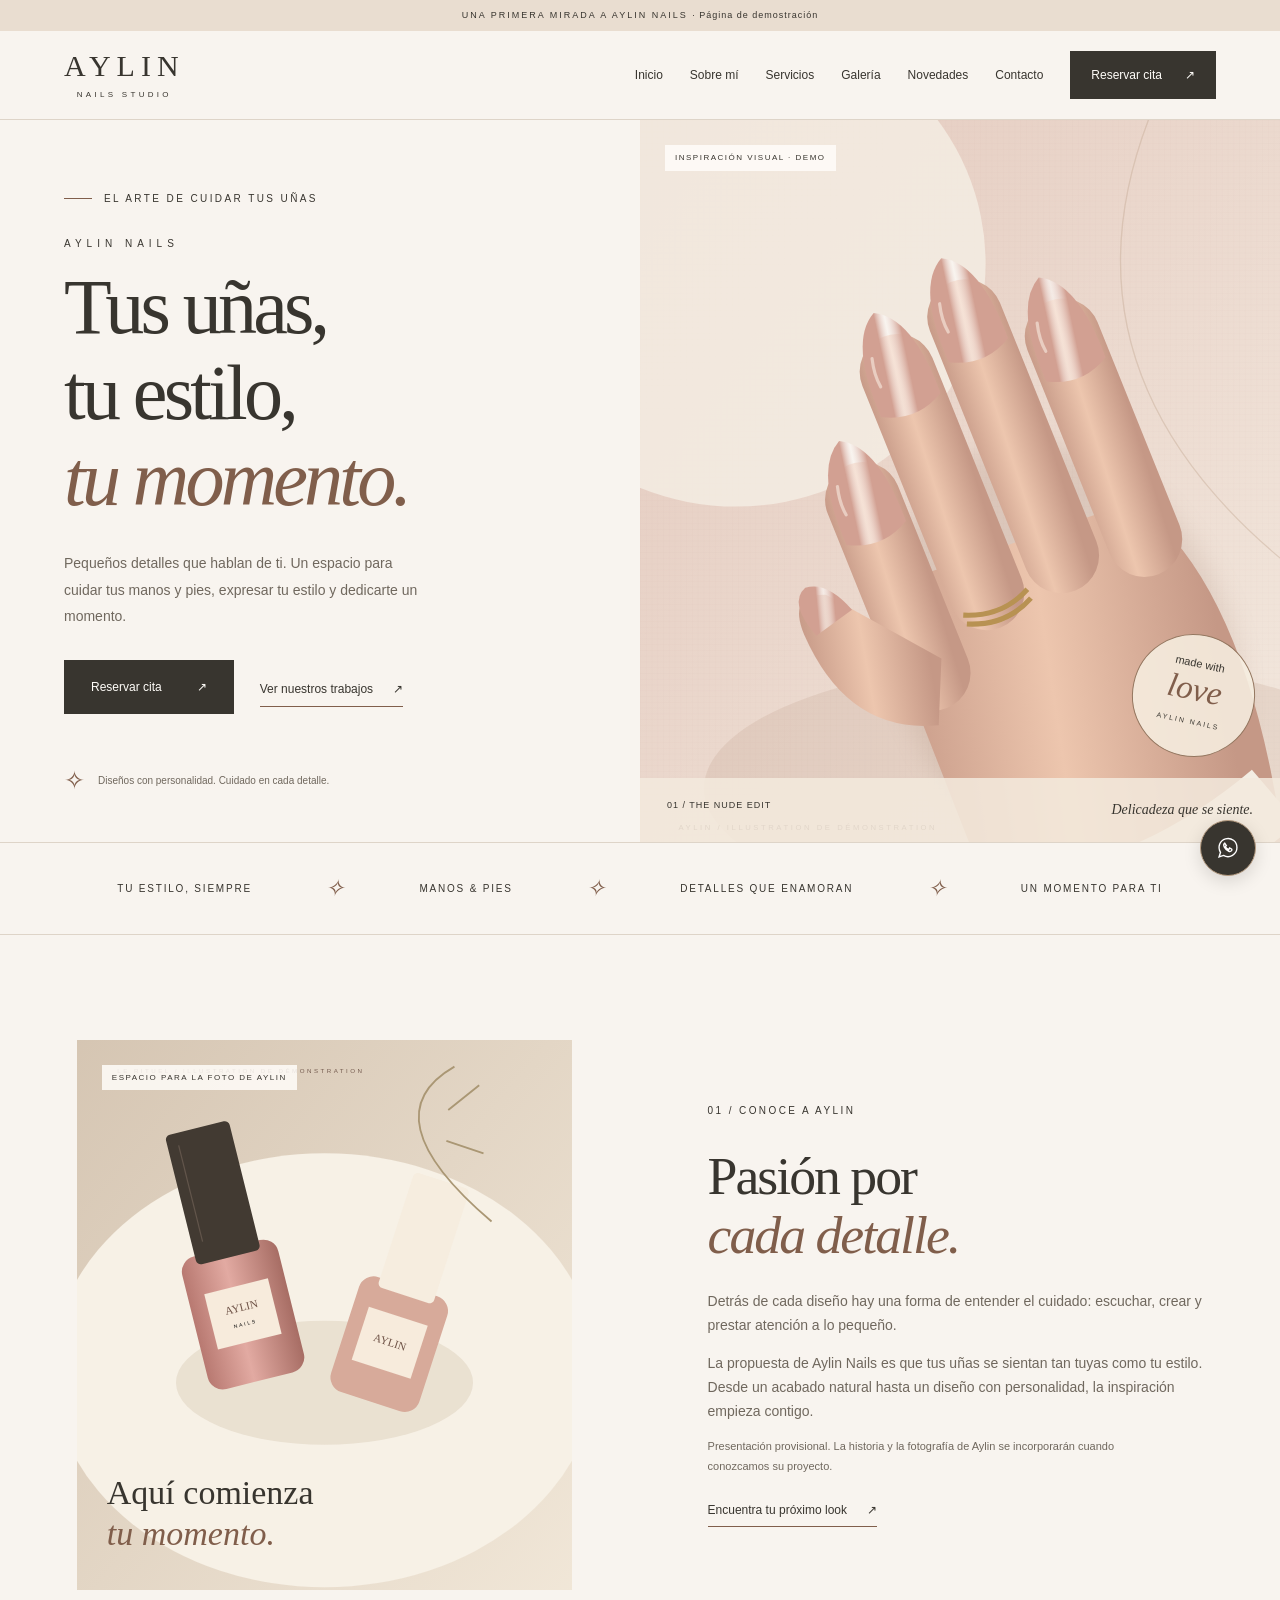
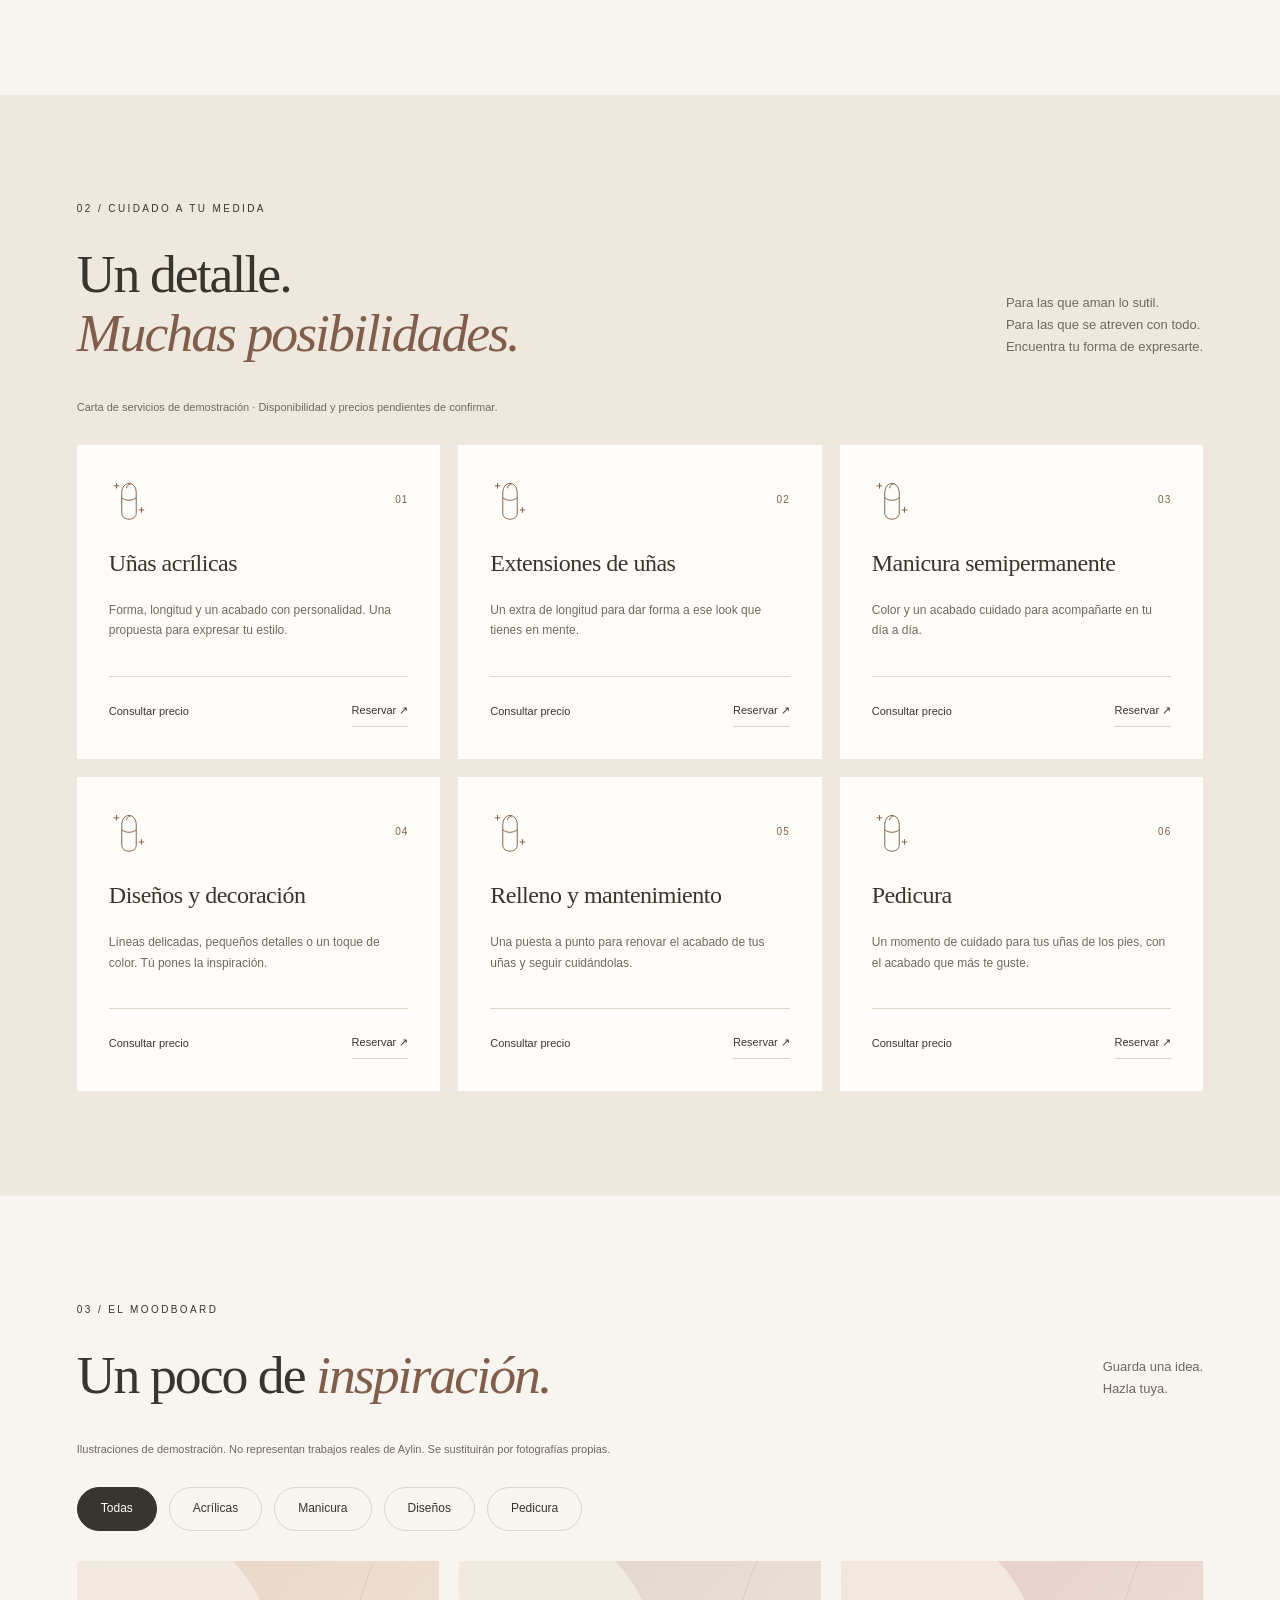
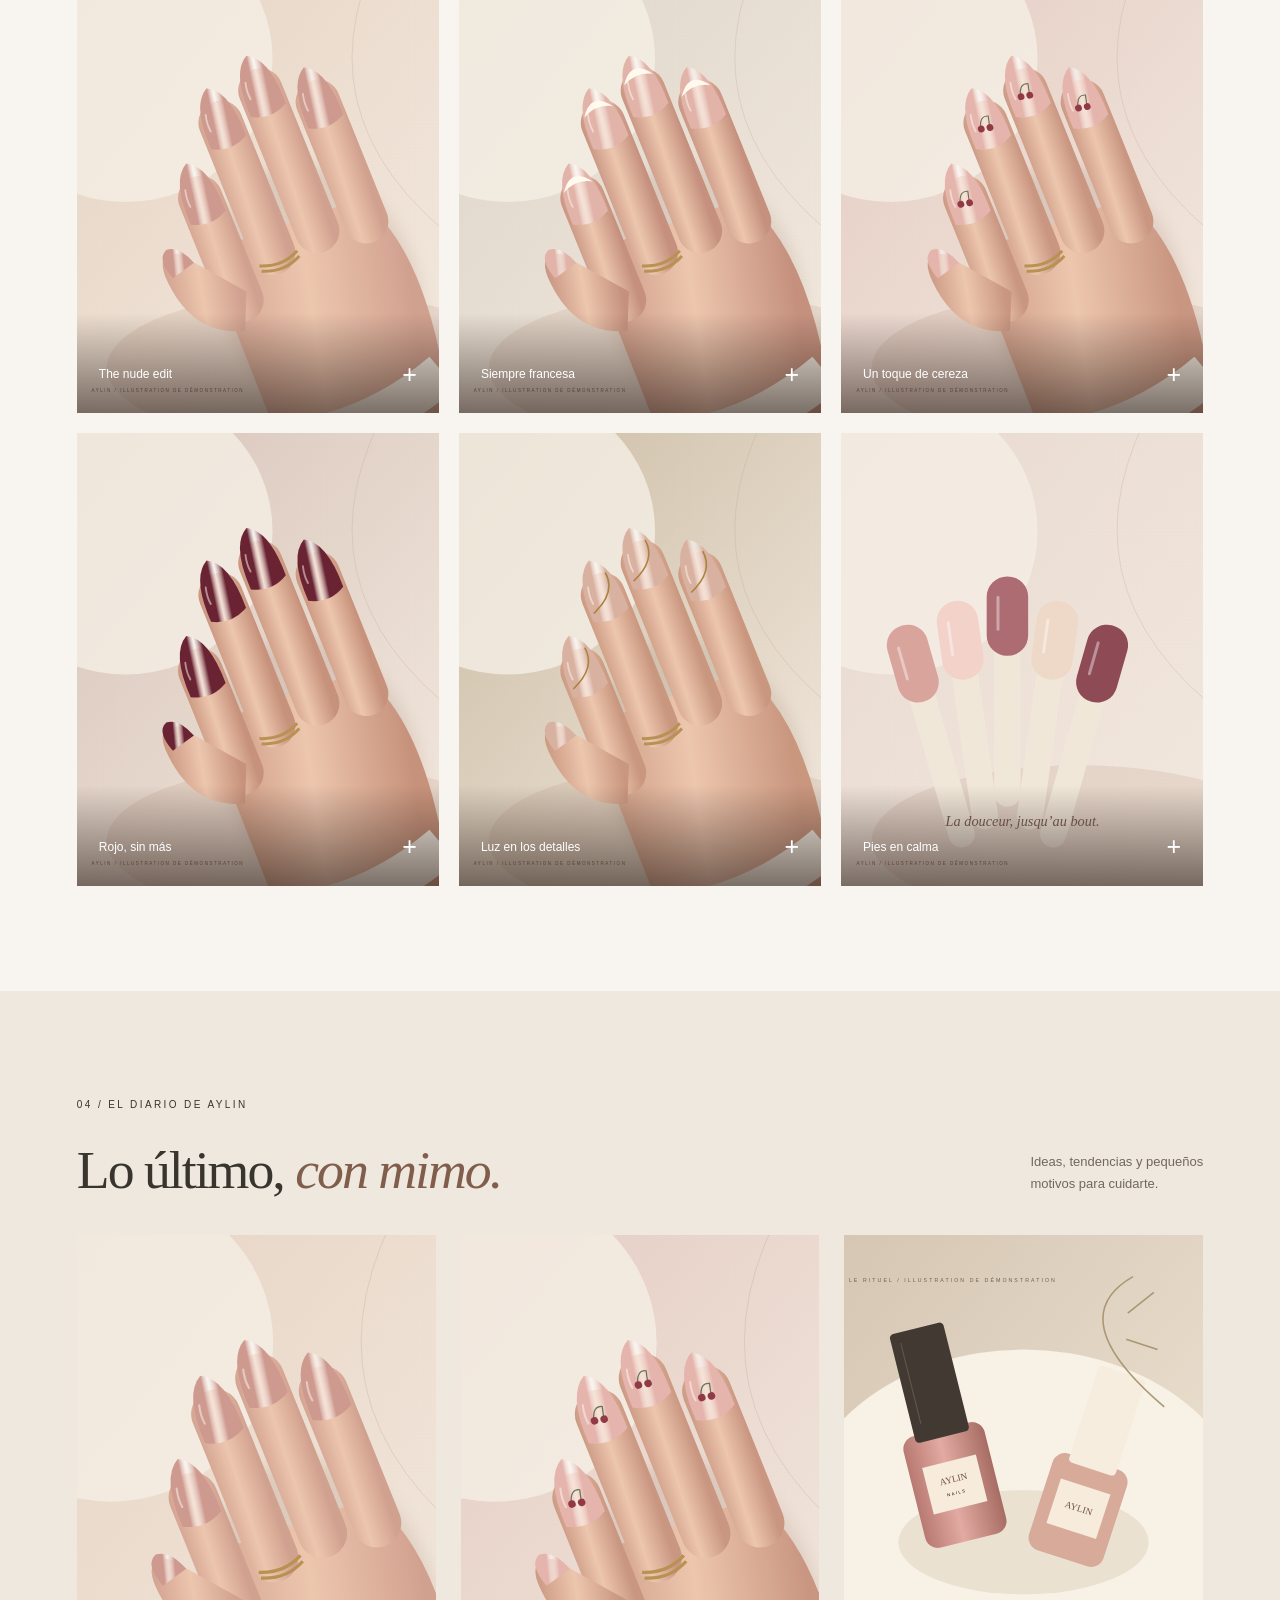
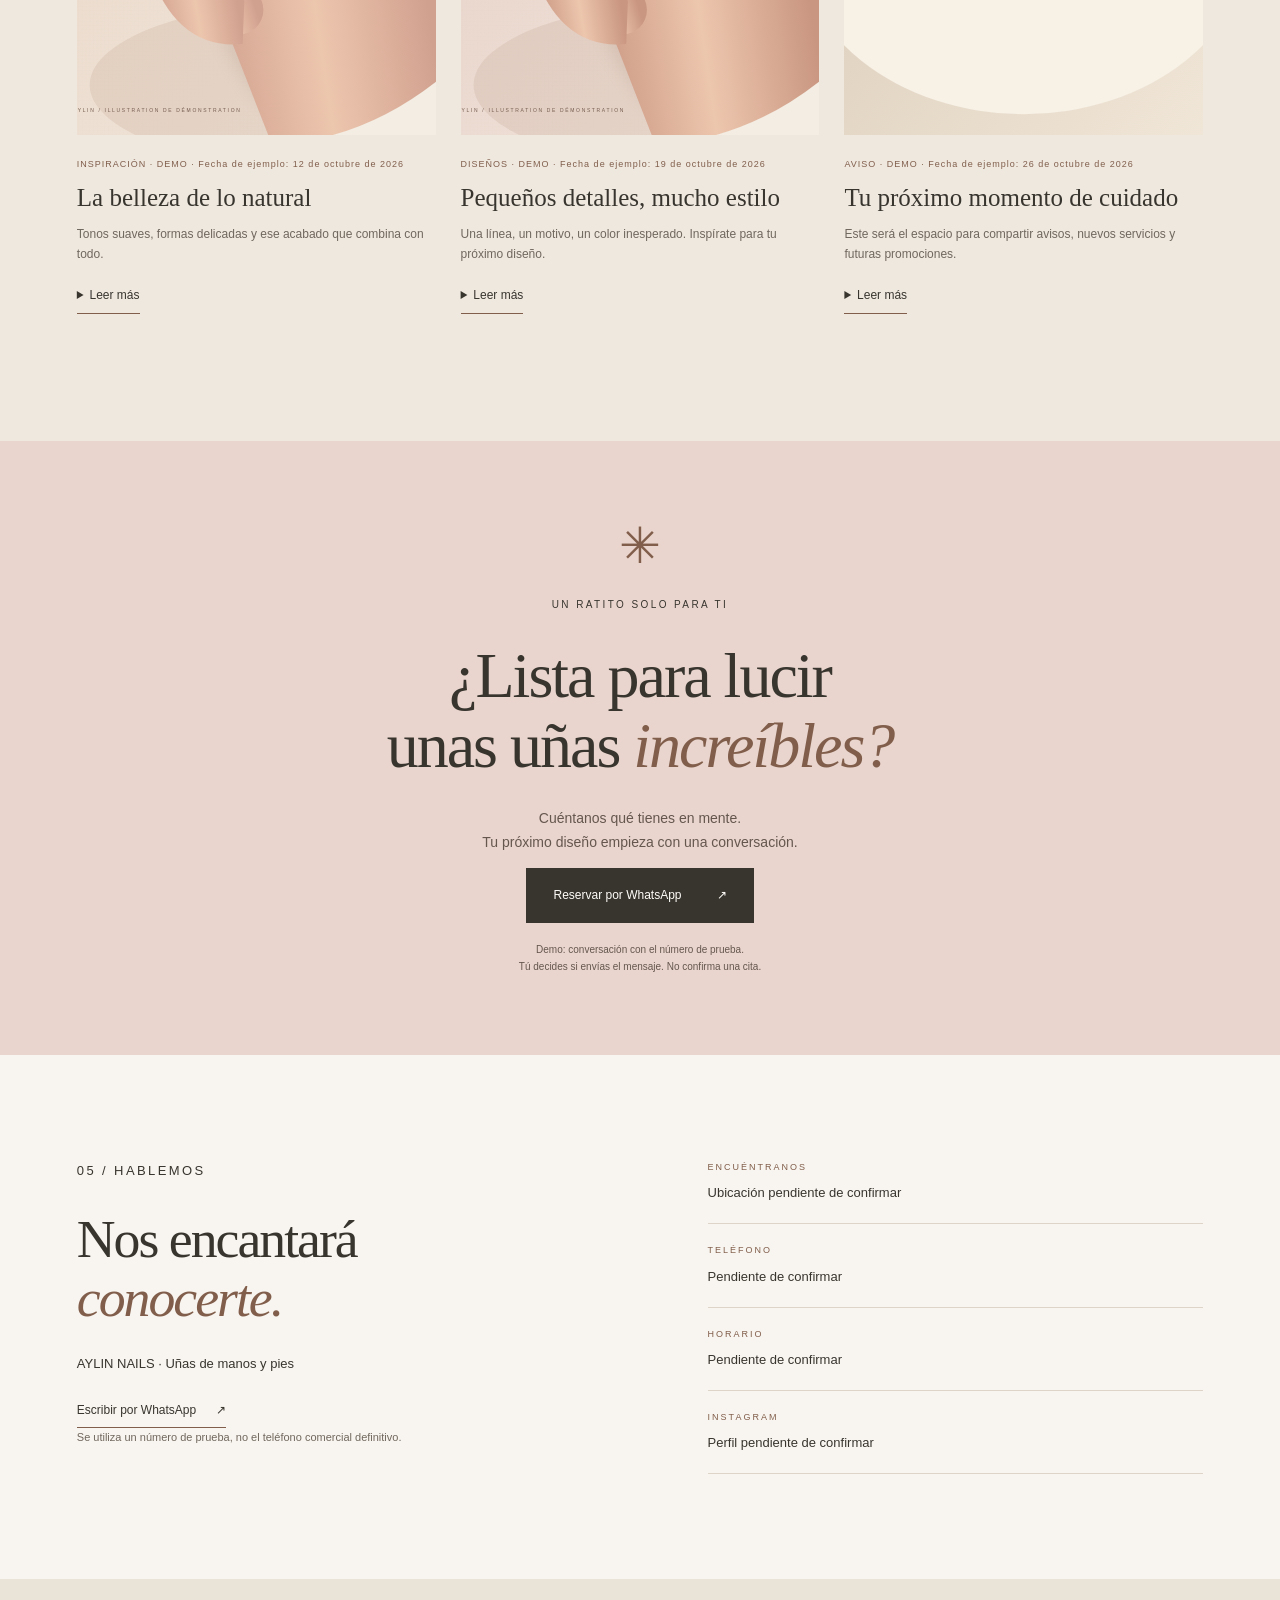
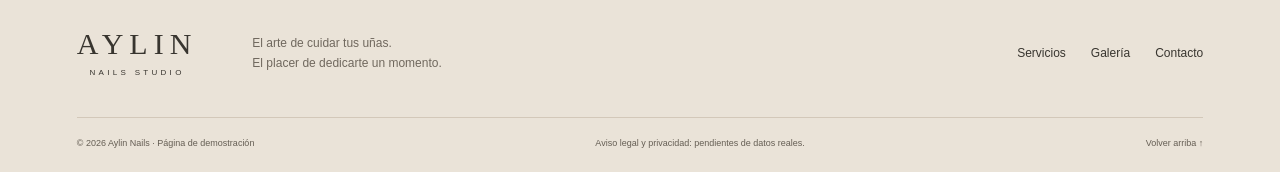
==== index.html @ af868962 "Añadir demo completa de Aylin Nails" ====
<!doctype html>
<html lang="es">
<head>
  <meta charset="UTF-8">
  <meta name="viewport" content="width=device-width, initial-scale=1">
  <meta name="description" content="Demo de Aylin Nails: un espacio dedicado al cuidado y diseño de uñas de manos y pies. Descubre servicios e inspiración para tu próxima manicura.">
  <meta name="robots" content="noindex, nofollow">
  <meta name="theme-color" content="#f8f4ef">
  <title>Aylin Nails · Tu momento empieza aquí</title>
  <link rel="icon" type="image/svg+xml" href="img/favicon.svg">
  <link rel="stylesheet" href="css/estilos.css">
  <script src="js/script.js" defer></script>
</head>
<body>
<a class="skip" href="#contenido">Saltar al contenido</a>
<div class="demo-bar">UNA PRIMERA MIRADA A AYLIN NAILS <span>· Página de demostración</span></div>
<header class="header">
  <a class="brand" href="#inicio" aria-label="Aylin Nails, inicio">AYLIN<span>NAILS STUDIO</span></a>
  <button class="menu-toggle" type="button" aria-expanded="false" aria-controls="navegacion" aria-label="Abrir menú"><span></span><span></span></button>
  <nav id="navegacion" aria-label="Navegación principal">
    <a href="#inicio">Inicio</a><a href="#sobre-mi">Sobre mí</a><a href="#servicios">Servicios</a><a href="#galeria">Galería</a><a href="#novedades">Novedades</a><a href="#contacto">Contacto</a>
    <a class="button button-small" href="#reservas" data-reserva>Reservar cita <span aria-hidden="true">↗</span></a>
  </nav>
</header>
<main id="contenido">
<section class="hero" id="inicio">
  <div class="hero-copy">
    <p class="eyebrow"><span class="line"></span> EL ARTE DE CUIDAR TUS UÑAS</p>
    <p class="hero-name">AYLIN NAILS</p>
    <h1>Tus uñas,<br>tu estilo,<br><em>tu momento.</em></h1>
    <p class="intro">Pequeños detalles que hablan de ti. Un espacio para cuidar tus manos y pies, expresar tu estilo y dedicarte un momento.</p>
    <div class="hero-actions"><a class="button" href="#reservas" data-reserva>Reservar cita <span aria-hidden="true">↗</span></a><a class="text-link" href="#galeria">Ver nuestros trabajos <span aria-hidden="true">↗</span></a></div>
    <div class="hero-note"><span aria-hidden="true">✧</span> Diseños con personalidad. Cuidado en cada detalle.</div>
  </div>
  <div class="hero-visual"><img src="img/portada.svg" width="1000" height="1200" alt="Ilustración de demostración de uñas almendradas en tonos nude y rosa"><span class="image-label">INSPIRACIÓN VISUAL · DEMO</span><div class="hero-stamp">made with<br><em>love</em><span>AYLIN NAILS</span></div><div class="visual-caption"><span>01 / THE NUDE EDIT</span><span>Delicadeza que se siente.</span></div></div>
</section>
<div class="values" aria-label="Nuestra inspiración"><span>Tu estilo, siempre</span><i aria-hidden="true">✧</i><span>Manos & pies</span><i aria-hidden="true">✧</i><span>Detalles que enamoran</span><i aria-hidden="true">✧</i><span>Un momento para ti</span></div>
<section class="section about" id="sobre-mi">
  <div class="about-art reveal"><img src="img/estudio.svg" width="800" height="960" loading="lazy" alt="Composición ilustrada de esmaltes y muestras de uñas, pendiente de sustituir por una fotografía de Aylin"><div class="art-note">Aquí comienza<br><em>tu momento.</em></div><span class="image-label">ESPACIO PARA LA FOTO DE AYLIN</span></div>
  <div class="about-copy reveal"><p class="eyebrow">01 / CONOCE A AYLIN</p><h2>Pasión por<br><em>cada detalle.</em></h2><p>Detrás de cada diseño hay una forma de entender el cuidado: escuchar, crear y prestar atención a lo pequeño.</p><p>La propuesta de Aylin Nails es que tus uñas se sientan tan tuyas como tu estilo. Desde un acabado natural hasta un diseño con personalidad, la inspiración empieza contigo.</p><p class="subtle">Presentación provisional. La historia y la fotografía de Aylin se incorporarán cuando conozcamos su proyecto.</p><a class="text-link" href="#servicios">Encuentra tu próximo look <span aria-hidden="true">↗</span></a></div>
</section>
<section class="services-wrap" id="servicios"><div class="section">
  <div class="section-heading reveal"><div><p class="eyebrow">02 / CUIDADO A TU MEDIDA</p><h2>Un detalle.<br><em>Muchas posibilidades.</em></h2></div><p>Para las que aman lo sutil.<br>Para las que se atreven con todo.<br>Encuentra tu forma de expresarte.</p></div>
  <p class="section-disclaimer">Carta de servicios de demostración · Disponibilidad y precios pendientes de confirmar.</p>
  <div id="servicios-lista" class="service-grid"></div>
</div></section>
<section class="section gallery-section" id="galeria">
  <div class="section-heading reveal"><div><p class="eyebrow">03 / EL MOODBOARD</p><h2>Un poco de <em>inspiración.</em></h2></div><p>Guarda una idea.<br>Hazla tuya.</p></div>
  <p class="section-disclaimer">Ilustraciones de demostración. No representan trabajos reales de Aylin. Se sustituirán por fotografías propias.</p>
  <div class="filters" role="group" aria-label="Filtrar galería"><button class="active" type="button" data-filter="todas" aria-pressed="true">Todas</button><button type="button" data-filter="acrilicas" aria-pressed="false">Acrílicas</button><button type="button" data-filter="manicura" aria-pressed="false">Manicura</button><button type="button" data-filter="disenos" aria-pressed="false">Diseños</button><button type="button" data-filter="pedicura" aria-pressed="false">Pedicura</button></div>
  <div id="galeria-lista" class="gallery-grid"></div><p id="gallery-status" class="sr-only" role="status"></p>
</section>
<section class="news-wrap" id="novedades"><div class="section"><div class="section-heading reveal"><div><p class="eyebrow">04 / EL DIARIO DE AYLIN</p><h2>Lo último, <em>con mimo.</em></h2></div><p>Ideas, tendencias y pequeños<br>motivos para cuidarte.</p></div><div id="novedades-lista" class="news-grid"></div></div></section>
<section class="booking" id="reservas"><span class="booking-flower" aria-hidden="true">✳</span><p class="eyebrow">UN RATITO SOLO PARA TI</p><h2>¿Lista para lucir<br>unas uñas <em>increíbles?</em></h2><p>Cuéntanos qué tienes en mente.<br>Tu próximo diseño empieza con una conversación.</p><a class="button" href="#contacto" data-reserva>Reservar por WhatsApp <span aria-hidden="true">↗</span></a><small>Demo: conversación con el número de prueba.<br>Tú decides si envías el mensaje. No confirma una cita.</small></section>
<section class="section contact" id="contacto"><div><p class="eyebrow">05 / HABLEMOS</p><h2>Nos encantará<br><em>conocerte.</em></h2><p>AYLIN NAILS · Uñas de manos y pies</p><a class="text-link" href="#reservas" data-reserva>Escribir por WhatsApp <span aria-hidden="true">↗</span></a><p class="subtle">Se utiliza un número de prueba, no el teléfono comercial definitivo.</p></div><dl class="contact-details"><div><dt>ENCUÉNTRANOS</dt><dd>Ubicación pendiente de confirmar</dd></div><div><dt>TELÉFONO</dt><dd>Pendiente de confirmar</dd></div><div><dt>HORARIO</dt><dd>Pendiente de confirmar</dd></div><div><dt>INSTAGRAM</dt><dd>Perfil pendiente de confirmar</dd></div></dl></section>
</main>
<footer><div class="footer-main"><a class="brand" href="#inicio">AYLIN<span>NAILS STUDIO</span></a><p>El arte de cuidar tus uñas.<br>El placer de dedicarte un momento.</p><nav aria-label="Navegación del pie"><a href="#servicios">Servicios</a><a href="#galeria">Galería</a><a href="#contacto">Contacto</a></nav></div><div class="footer-bottom"><span>© <span id="year"></span> Aylin Nails · Página de demostración</span><span>Aviso legal y privacidad: pendientes de datos reales.</span><a href="#inicio">Volver arriba ↑</a></div></footer>
<a class="whatsapp-float" href="#reservas" data-reserva aria-label="Reservar por WhatsApp con el número de prueba"><svg viewBox="0 0 32 32" width="26" height="26" fill="none" stroke="currentColor" stroke-width="1.7" aria-hidden="true"><path d="M27 15.5a11 11 0 0 1-16.5 9.6L5 27l1.8-5.7A11 11 0 1 1 27 15.5Z"/><path d="M12 10c-3 2 0 8 5 10 3 1 5-2 3-3l-2-1-1 2c-2-1-4-3-4-4l1-1Z"/></svg></a>
<dialog id="lightbox" aria-labelledby="lightbox-caption"><div class="lightbox-toolbar"><span>AYLIN / INSPIRACIÓN DE DEMOSTRACIÓN</span><button type="button" id="lightbox-close" aria-label="Cerrar imagen">✕</button></div><div class="lightbox-content"><button type="button" id="lightbox-prev" aria-label="Imagen anterior">←</button><img id="lightbox-img" alt=""><button type="button" id="lightbox-next" aria-label="Imagen siguiente">→</button></div><p id="lightbox-caption"></p><p class="lightbox-hint">Desliza o utiliza las flechas para explorar.</p></dialog>
<noscript><p class="noscript">Activa JavaScript para consultar servicios, novedades y galería, y abrir las reservas por WhatsApp.</p></noscript>
</body></html>
---- css/estilos.css ----
:root{--cream:#f8f4ef;--paper:#fffdf9;--ink:#38352f;--muted:#70685e;--rose:#ead9d2;--accent:#805e4b;--line:#ded4c8;--serif:Georgia,'Times New Roman',serif;--sans:Arial,Helvetica,sans-serif}*{box-sizing:border-box}html{scroll-behavior:smooth;scroll-padding-top:110px}body{margin:0;background:var(--cream);color:var(--ink);font-family:var(--sans);font-size:15px;line-height:1.7}body.modal-open{overflow:hidden}img{max-width:100%;display:block}a{color:inherit;text-decoration:none}button{font:inherit;color:inherit;cursor:pointer}button,a{-webkit-tap-highlight-color:transparent}button:focus-visible,a:focus-visible,summary:focus-visible{outline:2px solid var(--accent);outline-offset:5px}h1,h2,h3,p{margin-top:0}h1,h2,h3{font-family:var(--serif);font-weight:400;line-height:1.1}em{font-weight:400;color:var(--accent)}h2{font-size:clamp(38px,4.2vw,60px);letter-spacing:-2px;margin-bottom:25px}.demo-bar{padding:8px 20px;text-align:center;background:#e9ddd0;font-size:9px;letter-spacing:2px}.demo-bar span{letter-spacing:1px}.header{position:sticky;top:0;z-index:20;background:rgba(248,244,239,.97);border-bottom:1px solid var(--line);display:flex;align-items:center;justify-content:space-between;padding:20px 5%}.brand{font-family:var(--serif);font-size:30px;letter-spacing:6px;line-height:1;display:inline-block}.brand span{display:block;font-family:var(--sans);font-size:8px;letter-spacing:3.3px;text-align:center;margin-top:10px}.header nav{display:flex;gap:27px;align-items:center}.header nav>a:not(.button){font-size:12px}.header nav>a:hover,.footer-main a:hover{color:var(--accent)}.button{display:inline-flex;align-items:center;justify-content:center;gap:35px;background:var(--ink);color:#fffdf9;padding:16px 26px;font-size:12px;border:1px solid var(--ink);transition:background .2s,transform .2s;min-height:48px}.button:hover{background:var(--accent);transform:translateY(-2px)}.button-small{padding:12px 20px;gap:23px}.text-link{display:inline-flex;gap:20px;font-size:12px;border-bottom:1px solid var(--accent);padding:12px 0 6px}.hero{display:grid;grid-template-columns:1fr 1fr;max-width:1600px;margin:auto;min-height:720px}.hero-copy{padding:70px 10% 40px}.eyebrow{font-size:10px;letter-spacing:2.4px;font-weight:500;margin-bottom:28px;display:flex;align-items:center;gap:12px}.line{display:inline-block;width:28px;height:1px;background:var(--accent)}.hero-name{font-size:10px;letter-spacing:5px;margin-bottom:12px}h1{font-size:clamp(60px,6.1vw,96px);letter-spacing:-3.8px;margin-bottom:28px}.intro{max-width:370px;color:var(--muted);font-size:14px;line-height:1.9}.hero-actions{display:flex;align-items:center;gap:26px;margin-top:30px}.hero-note{font-size:10px;color:var(--muted);margin-top:45px;display:flex;gap:13px;align-items:center}.hero-note>span{font-size:25px;color:var(--accent)}.hero-visual{position:relative;background:#e4d2c7;overflow:hidden;min-height:600px}.hero-visual>img{width:100%;height:100%;object-fit:cover;position:absolute}.image-label{position:absolute;top:25px;left:25px;font-size:8px;letter-spacing:1.5px;background:rgba(255,253,249,.85);padding:6px 10px}.hero-stamp{position:absolute;right:25px;bottom:85px;border:1px solid #947760;border-radius:50%;height:123px;width:123px;text-align:center;padding:22px 8px;font-size:11px;line-height:1.2;transform:rotate(12deg);background:#f7efe2dd}.hero-stamp em{display:block;font-family:var(--serif);font-size:33px}.hero-stamp span{display:block;font-size:7px;letter-spacing:2px;margin-top:8px}.visual-caption{position:absolute;bottom:0;width:100%;display:flex;justify-content:space-between;padding:20px 27px;font-size:9px;letter-spacing:1px;background:#f4eadedb}.visual-caption span+span{font-family:var(--serif);font-style:italic;font-size:14px;letter-spacing:0}.values{display:flex;justify-content:space-evenly;align-items:center;gap:20px;padding:26px 5%;border-top:1px solid var(--line);border-bottom:1px solid var(--line);font-size:10px;letter-spacing:1.8px;text-transform:uppercase}.values i{font-size:23px;color:var(--accent)}.section{max-width:1320px;margin:auto;padding:105px 6%}.about{display:grid;grid-template-columns:1fr 1fr;gap:12%;align-items:center}.about-art{position:relative;background:#e5dbcc}.about-art img{width:100%;max-height:550px;object-fit:cover}.art-note{position:absolute;bottom:35px;left:30px;font-family:var(--serif);font-size:34px;line-height:1.2}.about-copy p:not(.eyebrow){color:var(--muted);font-size:14px}.subtle{font-size:11px!important;line-height:1.8;color:var(--muted);max-width:410px}.services-wrap{background:#efe8df}.section-heading{display:flex;justify-content:space-between;gap:35px;align-items:flex-end;margin-bottom:35px}.section-heading h2{margin-bottom:0}.section-heading>p{font-size:13px;color:var(--muted);margin:0 0 5px;max-width:300px}.section-disclaimer{font-size:11px;color:var(--muted);margin-bottom:28px}.service-grid{display:grid;grid-template-columns:repeat(3,1fr);gap:18px}.service-card{background:var(--paper);padding:32px;transition:transform .25s,box-shadow .25s}.service-card:hover{transform:translateY(-5px);box-shadow:0 12px 25px #574d3e0c}.service-top{display:flex;justify-content:space-between;align-items:center;margin-bottom:28px;color:var(--accent)}.service-top svg{width:40px;height:45px}.service-top span{font-size:10px;letter-spacing:1px}.service-card h3{font-size:24px;letter-spacing:-.5px}.service-card p{font-size:12px;min-height:64px;color:var(--muted)}.service-bottom{border-top:1px solid var(--line);padding-top:18px;display:flex;justify-content:space-between;align-items:center;gap:10px}.price{font-size:11px}.service-bottom a{font-size:11px;border-bottom:1px solid var(--line);padding:6px 0}.filters{display:flex;gap:12px;flex-wrap:wrap;margin-bottom:30px}.filters button{border:1px solid var(--line);background:transparent;border-radius:30px;padding:10px 23px;font-size:12px;min-height:44px}.filters button.active,.filters button:hover{background:var(--ink);color:var(--paper);border-color:var(--ink)}.gallery-grid{display:grid;grid-template-columns:repeat(3,1fr);gap:20px}.gallery-item{position:relative;padding:0;border:0;background:#e1d3c7;overflow:hidden;text-align:left;aspect-ratio:4/5}.gallery-item img{width:100%;height:100%;object-fit:cover;transition:transform .5s}.gallery-item:hover img{transform:scale(1.045)}.gallery-caption{position:absolute;bottom:0;left:0;right:0;padding:40px 22px 18px;background:linear-gradient(transparent,#2f211b9c);color:white;display:flex;justify-content:space-between;align-items:center;font-size:12px}.gallery-caption>span:last-child{font-size:25px;font-weight:300}.gallery-item[hidden]{display:none}.news-wrap{background:#efe8df}.news-grid{display:grid;grid-template-columns:repeat(3,1fr);gap:25px}.news-card img{width:100%;aspect-ratio:1.6;object-fit:cover}.news-copy{padding:22px 0}.news-meta{font-size:9px;color:var(--accent);letter-spacing:1px}.news-card h3{font-size:25px;margin:12px 0}.news-card p{font-size:12px;color:var(--muted)}.news-card details{font-size:12px;color:var(--muted)}.news-card summary{width:fit-content;cursor:pointer;border-bottom:1px solid var(--accent);padding:8px 0;color:var(--ink)}.news-card details p{margin-top:15px}.booking{text-align:center;background:#e9d5cd;padding:80px 20px;position:relative;overflow:hidden}.booking .eyebrow{justify-content:center}.booking h2{font-size:clamp(40px,5vw,68px)}.booking>p:not(.eyebrow){font-size:14px;color:#65574e}.booking small{display:block;font-size:10px;margin-top:18px;color:#65574e}.booking-flower{display:block;font-size:50px;color:var(--accent);line-height:1;margin-bottom:25px}.contact{display:grid;grid-template-columns:1fr 1fr;gap:12%}.contact p{font-size:13px}.contact-details{margin:0}.contact-details>div{padding:19px 0;border-bottom:1px solid var(--line)}.contact-details>div:first-child{padding-top:0}.contact-details dt{font-size:9px;letter-spacing:2px;margin-bottom:7px;color:var(--accent)}.contact-details dd{margin:0;font-size:13px}footer{padding:50px 6% 20px;background:#eae3d8}.footer-main{display:flex;gap:55px;align-items:center;padding-bottom:40px}.footer-main p{font-size:12px;color:var(--muted);margin:0}.footer-main nav{display:flex;margin-left:auto;gap:25px;font-size:12px}.footer-bottom{display:flex;justify-content:space-between;gap:18px;border-top:1px solid #d3c8b9;padding-top:18px;font-size:9px;color:#655e54}.whatsapp-float{position:fixed;bottom:24px;right:24px;z-index:25;display:grid;place-items:center;background:var(--ink);color:white;width:56px;height:56px;border:1px solid #b59b80;border-radius:50%;box-shadow:0 5px 18px #0002;transition:transform .2s}.whatsapp-float:hover{transform:translateY(-4px)}dialog{border:0;background:var(--paper);color:var(--ink);width:min(940px,95vw);padding:20px;max-height:95dvh}dialog::backdrop{background:#211d18d9}.lightbox-toolbar{display:flex;justify-content:space-between;align-items:center;font-size:9px;letter-spacing:1px;gap:10px}.lightbox-toolbar button,.lightbox-content button{border:0;background:transparent;min-width:44px;min-height:44px;font-size:22px}.lightbox-content{display:grid;grid-template-columns:44px 1fr 44px;align-items:center;gap:10px}.lightbox-content img{max-height:65dvh;width:100%;object-fit:contain}#lightbox-caption{text-align:center;margin:14px 0 0;font-family:var(--serif);font-size:22px}.lightbox-hint{text-align:center;font-size:10px;color:var(--muted);margin:8px 0}.menu-toggle{display:none}.reveal{transition:opacity .6s,transform .6s}.reveal.pending{opacity:0;transform:translateY(20px)}.sr-only,.skip:not(:focus){position:absolute;width:1px;height:1px;padding:0;overflow:hidden;clip-path:inset(50%);white-space:nowrap}.skip:focus{position:fixed;top:10px;left:10px;z-index:60;background:white;padding:10px}.noscript{padding:30px;background:white}
@media(min-width:1500px){.hero-copy{padding-top:100px}.hero{min-height:820px}}
@media(max-width:1050px){.header nav{gap:16px}.header{padding-inline:4%}.hero-copy{padding:50px 8% 30px}.hero-actions{gap:18px;flex-wrap:wrap}.hero{min-height:650px}.service-card{padding:24px}.section{padding:80px 5%}.about{gap:7%}.footer-main{gap:30px}}
@media(max-width:800px){html{scroll-padding-top:90px}.header{padding:17px 6%}.brand{font-size:26px}.menu-toggle{display:flex;flex-direction:column;gap:7px;justify-content:center;align-items:center;width:44px;height:44px;border:1px solid var(--line);background:transparent}.menu-toggle span{width:19px;height:1px;background:var(--ink);transition:transform .2s}.menu-toggle[aria-expanded=true] span:first-child{transform:translateY(4px) rotate(45deg)}.menu-toggle[aria-expanded=true] span:last-child{transform:translateY(-4px) rotate(-45deg)}.header nav{display:none;position:absolute;top:100%;left:0;right:0;background:var(--cream);border-bottom:1px solid var(--line);padding:25px 6%;max-height:calc(100dvh - 90px);overflow:auto}.header nav.open{display:flex;flex-direction:column;align-items:stretch;gap:0}.header nav>a:not(.button){padding:12px 0;font-size:14px}.header nav .button{margin-top:12px}.hero-copy{padding:45px 8%}.hero{min-height:0}.hero-visual{min-height:580px}.hero h1{font-size:65px}.eyebrow{font-size:9px;letter-spacing:1.5px}.hero-note{margin-top:25px}.hero-stamp{height:100px;width:100px;padding:16px 5px;right:15px}.hero-stamp em{font-size:27px}.visual-caption{padding:15px}.visual-caption span+span{display:none}.service-grid{grid-template-columns:repeat(2,1fr)}.gallery-grid{gap:12px}.values{font-size:8px;letter-spacing:1px;gap:12px}.news-grid{gap:17px}.footer-main{flex-wrap:wrap}.footer-main nav{margin-left:0}.footer-bottom{flex-wrap:wrap;padding-right:50px}}
@media(max-width:600px){.demo-bar{font-size:8px;letter-spacing:1px}.demo-bar span{display:block;font-size:8px;letter-spacing:1px}.hero{grid-template-columns:1fr}.hero-copy{padding:40px 7% 35px}.hero h1{font-size:clamp(59px,15vw,80px);letter-spacing:-2px}.intro{font-size:13px;max-width:360px}.hero-actions{gap:20px;flex-wrap:wrap;margin-top:24px}.hero-actions .button{padding:14px 22px}.hero-visual{min-height:0;aspect-ratio:1.12}.hero-visual>img{object-position:center 52%}.hero-note{font-size:9px}.hero-stamp{bottom:60px;right:20px}.image-label{top:16px;left:16px;font-size:7px}.values{display:grid;grid-template-columns:1fr auto 1fr;padding:20px 6%;text-align:center;gap:12px}.values i:nth-of-type(2){display:none}.values i{font-size:18px}.section{padding:65px 7%}.about{grid-template-columns:1fr;gap:35px}.about-art{max-width:420px;width:100%;margin:auto}.about-art img{aspect-ratio:1.1;object-fit:cover}.art-note{font-size:30px;bottom:25px}h2{letter-spacing:-1.5px;font-size:42px}.section-heading{display:block;margin-bottom:22px}.section-heading>p{margin-top:22px;font-size:12px}.service-grid{grid-template-columns:1fr;gap:14px}.service-card{padding:26px}.service-card p{min-height:0}.service-top{margin-bottom:15px}.service-card h3{font-size:25px;margin-bottom:14px}.service-bottom{margin-top:22px}.service-bottom a{padding:10px}.gallery-grid{grid-template-columns:repeat(2,1fr);gap:12px}.gallery-caption{padding:30px 12px 12px;font-size:10px}.gallery-caption>span:last-child{font-size:20px}.filters{gap:8px}.filters button{font-size:11px;padding:9px 17px}.news-grid{grid-template-columns:1fr;gap:26px}.news-card img{aspect-ratio:1.7}.news-copy{padding:16px 0 0}.booking{padding:60px 7%}.booking h2{font-size:42px}.contact{grid-template-columns:1fr;gap:35px}.footer-main{display:grid;gap:25px;justify-items:start}.footer-main nav{gap:25px}.footer-bottom{flex-direction:column;gap:8px}.whatsapp-float{width:50px;height:50px;right:16px;bottom:16px}.lightbox-content{grid-template-columns:36px 1fr 36px;gap:0}.lightbox-content button{min-width:36px}dialog{padding:12px}.lightbox-toolbar{font-size:7px}}
@media(prefers-reduced-motion:reduce){html{scroll-behavior:auto}*,*::before,*::after{transition:none!important;animation:none!important}.reveal.pending{opacity:1;transform:none}}
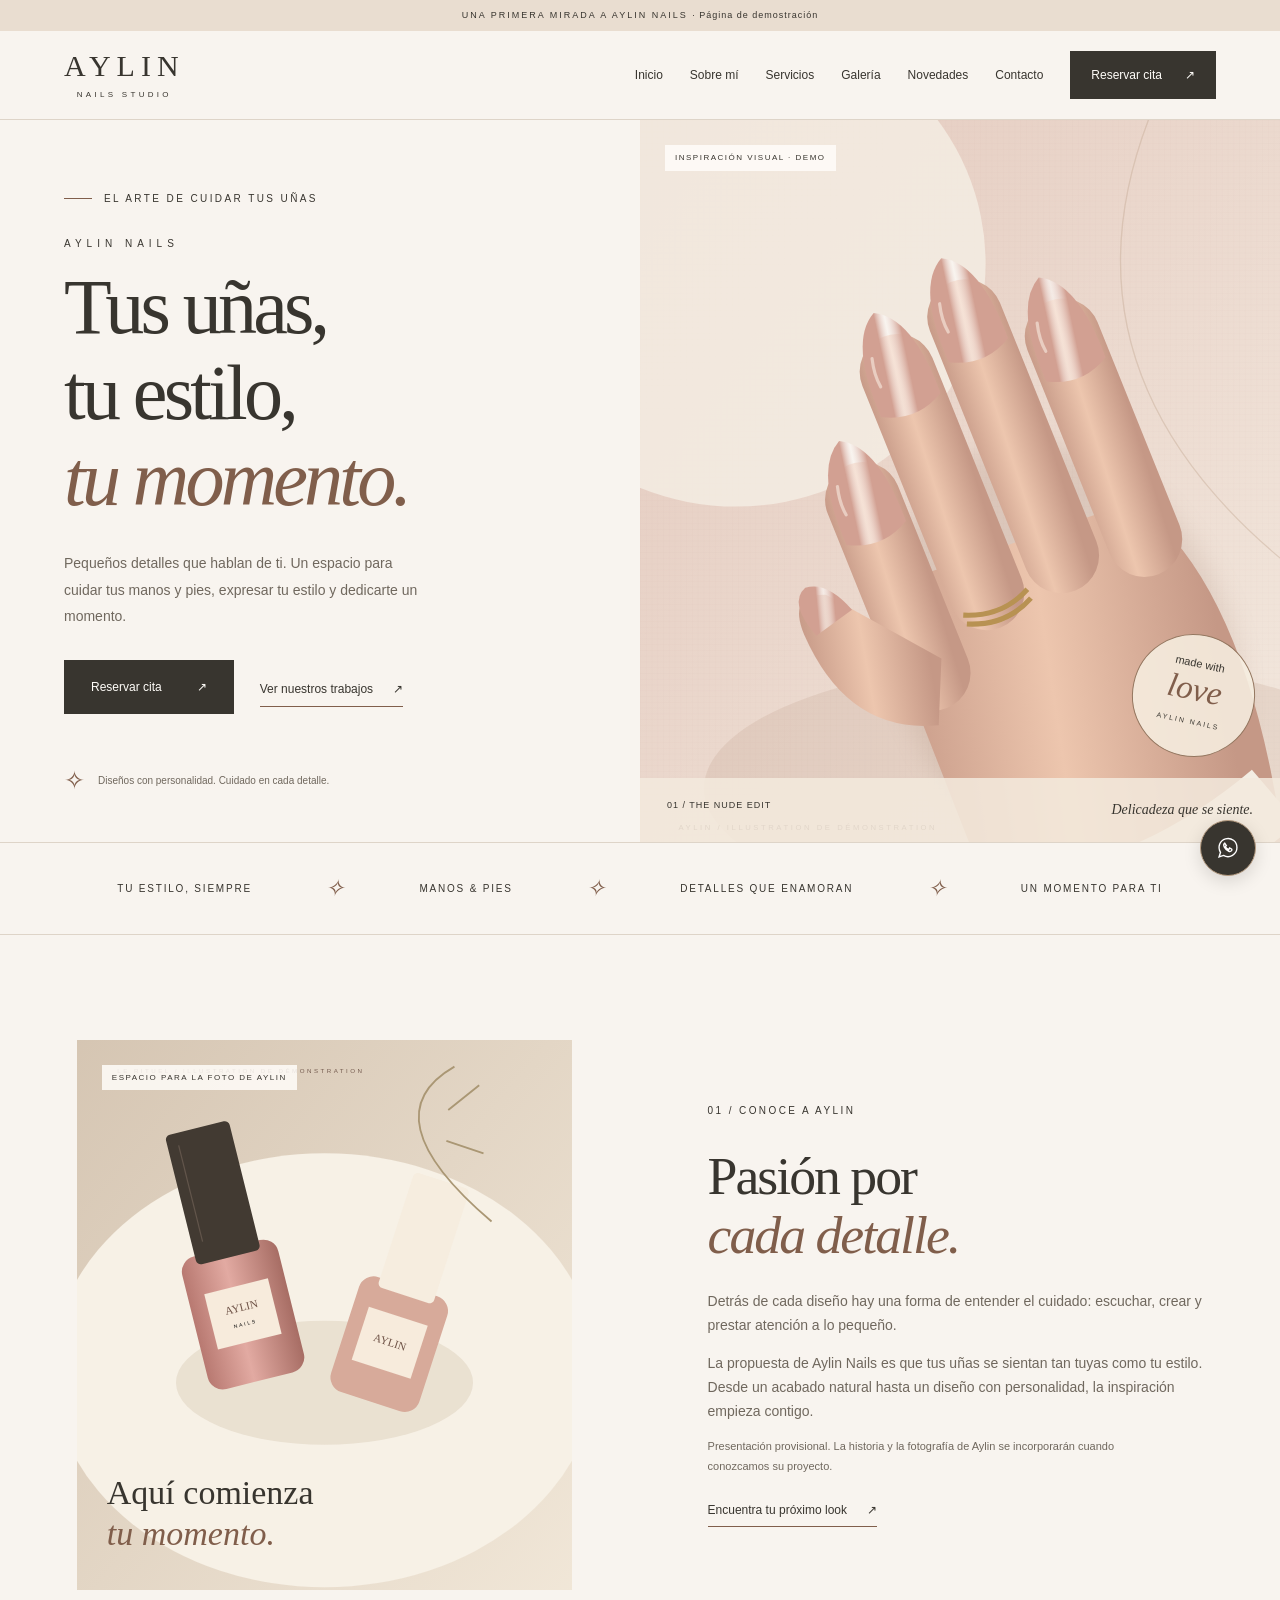
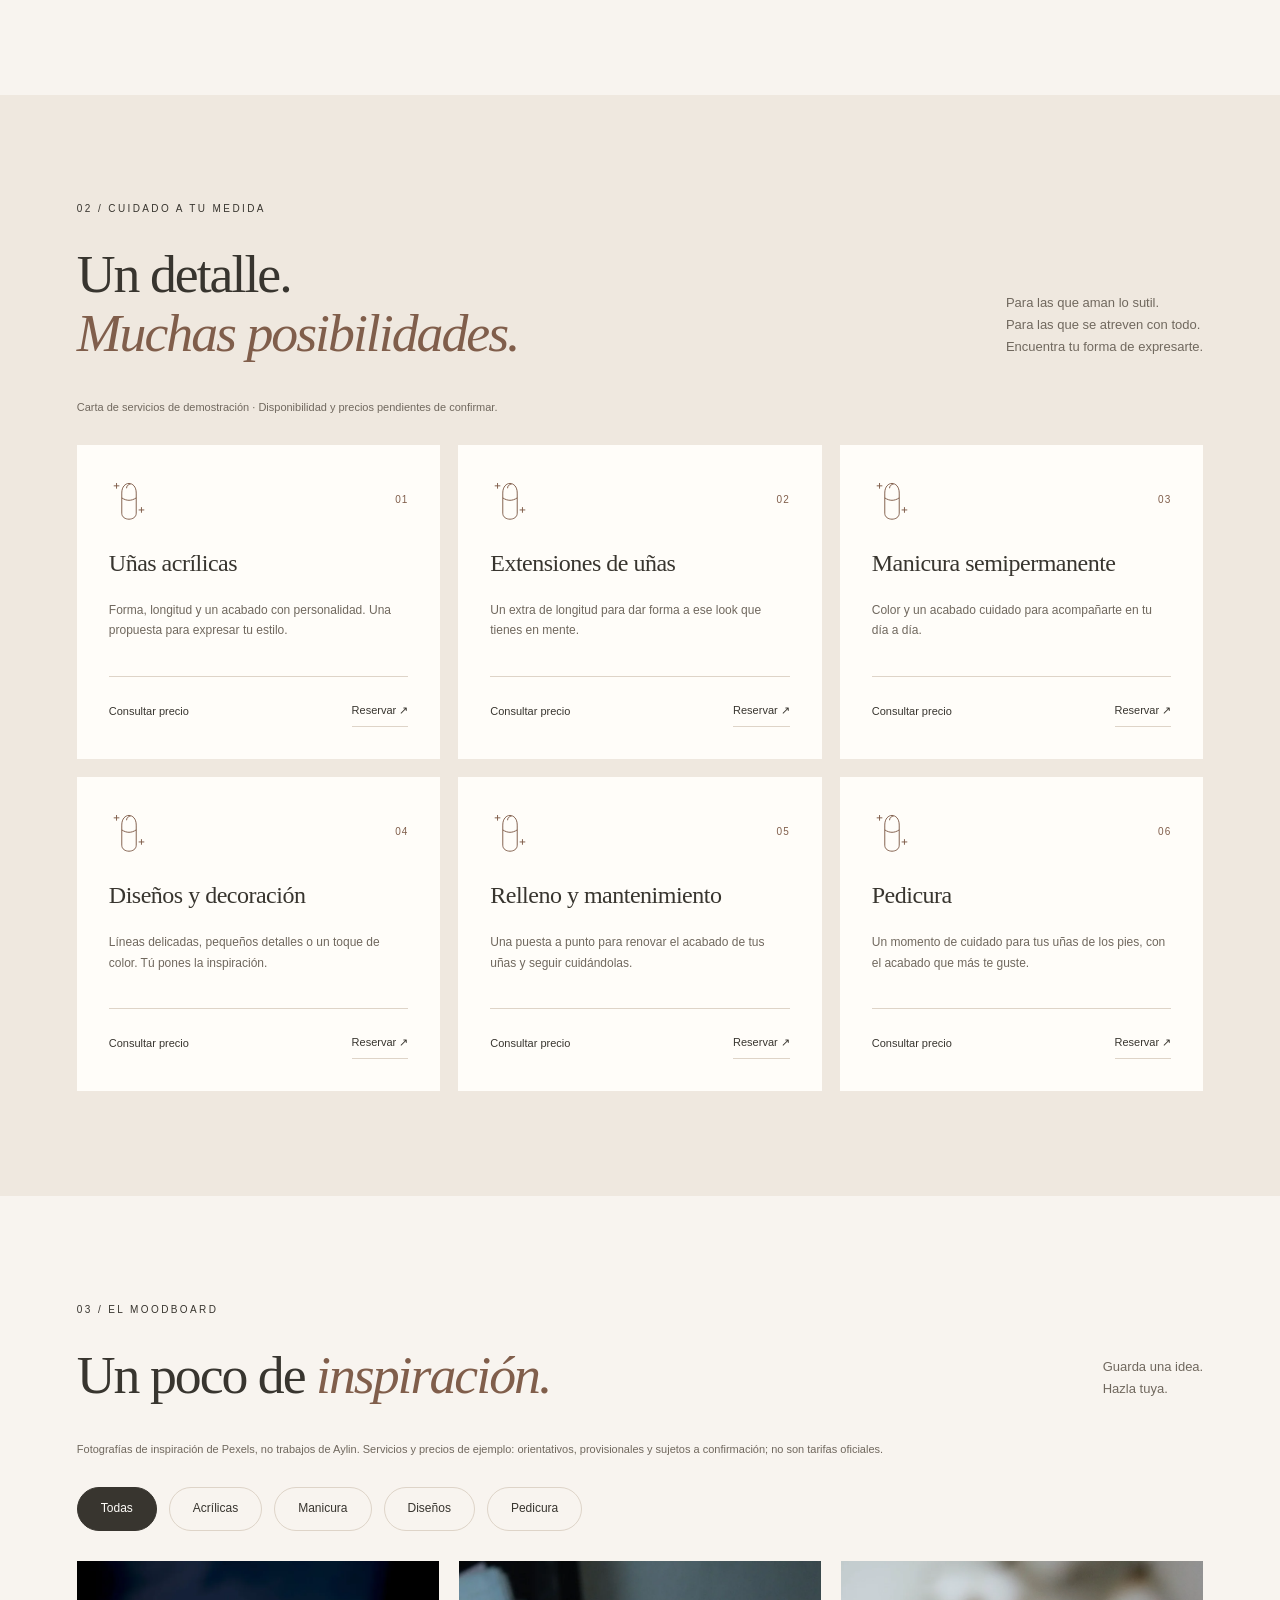
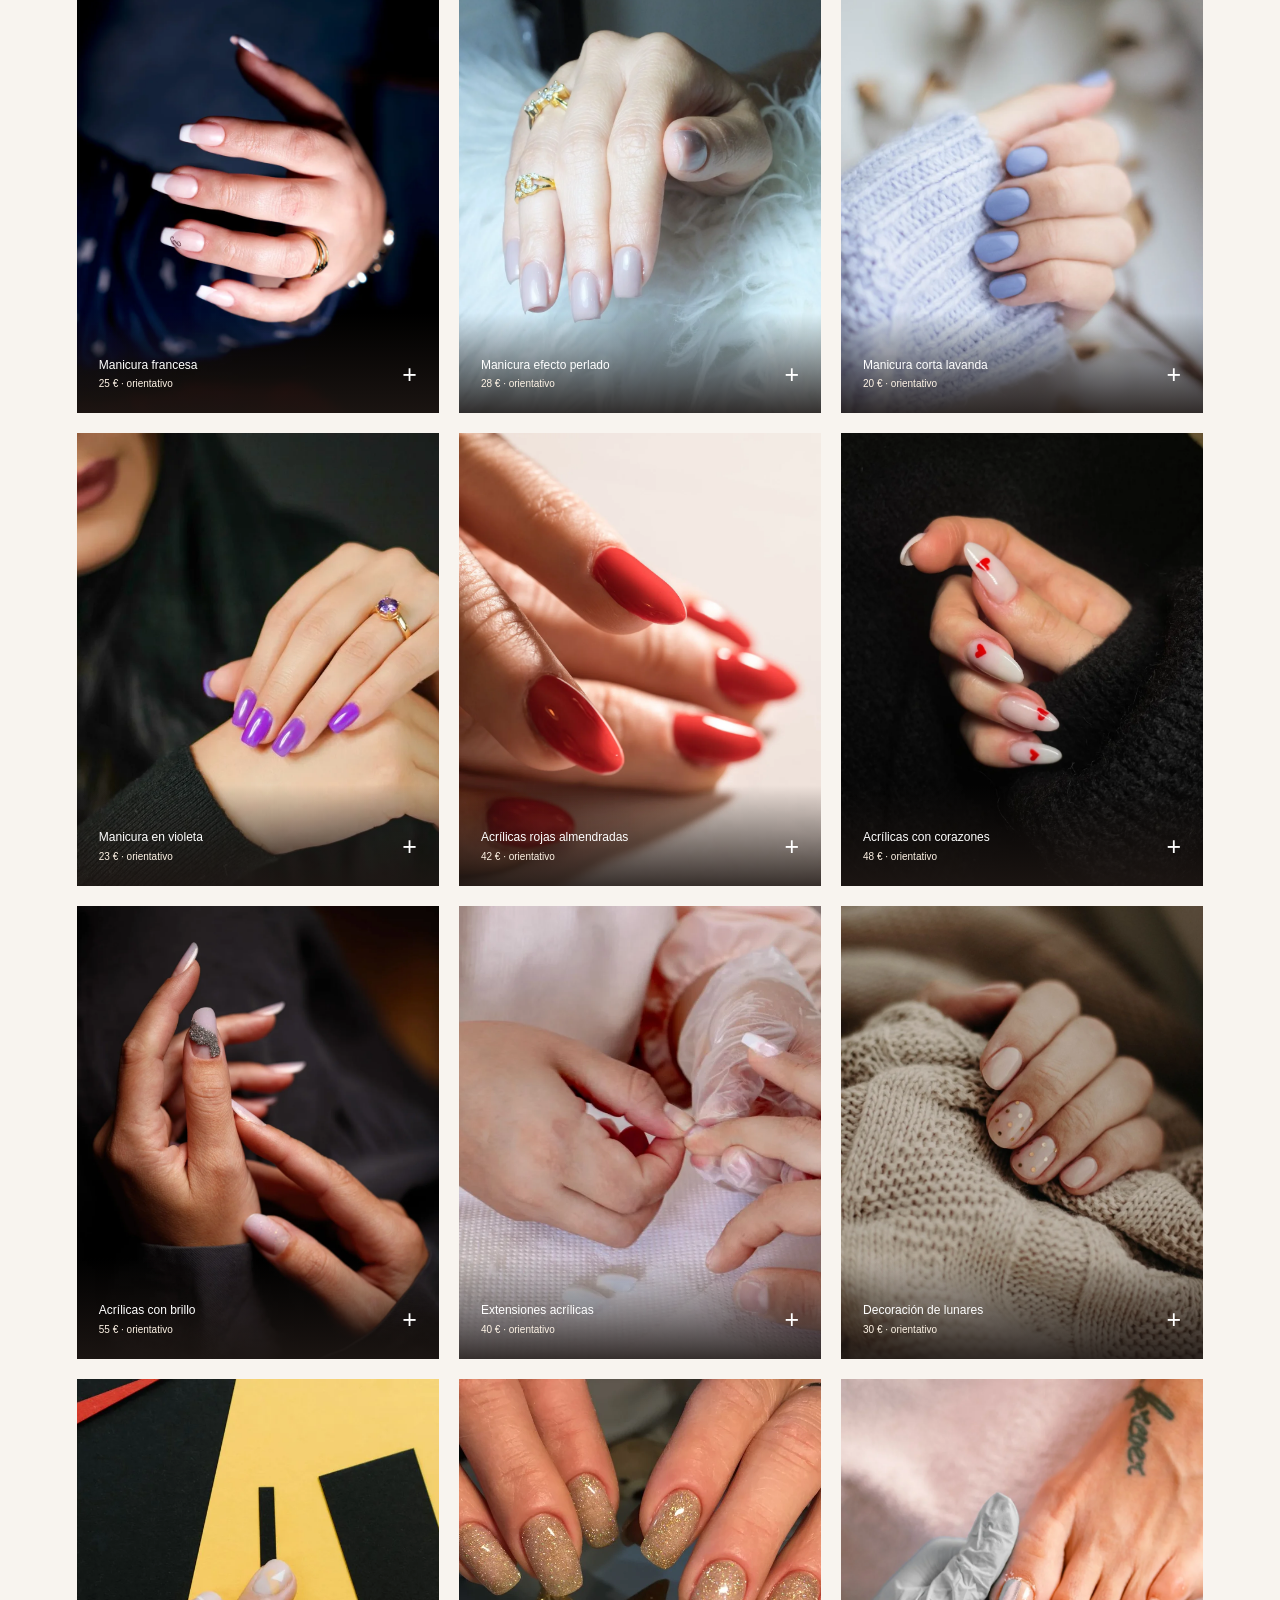
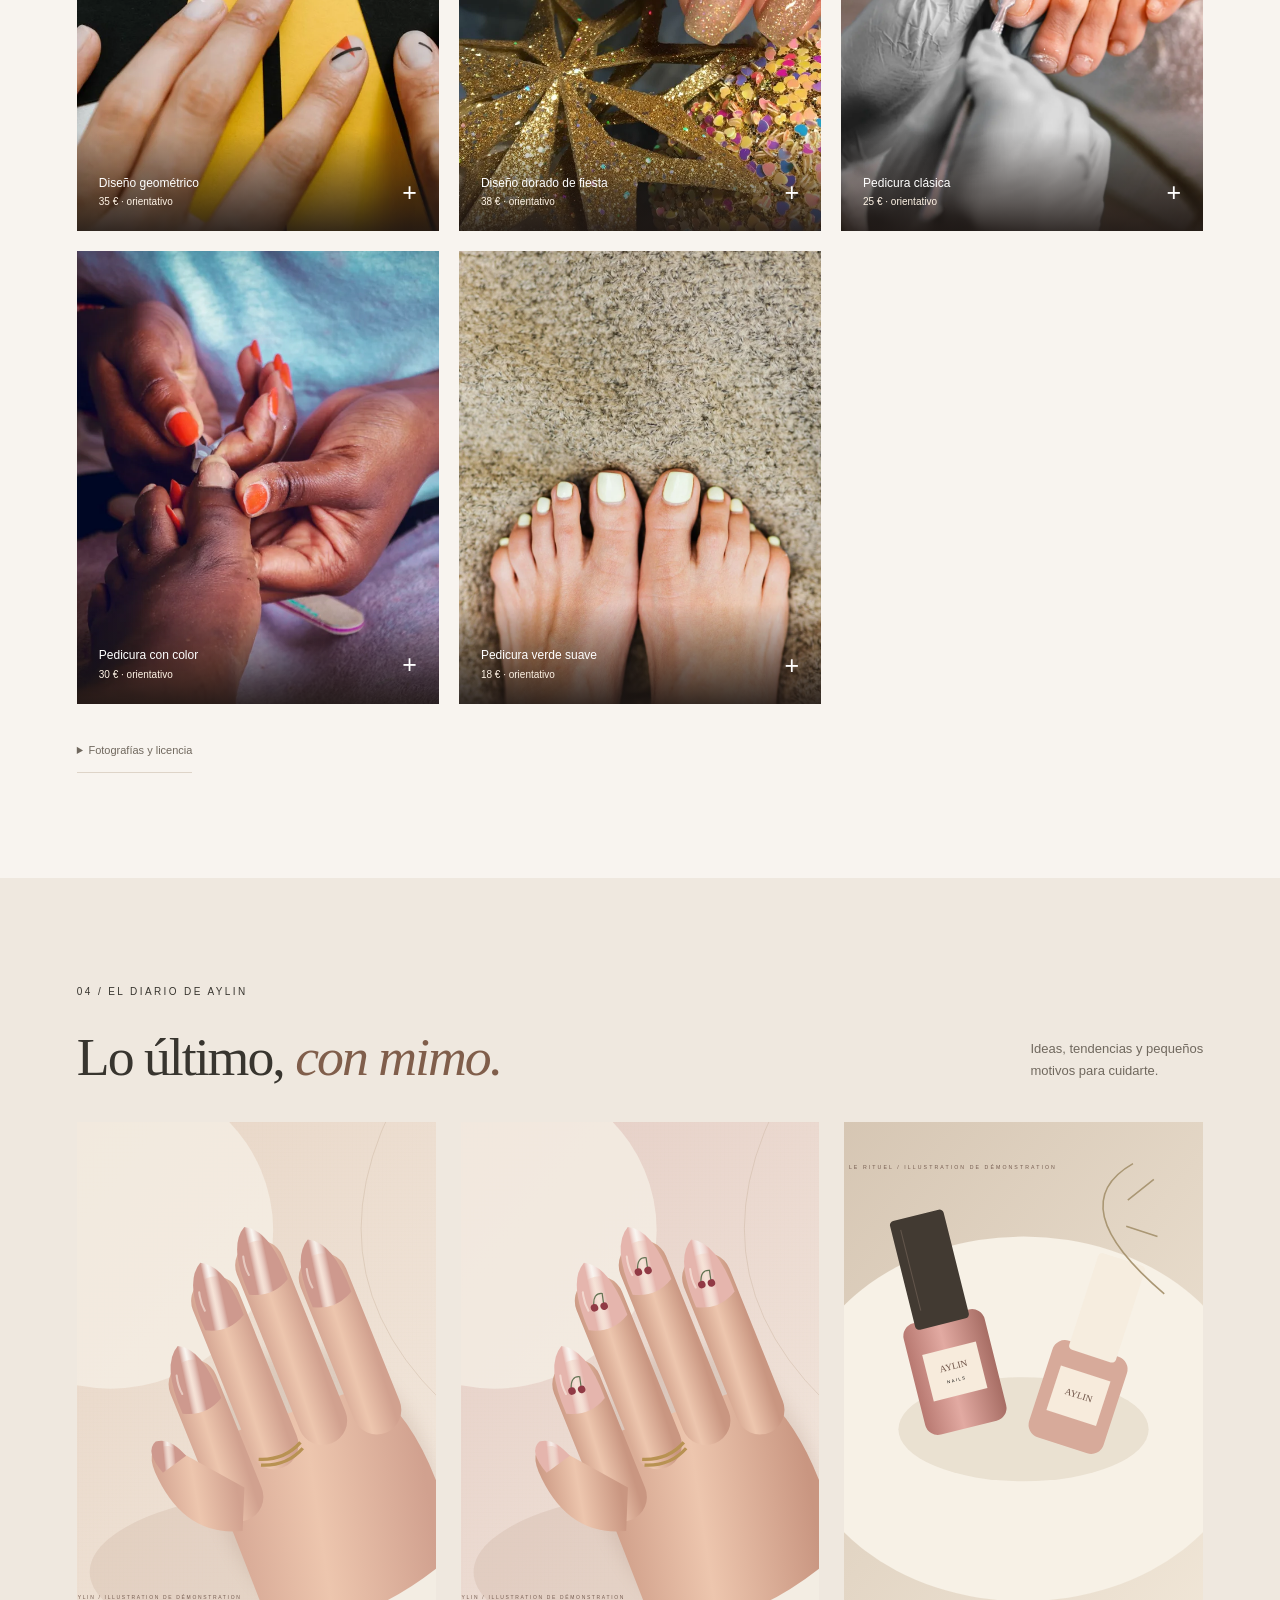
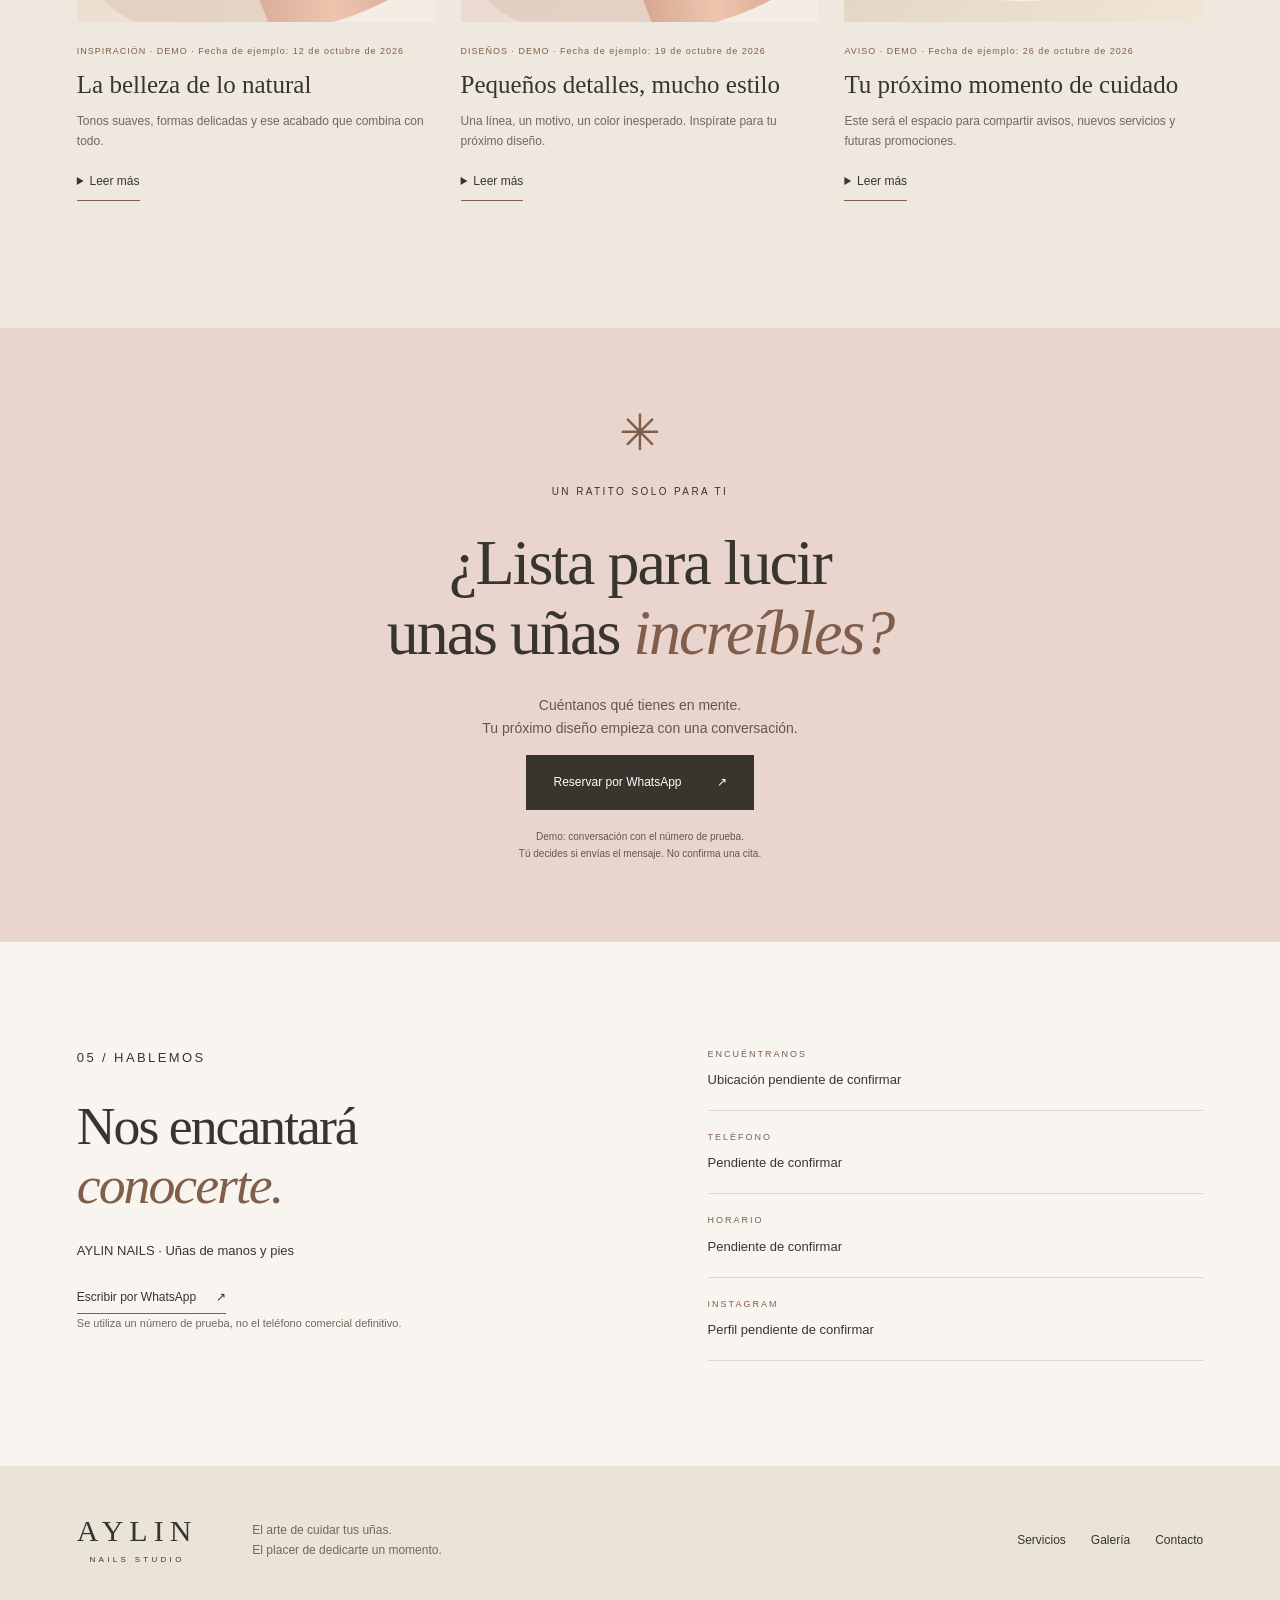
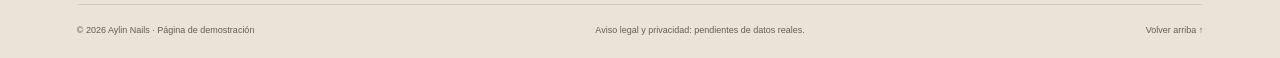
==== commit 25cae1ed: "Mejorar galería con 14 fotos de Pexels y precios orientativos" ====
--- a/index.html
+++ b/index.html
@@ -46,9 +46,9 @@
 </div></section>
 <section class="section gallery-section" id="galeria">
   <div class="section-heading reveal"><div><p class="eyebrow">03 / EL MOODBOARD</p><h2>Un poco de <em>inspiración.</em></h2></div><p>Guarda una idea.<br>Hazla tuya.</p></div>
-  <p class="section-disclaimer">Ilustraciones de demostración. No representan trabajos reales de Aylin. Se sustituirán por fotografías propias.</p>
+  <p class="section-disclaimer">Fotografías de inspiración de Pexels, no trabajos de Aylin. Servicios y precios de ejemplo: orientativos, provisionales y sujetos a confirmación; no son tarifas oficiales.</p>
   <div class="filters" role="group" aria-label="Filtrar galería"><button class="active" type="button" data-filter="todas" aria-pressed="true">Todas</button><button type="button" data-filter="acrilicas" aria-pressed="false">Acrílicas</button><button type="button" data-filter="manicura" aria-pressed="false">Manicura</button><button type="button" data-filter="disenos" aria-pressed="false">Diseños</button><button type="button" data-filter="pedicura" aria-pressed="false">Pedicura</button></div>
-  <div id="galeria-lista" class="gallery-grid"></div><p id="gallery-status" class="sr-only" role="status"></p>
+  <div id="galeria-lista" class="gallery-grid"></div><details class="photo-credits"><summary>Fotografías y licencia</summary><p>Selección de fotografías de Pexels, utilizadas bajo su <a href="https://www.pexels.com/license/" target="_blank" rel="noopener noreferrer">licencia gratuita</a>. No implican colaboración con sus autores. Los servicios son propuestas de demostración; no certifican la técnica utilizada en cada fotografía. Precios de ejemplo por servicio completo, con decoración cuando se indica.</p><ul id="photo-credit-list"></ul></details><p id="gallery-status" class="sr-only" role="status"></p>
 </section>
 <section class="news-wrap" id="novedades"><div class="section"><div class="section-heading reveal"><div><p class="eyebrow">04 / EL DIARIO DE AYLIN</p><h2>Lo último, <em>con mimo.</em></h2></div><p>Ideas, tendencias y pequeños<br>motivos para cuidarte.</p></div><div id="novedades-lista" class="news-grid"></div></div></section>
 <section class="booking" id="reservas"><span class="booking-flower" aria-hidden="true">✳</span><p class="eyebrow">UN RATITO SOLO PARA TI</p><h2>¿Lista para lucir<br>unas uñas <em>increíbles?</em></h2><p>Cuéntanos qué tienes en mente.<br>Tu próximo diseño empieza con una conversación.</p><a class="button" href="#contacto" data-reserva>Reservar por WhatsApp <span aria-hidden="true">↗</span></a><small>Demo: conversación con el número de prueba.<br>Tú decides si envías el mensaje. No confirma una cita.</small></section>
@@ -56,6 +56,6 @@
 </main>
 <footer><div class="footer-main"><a class="brand" href="#inicio">AYLIN<span>NAILS STUDIO</span></a><p>El arte de cuidar tus uñas.<br>El placer de dedicarte un momento.</p><nav aria-label="Navegación del pie"><a href="#servicios">Servicios</a><a href="#galeria">Galería</a><a href="#contacto">Contacto</a></nav></div><div class="footer-bottom"><span>© <span id="year"></span> Aylin Nails · Página de demostración</span><span>Aviso legal y privacidad: pendientes de datos reales.</span><a href="#inicio">Volver arriba ↑</a></div></footer>
 <a class="whatsapp-float" href="#reservas" data-reserva aria-label="Reservar por WhatsApp con el número de prueba"><svg viewBox="0 0 32 32" width="26" height="26" fill="none" stroke="currentColor" stroke-width="1.7" aria-hidden="true"><path d="M27 15.5a11 11 0 0 1-16.5 9.6L5 27l1.8-5.7A11 11 0 1 1 27 15.5Z"/><path d="M12 10c-3 2 0 8 5 10 3 1 5-2 3-3l-2-1-1 2c-2-1-4-3-4-4l1-1Z"/></svg></a>
-<dialog id="lightbox" aria-labelledby="lightbox-caption"><div class="lightbox-toolbar"><span>AYLIN / INSPIRACIÓN DE DEMOSTRACIÓN</span><button type="button" id="lightbox-close" aria-label="Cerrar imagen">✕</button></div><div class="lightbox-content"><button type="button" id="lightbox-prev" aria-label="Imagen anterior">←</button><img id="lightbox-img" alt=""><button type="button" id="lightbox-next" aria-label="Imagen siguiente">→</button></div><p id="lightbox-caption"></p><p class="lightbox-hint">Desliza o utiliza las flechas para explorar.</p></dialog>
+<dialog id="lightbox" aria-labelledby="lightbox-caption" aria-describedby="lightbox-price"><div class="lightbox-toolbar"><span>AYLIN / INSPIRACIÓN · DEMO</span><button type="button" id="lightbox-close" aria-label="Cerrar imagen">✕</button></div><div class="lightbox-content"><button type="button" id="lightbox-prev" aria-label="Imagen anterior">←</button><img id="lightbox-img" alt=""><button type="button" id="lightbox-next" aria-label="Imagen siguiente">→</button></div><div class="lightbox-info"><h2 id="lightbox-caption"></h2><p id="lightbox-price"></p><p class="lightbox-disclaimer">Fotografía de banco de imágenes, no un trabajo de Aylin. Precio de ejemplo, no tarifa oficial. Disponibilidad pendiente de confirmar.</p><a id="lightbox-booking" class="button" href="#reservas">Consultar o reservar por WhatsApp →</a><p><a id="lightbox-credit" target="_blank" rel="noopener noreferrer"></a></p></div><p class="lightbox-hint"><span id="lightbox-position"></span> · Desliza o utiliza las flechas para explorar.</p></dialog>
 <noscript><p class="noscript">Activa JavaScript para consultar servicios, novedades y galería, y abrir las reservas por WhatsApp.</p></noscript>
 </body></html>
--- a/css/estilos.css
+++ b/css/estilos.css
@@ -4,3 +4,21 @@
 @media(max-width:800px){html{scroll-padding-top:90px}.header{padding:17px 6%}.brand{font-size:26px}.menu-toggle{display:flex;flex-direction:column;gap:7px;justify-content:center;align-items:center;width:44px;height:44px;border:1px solid var(--line);background:transparent}.menu-toggle span{width:19px;height:1px;background:var(--ink);transition:transform .2s}.menu-toggle[aria-expanded=true] span:first-child{transform:translateY(4px) rotate(45deg)}.menu-toggle[aria-expanded=true] span:last-child{transform:translateY(-4px) rotate(-45deg)}.header nav{display:none;position:absolute;top:100%;left:0;right:0;background:var(--cream);border-bottom:1px solid var(--line);padding:25px 6%;max-height:calc(100dvh - 90px);overflow:auto}.header nav.open{display:flex;flex-direction:column;align-items:stretch;gap:0}.header nav>a:not(.button){padding:12px 0;font-size:14px}.header nav .button{margin-top:12px}.hero-copy{padding:45px 8%}.hero{min-height:0}.hero-visual{min-height:580px}.hero h1{font-size:65px}.eyebrow{font-size:9px;letter-spacing:1.5px}.hero-note{margin-top:25px}.hero-stamp{height:100px;width:100px;padding:16px 5px;right:15px}.hero-stamp em{font-size:27px}.visual-caption{padding:15px}.visual-caption span+span{display:none}.service-grid{grid-template-columns:repeat(2,1fr)}.gallery-grid{gap:12px}.values{font-size:8px;letter-spacing:1px;gap:12px}.news-grid{gap:17px}.footer-main{flex-wrap:wrap}.footer-main nav{margin-left:0}.footer-bottom{flex-wrap:wrap;padding-right:50px}}
 @media(max-width:600px){.demo-bar{font-size:8px;letter-spacing:1px}.demo-bar span{display:block;font-size:8px;letter-spacing:1px}.hero{grid-template-columns:1fr}.hero-copy{padding:40px 7% 35px}.hero h1{font-size:clamp(59px,15vw,80px);letter-spacing:-2px}.intro{font-size:13px;max-width:360px}.hero-actions{gap:20px;flex-wrap:wrap;margin-top:24px}.hero-actions .button{padding:14px 22px}.hero-visual{min-height:0;aspect-ratio:1.12}.hero-visual>img{object-position:center 52%}.hero-note{font-size:9px}.hero-stamp{bottom:60px;right:20px}.image-label{top:16px;left:16px;font-size:7px}.values{display:grid;grid-template-columns:1fr auto 1fr;padding:20px 6%;text-align:center;gap:12px}.values i:nth-of-type(2){display:none}.values i{font-size:18px}.section{padding:65px 7%}.about{grid-template-columns:1fr;gap:35px}.about-art{max-width:420px;width:100%;margin:auto}.about-art img{aspect-ratio:1.1;object-fit:cover}.art-note{font-size:30px;bottom:25px}h2{letter-spacing:-1.5px;font-size:42px}.section-heading{display:block;margin-bottom:22px}.section-heading>p{margin-top:22px;font-size:12px}.service-grid{grid-template-columns:1fr;gap:14px}.service-card{padding:26px}.service-card p{min-height:0}.service-top{margin-bottom:15px}.service-card h3{font-size:25px;margin-bottom:14px}.service-bottom{margin-top:22px}.service-bottom a{padding:10px}.gallery-grid{grid-template-columns:repeat(2,1fr);gap:12px}.gallery-caption{padding:30px 12px 12px;font-size:10px}.gallery-caption>span:last-child{font-size:20px}.filters{gap:8px}.filters button{font-size:11px;padding:9px 17px}.news-grid{grid-template-columns:1fr;gap:26px}.news-card img{aspect-ratio:1.7}.news-copy{padding:16px 0 0}.booking{padding:60px 7%}.booking h2{font-size:42px}.contact{grid-template-columns:1fr;gap:35px}.footer-main{display:grid;gap:25px;justify-items:start}.footer-main nav{gap:25px}.footer-bottom{flex-direction:column;gap:8px}.whatsapp-float{width:50px;height:50px;right:16px;bottom:16px}.lightbox-content{grid-template-columns:36px 1fr 36px;gap:0}.lightbox-content button{min-width:36px}dialog{padding:12px}.lightbox-toolbar{font-size:7px}}
 @media(prefers-reduced-motion:reduce){html{scroll-behavior:auto}*,*::before,*::after{transition:none!important;animation:none!important}.reveal.pending{opacity:1;transform:none}}
+
+/* Galería fotográfica: conserva la cuadrícula y la paleta originales. */
+.gallery-caption>span:first-child{display:flex;flex-direction:column;gap:4px;line-height:1.4}
+.gallery-caption small{font-size:10px;color:#fff4e6}
+.gallery-caption{background:linear-gradient(transparent,rgba(30,23,20,.88))}
+.photo-credits{margin-top:25px;font-size:11px;color:var(--muted)}
+.photo-credits summary{cursor:pointer;padding:12px 0;width:fit-content;border-bottom:1px solid var(--line)}
+.photo-credits a{text-decoration:underline;text-underline-offset:3px}
+.photo-credits ul{columns:2;padding-left:18px}.photo-credits li{break-inside:avoid;margin:6px 0}
+.lightbox-content img{max-height:49dvh}
+.lightbox-info{text-align:center;padding:0 20px}
+#lightbox-caption{font-size:26px;letter-spacing:-.5px;line-height:1.2}
+#lightbox-price{font-size:13px;color:var(--accent);margin:8px 0}
+.lightbox-disclaimer{font-size:10px;color:var(--muted);max-width:560px;margin:8px auto 14px}
+.lightbox-info .button{gap:10px;padding:12px 20px}
+.lightbox-info>p:last-child{font-size:10px;margin:12px 0 0}
+#lightbox-credit{text-decoration:underline;text-underline-offset:3px}
+@media(max-width:600px){.photo-credits ul{columns:1}.gallery-caption small{font-size:9px}.lightbox-info{padding:0 6px}#lightbox-caption{font-size:22px}.lightbox-content img{max-height:40dvh}.lightbox-info .button{font-size:11px;white-space:normal}}
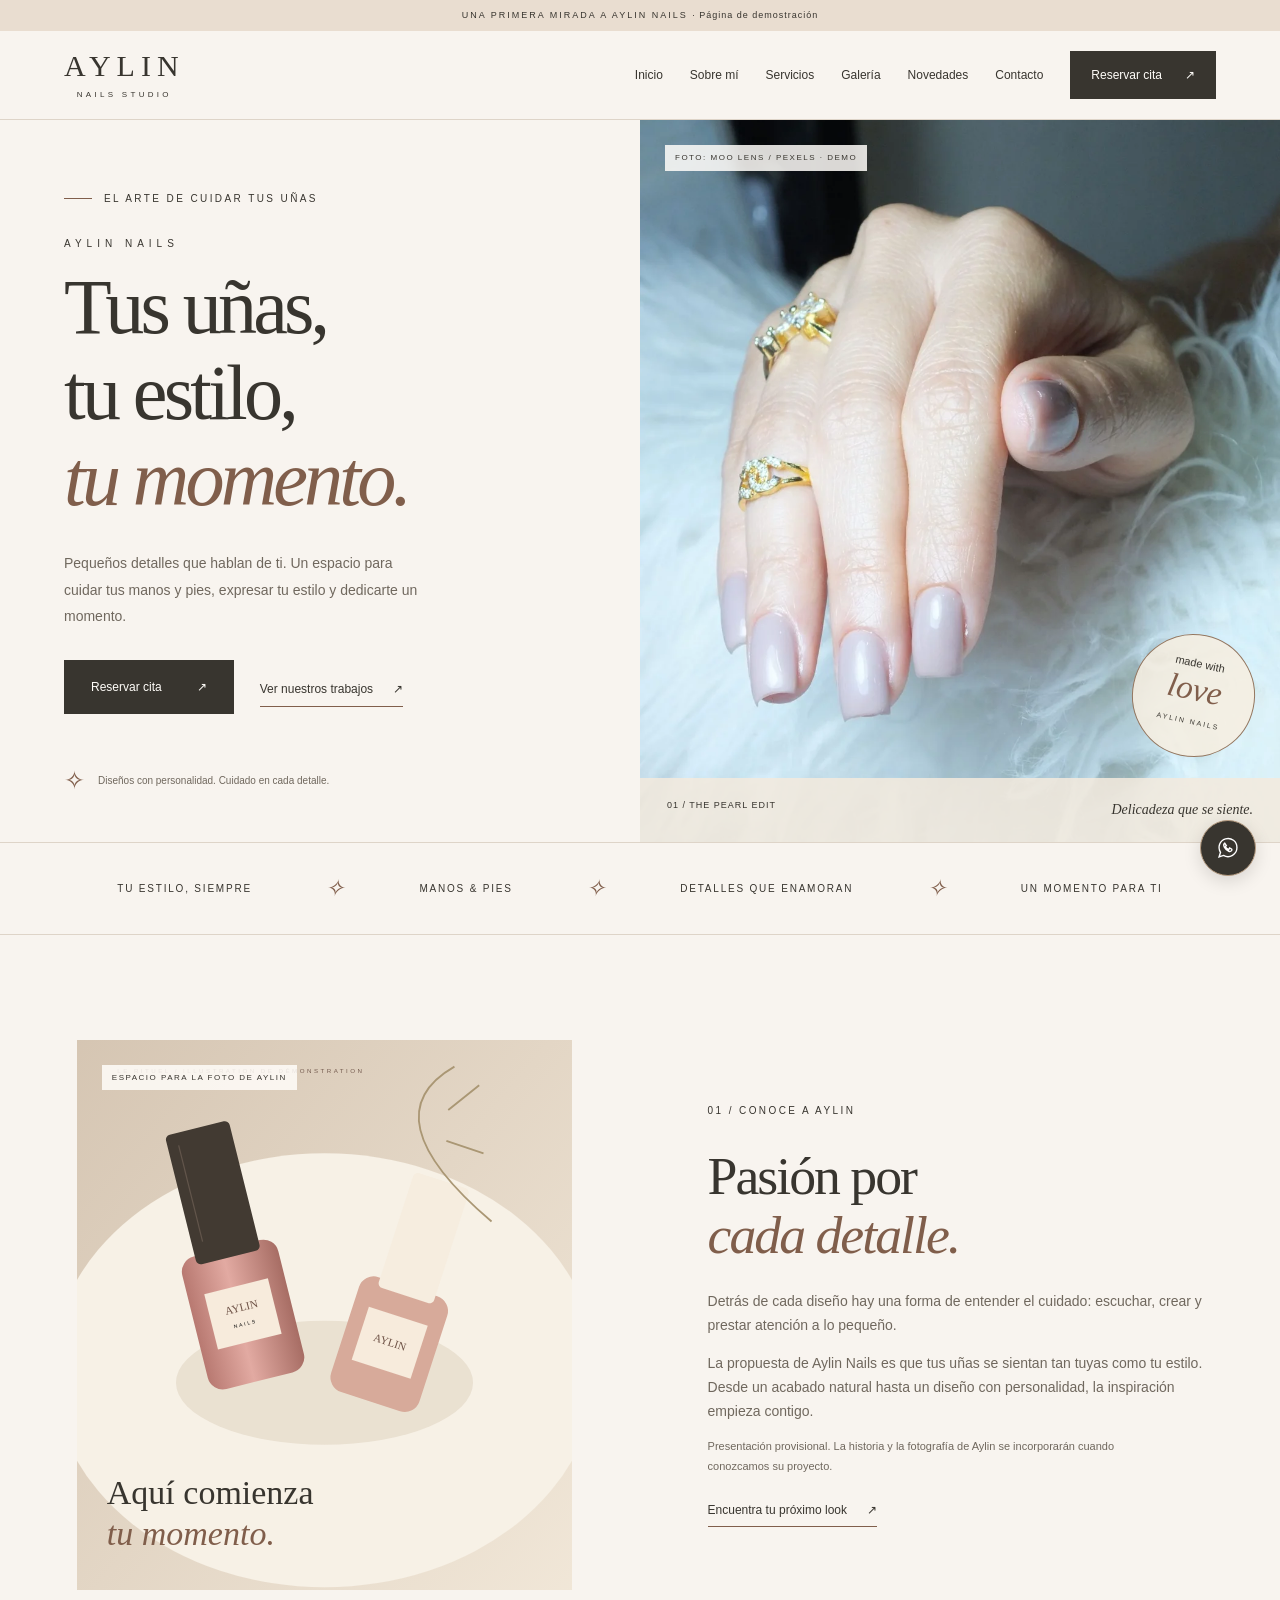
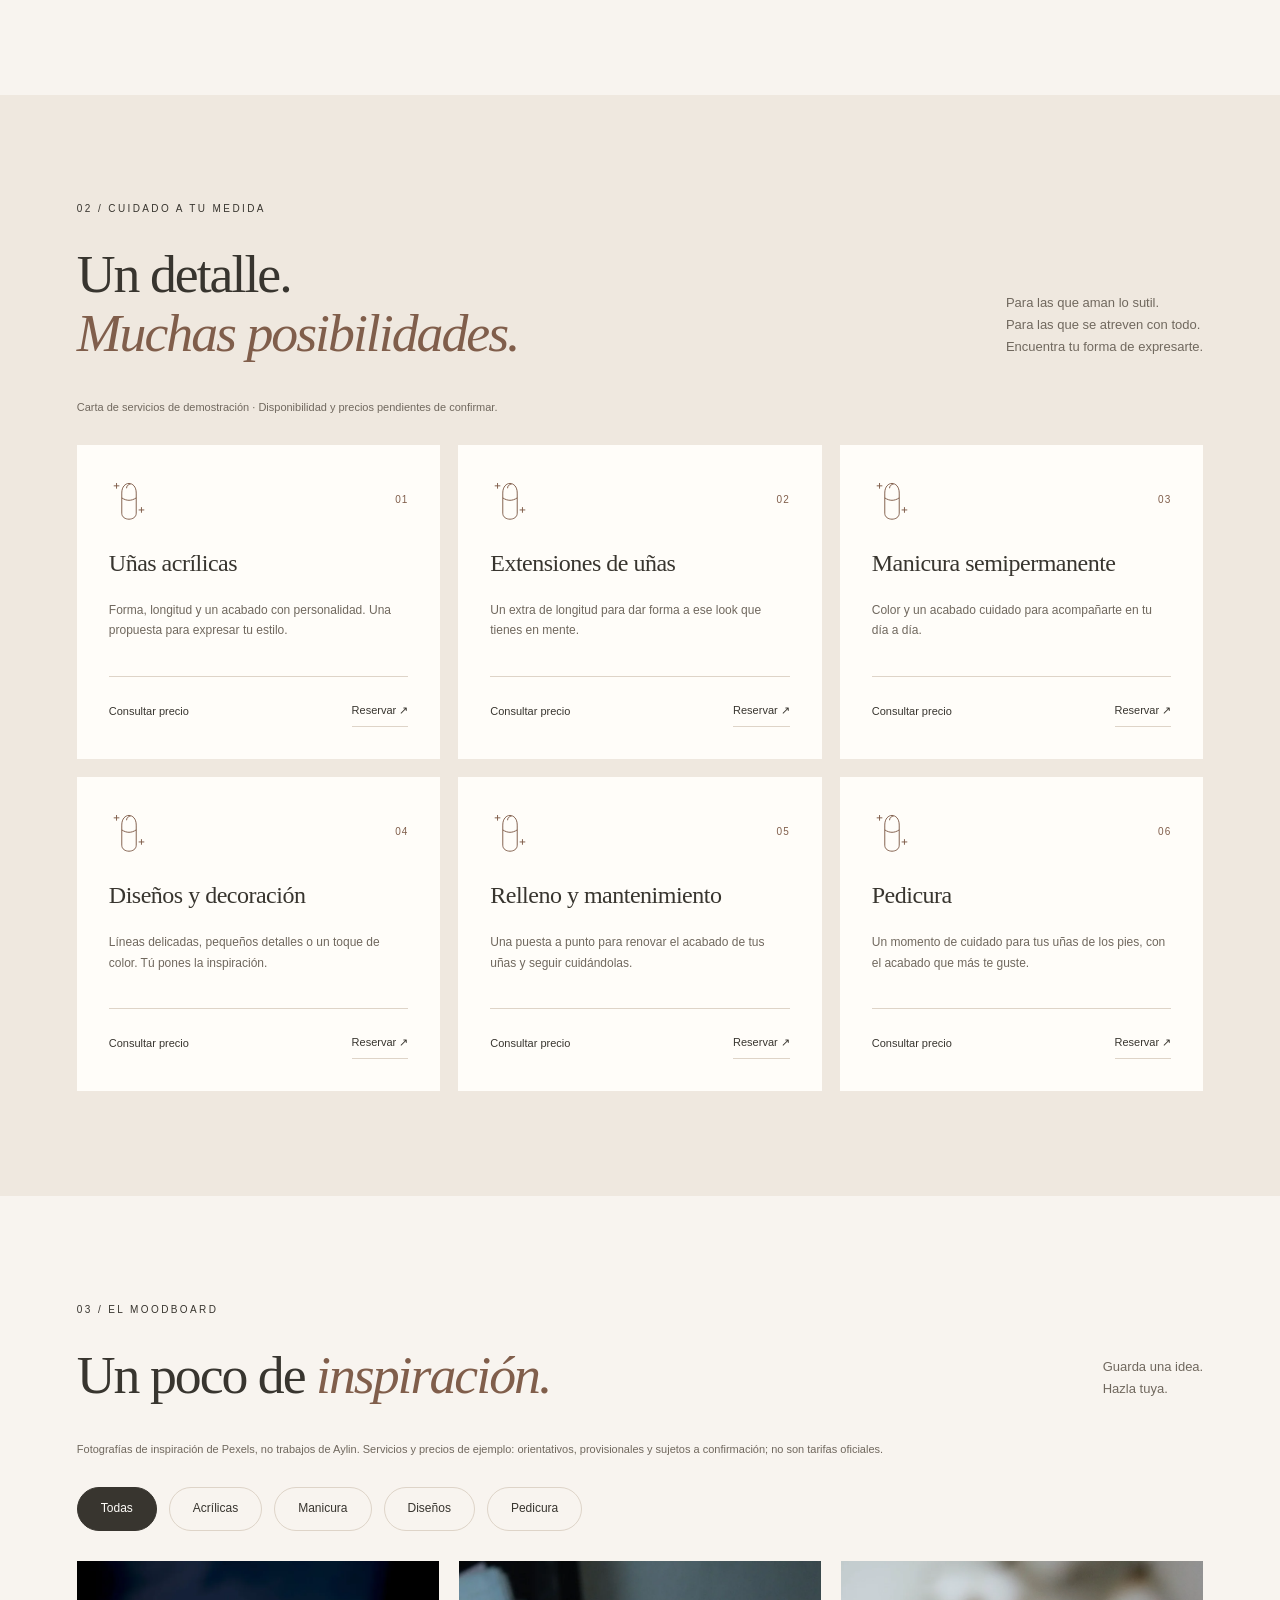
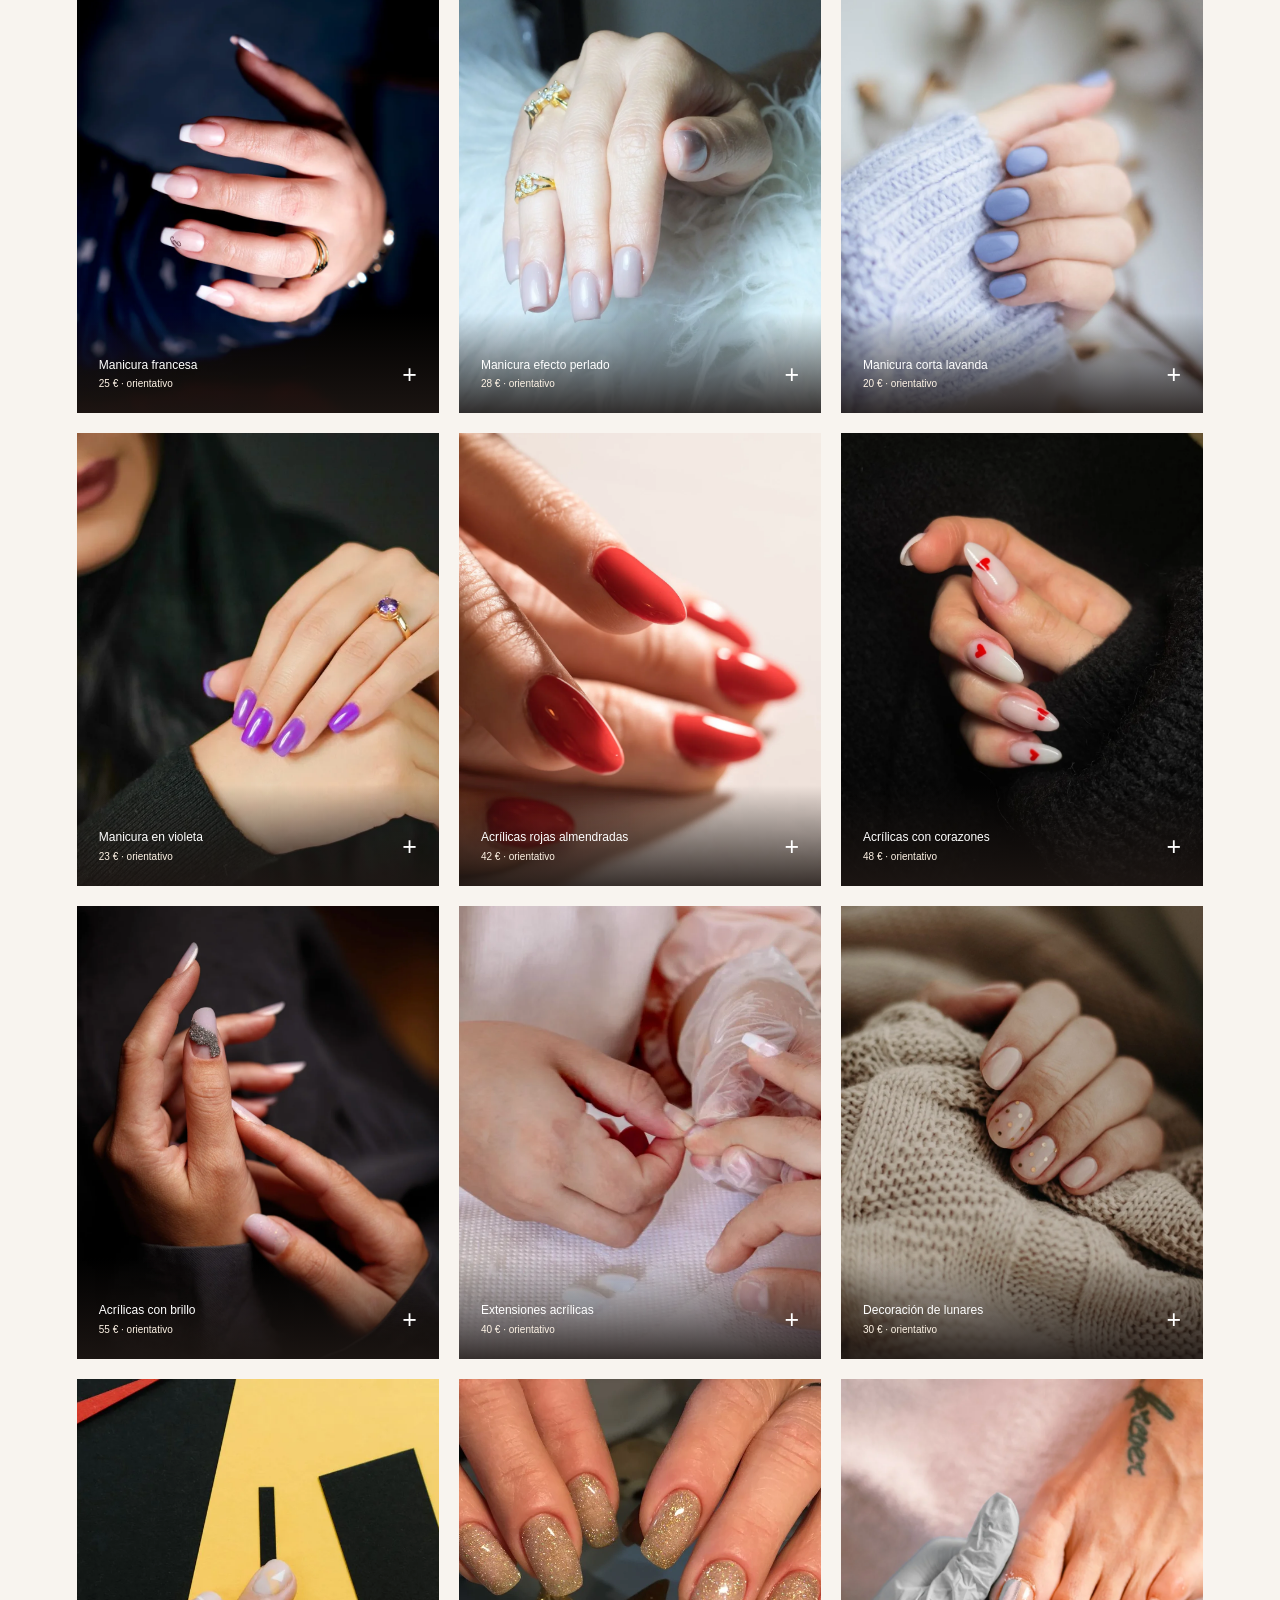
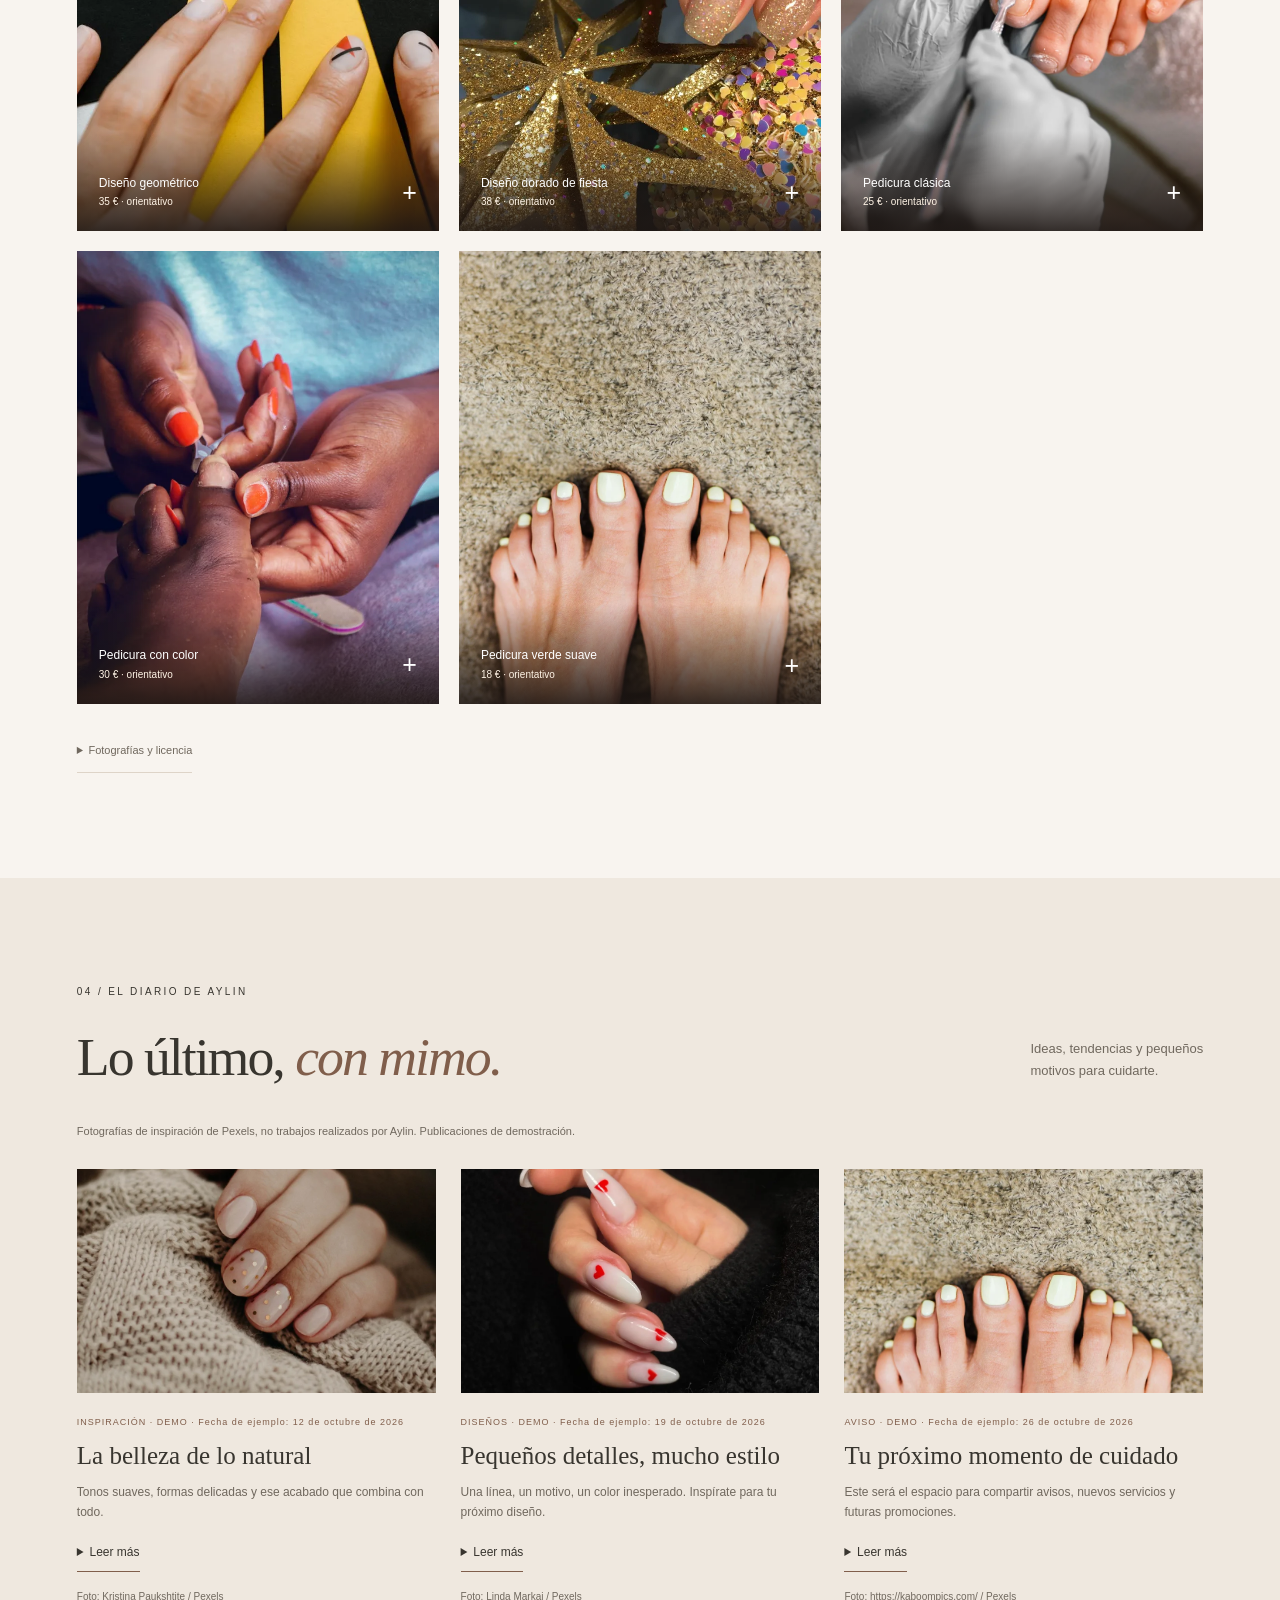
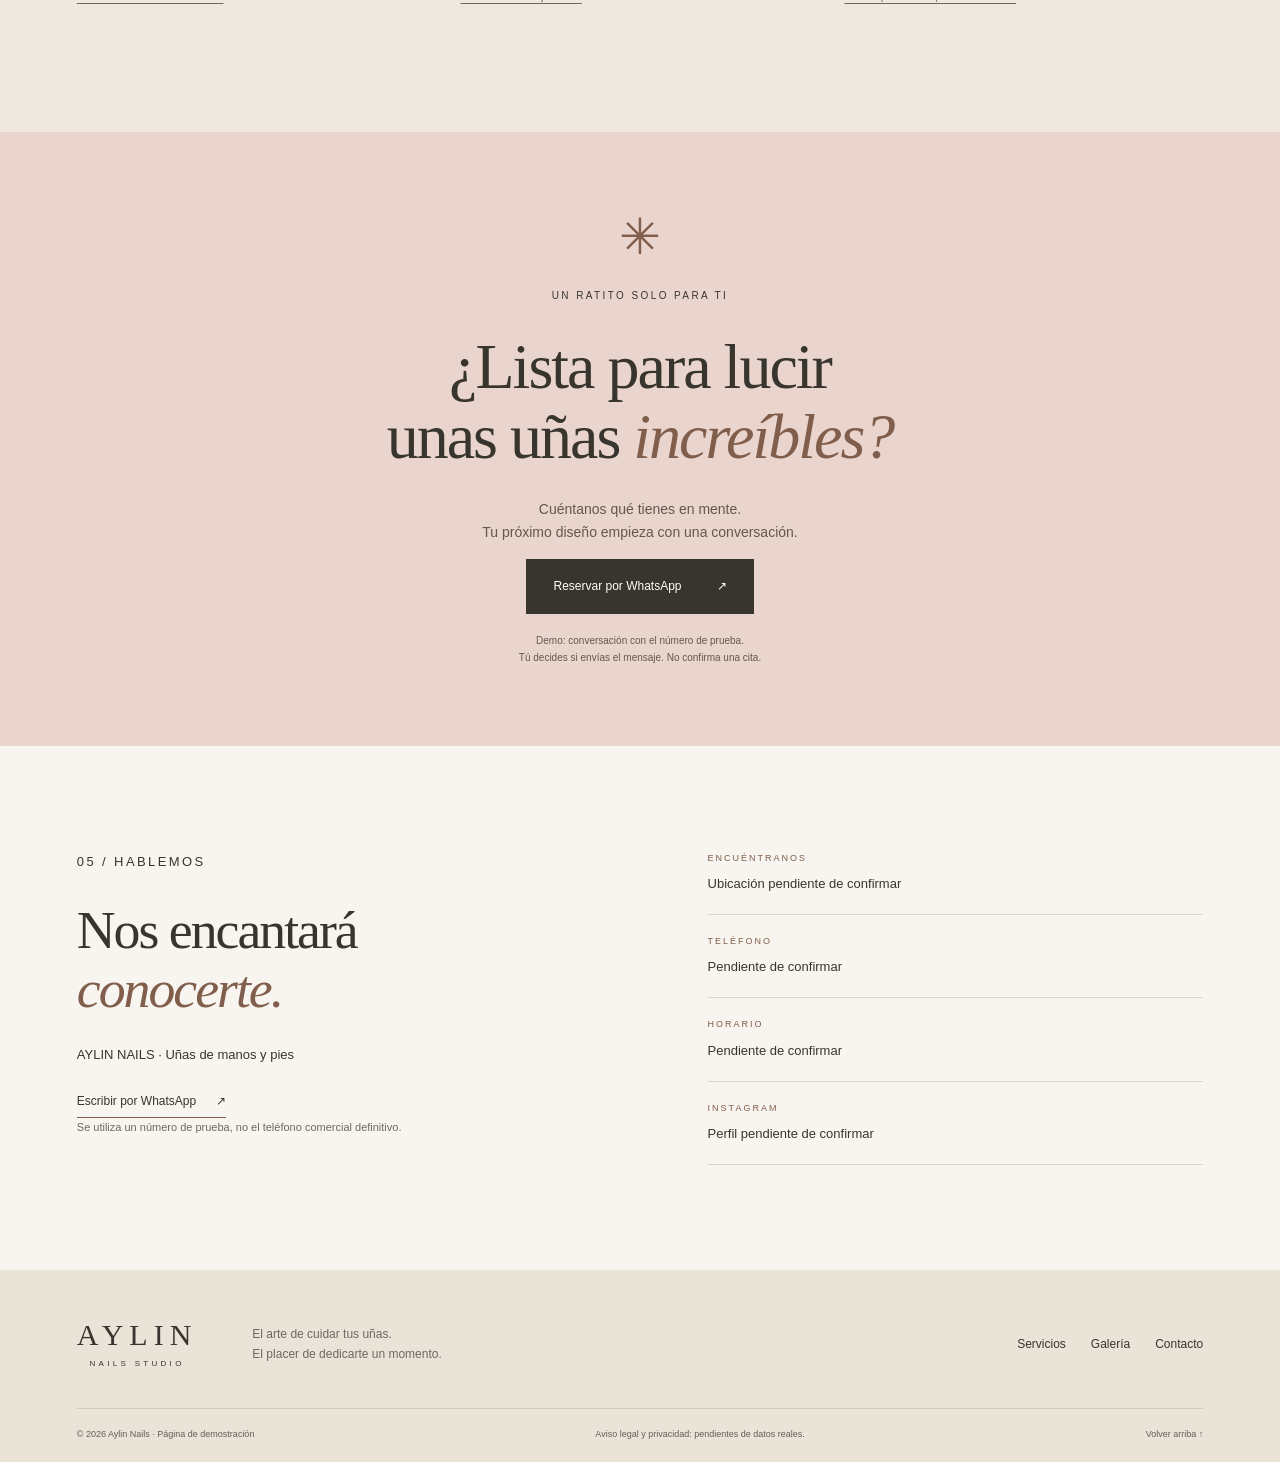
==== commit 3aa046c1: "Sustituir imágenes de Inicio y Novedades por fotografías reales" ====
--- a/index.html
+++ b/index.html
@@ -32,7 +32,7 @@
     <div class="hero-actions"><a class="button" href="#reservas" data-reserva>Reservar cita <span aria-hidden="true">↗</span></a><a class="text-link" href="#galeria">Ver nuestros trabajos <span aria-hidden="true">↗</span></a></div>
     <div class="hero-note"><span aria-hidden="true">✧</span> Diseños con personalidad. Cuidado en cada detalle.</div>
   </div>
-  <div class="hero-visual"><img src="img/portada.svg" width="1000" height="1200" alt="Ilustración de demostración de uñas almendradas en tonos nude y rosa"><span class="image-label">INSPIRACIÓN VISUAL · DEMO</span><div class="hero-stamp">made with<br><em>love</em><span>AYLIN NAILS</span></div><div class="visual-caption"><span>01 / THE NUDE EDIT</span><span>Delicadeza que se siente.</span></div></div>
+  <div class="hero-visual"><img src="img/pexels-34373400.webp" width="1050" height="1400" fetchpriority="high" alt="Fotografía de inspiración de una mano con manicura perlada y anillos dorados"><a class="image-label" href="https://www.pexels.com/photo/elegant-manicured-hand-with-gold-rings-34373400/" target="_blank" rel="noopener noreferrer">FOTO: MOO LENS / PEXELS · DEMO</a><div class="hero-stamp">made with<br><em>love</em><span>AYLIN NAILS</span></div><div class="visual-caption"><span>01 / THE PEARL EDIT</span><span>Delicadeza que se siente.</span></div></div>
 </section>
 <div class="values" aria-label="Nuestra inspiración"><span>Tu estilo, siempre</span><i aria-hidden="true">✧</i><span>Manos & pies</span><i aria-hidden="true">✧</i><span>Detalles que enamoran</span><i aria-hidden="true">✧</i><span>Un momento para ti</span></div>
 <section class="section about" id="sobre-mi">
@@ -50,7 +50,7 @@
   <div class="filters" role="group" aria-label="Filtrar galería"><button class="active" type="button" data-filter="todas" aria-pressed="true">Todas</button><button type="button" data-filter="acrilicas" aria-pressed="false">Acrílicas</button><button type="button" data-filter="manicura" aria-pressed="false">Manicura</button><button type="button" data-filter="disenos" aria-pressed="false">Diseños</button><button type="button" data-filter="pedicura" aria-pressed="false">Pedicura</button></div>
   <div id="galeria-lista" class="gallery-grid"></div><details class="photo-credits"><summary>Fotografías y licencia</summary><p>Selección de fotografías de Pexels, utilizadas bajo su <a href="https://www.pexels.com/license/" target="_blank" rel="noopener noreferrer">licencia gratuita</a>. No implican colaboración con sus autores. Los servicios son propuestas de demostración; no certifican la técnica utilizada en cada fotografía. Precios de ejemplo por servicio completo, con decoración cuando se indica.</p><ul id="photo-credit-list"></ul></details><p id="gallery-status" class="sr-only" role="status"></p>
 </section>
-<section class="news-wrap" id="novedades"><div class="section"><div class="section-heading reveal"><div><p class="eyebrow">04 / EL DIARIO DE AYLIN</p><h2>Lo último, <em>con mimo.</em></h2></div><p>Ideas, tendencias y pequeños<br>motivos para cuidarte.</p></div><div id="novedades-lista" class="news-grid"></div></div></section>
+<section class="news-wrap" id="novedades"><div class="section"><div class="section-heading reveal"><div><p class="eyebrow">04 / EL DIARIO DE AYLIN</p><h2>Lo último, <em>con mimo.</em></h2></div><p>Ideas, tendencias y pequeños<br>motivos para cuidarte.</p></div><p class="section-disclaimer">Fotografías de inspiración de Pexels, no trabajos realizados por Aylin. Publicaciones de demostración.</p><div id="novedades-lista" class="news-grid"></div></div></section>
 <section class="booking" id="reservas"><span class="booking-flower" aria-hidden="true">✳</span><p class="eyebrow">UN RATITO SOLO PARA TI</p><h2>¿Lista para lucir<br>unas uñas <em>increíbles?</em></h2><p>Cuéntanos qué tienes en mente.<br>Tu próximo diseño empieza con una conversación.</p><a class="button" href="#contacto" data-reserva>Reservar por WhatsApp <span aria-hidden="true">↗</span></a><small>Demo: conversación con el número de prueba.<br>Tú decides si envías el mensaje. No confirma una cita.</small></section>
 <section class="section contact" id="contacto"><div><p class="eyebrow">05 / HABLEMOS</p><h2>Nos encantará<br><em>conocerte.</em></h2><p>AYLIN NAILS · Uñas de manos y pies</p><a class="text-link" href="#reservas" data-reserva>Escribir por WhatsApp <span aria-hidden="true">↗</span></a><p class="subtle">Se utiliza un número de prueba, no el teléfono comercial definitivo.</p></div><dl class="contact-details"><div><dt>ENCUÉNTRANOS</dt><dd>Ubicación pendiente de confirmar</dd></div><div><dt>TELÉFONO</dt><dd>Pendiente de confirmar</dd></div><div><dt>HORARIO</dt><dd>Pendiente de confirmar</dd></div><div><dt>INSTAGRAM</dt><dd>Perfil pendiente de confirmar</dd></div></dl></section>
 </main>
--- a/css/estilos.css
+++ b/css/estilos.css
@@ -22,3 +22,5 @@
 .lightbox-info>p:last-child{font-size:10px;margin:12px 0 0}
 #lightbox-credit{text-decoration:underline;text-underline-offset:3px}
 @media(max-width:600px){.photo-credits ul{columns:1}.gallery-caption small{font-size:9px}.lightbox-info{padding:0 6px}#lightbox-caption{font-size:22px}.lightbox-content img{max-height:40dvh}.lightbox-info .button{font-size:11px;white-space:normal}}
+
+.news-card img{height:auto}.news-card .news-photo-credit{font-size:10px;margin:16px 0 0}.news-photo-credit a{text-decoration:underline;text-underline-offset:3px}
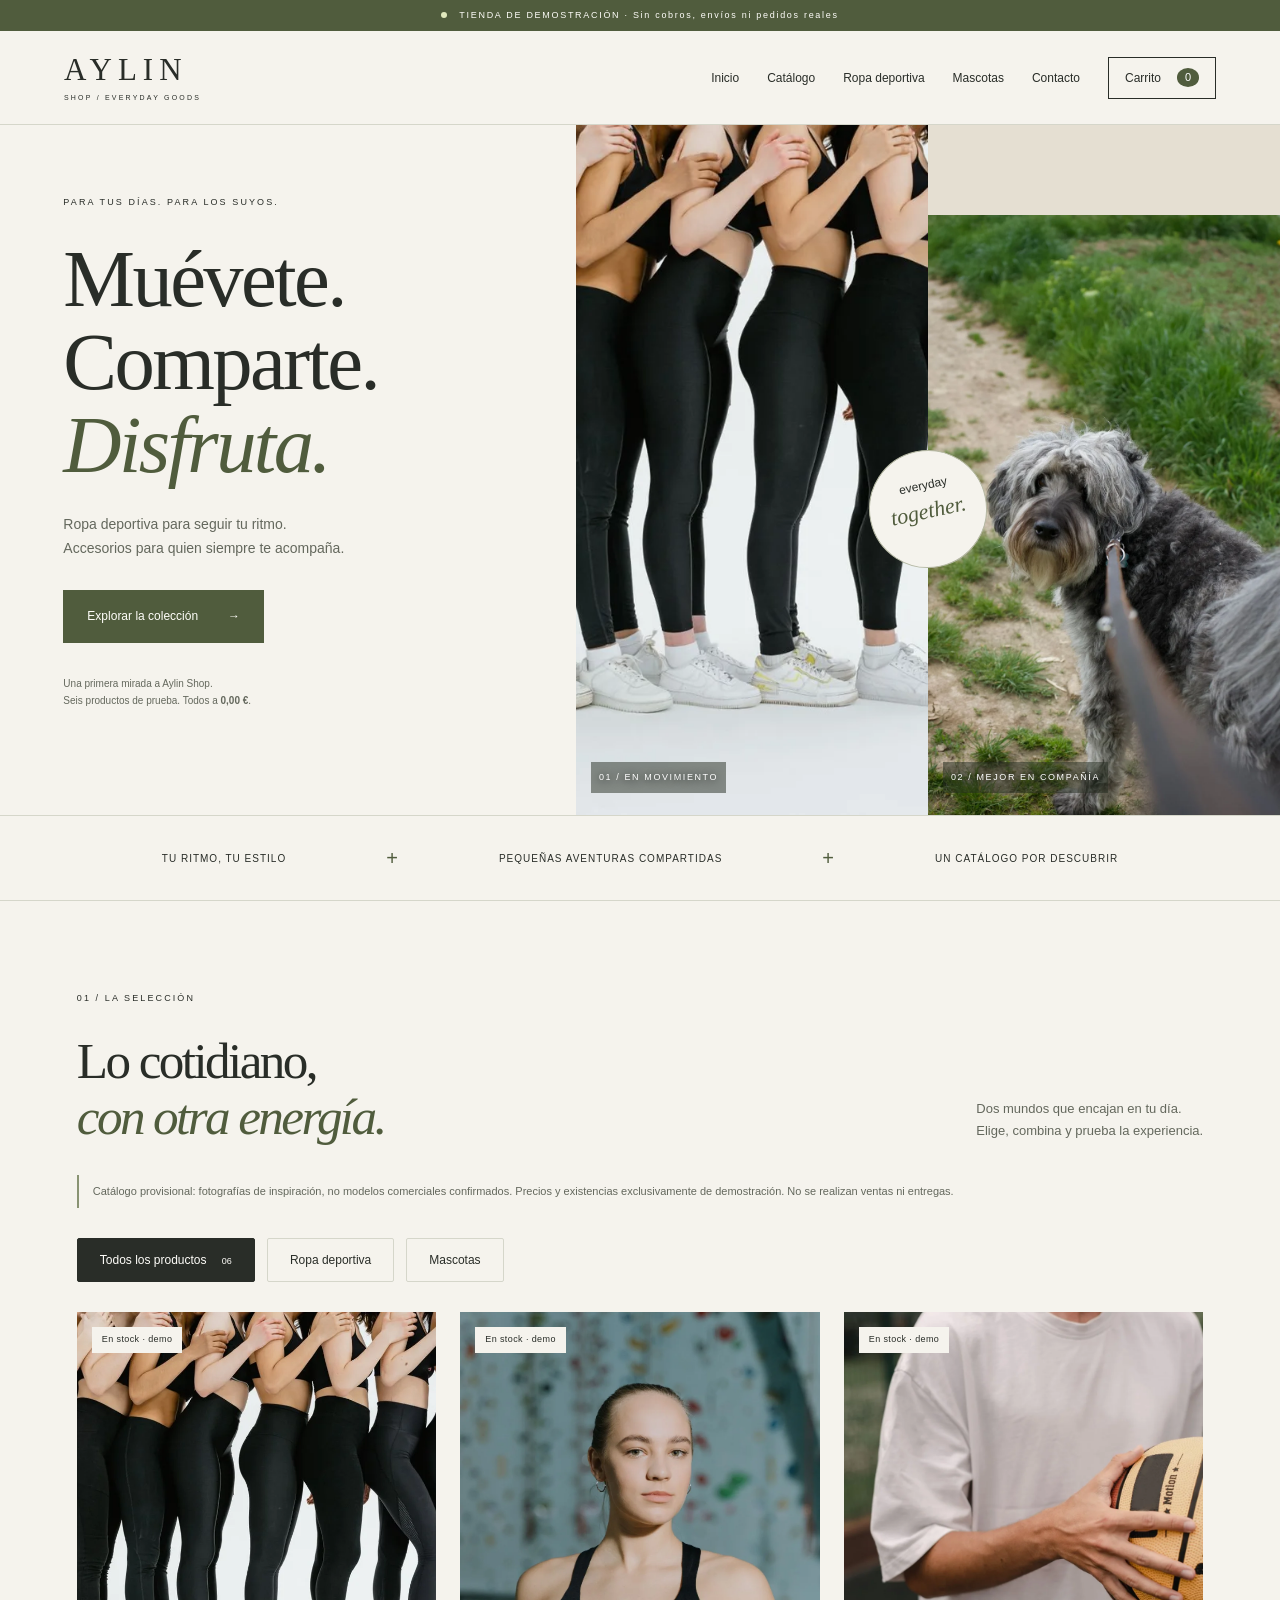
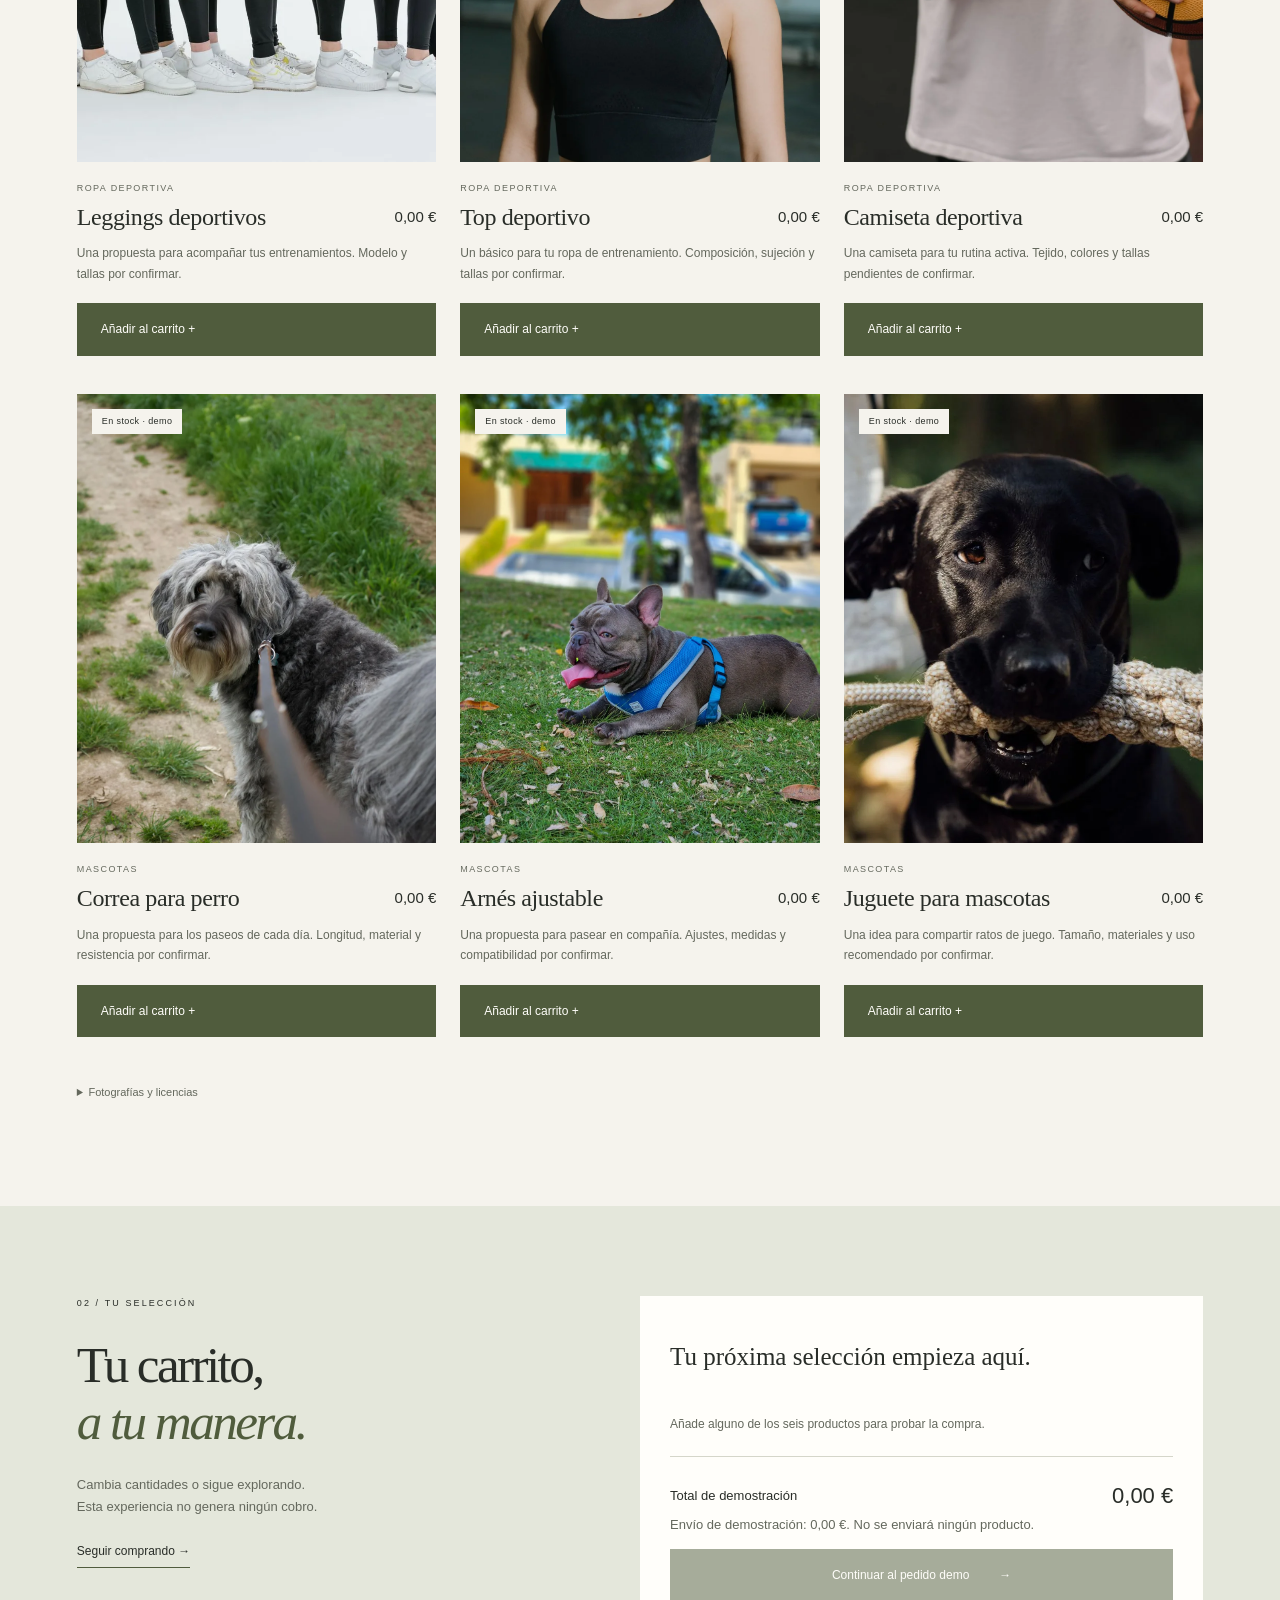
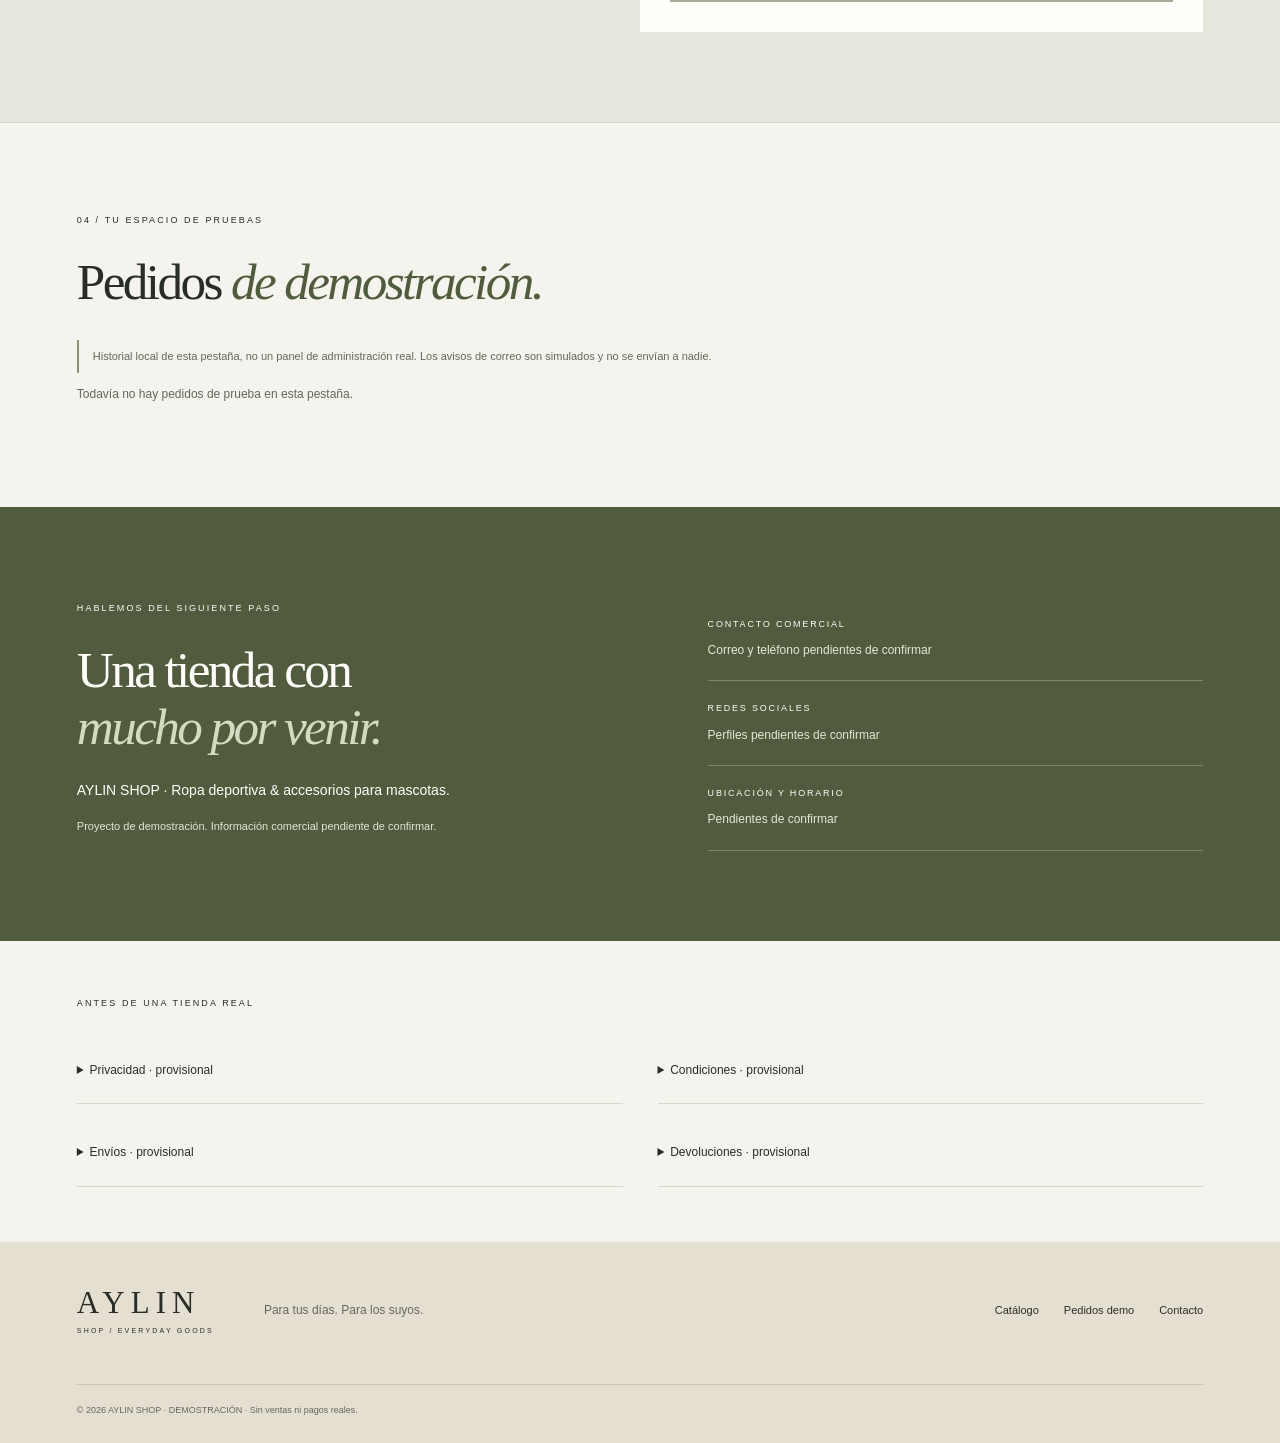
==== commit 400d6b1e: "Transformar el proyecto en Aylin Shop con compra gratuita de demostración" ====
--- a/index.html
+++ b/index.html
@@ -1,61 +1,29 @@
 <!doctype html>
 <html lang="es">
 <head>
-  <meta charset="UTF-8">
-  <meta name="viewport" content="width=device-width, initial-scale=1">
-  <meta name="description" content="Demo de Aylin Nails: un espacio dedicado al cuidado y diseño de uñas de manos y pies. Descubre servicios e inspiración para tu próxima manicura.">
-  <meta name="robots" content="noindex, nofollow">
-  <meta name="theme-color" content="#f8f4ef">
-  <title>Aylin Nails · Tu momento empieza aquí</title>
-  <link rel="icon" type="image/svg+xml" href="img/favicon.svg">
-  <link rel="stylesheet" href="css/estilos.css">
-  <script src="js/script.js" defer></script>
+<meta charset="UTF-8"><meta name="viewport" content="width=device-width, initial-scale=1">
+<meta name="robots" content="noindex, nofollow"><meta name="theme-color" content="#f5f3ed">
+<meta name="description" content="Aylin Shop: demostración de tienda de ropa deportiva y accesorios para mascotas. Seis productos de prueba, sin ventas ni pagos reales.">
+<title>AYLIN SHOP · Muévete. Comparte. Disfruta.</title>
+<link rel="icon" href="img/shop-icon.svg" type="image/svg+xml"><link rel="stylesheet" href="css/estilos.css">
+<script src="js/catalogo.js" defer></script><script src="js/integraciones.js" defer></script><script src="js/script.js" defer></script>
 </head>
 <body>
 <a class="skip" href="#contenido">Saltar al contenido</a>
-<div class="demo-bar">UNA PRIMERA MIRADA A AYLIN NAILS <span>· Página de demostración</span></div>
-<header class="header">
-  <a class="brand" href="#inicio" aria-label="Aylin Nails, inicio">AYLIN<span>NAILS STUDIO</span></a>
-  <button class="menu-toggle" type="button" aria-expanded="false" aria-controls="navegacion" aria-label="Abrir menú"><span></span><span></span></button>
-  <nav id="navegacion" aria-label="Navegación principal">
-    <a href="#inicio">Inicio</a><a href="#sobre-mi">Sobre mí</a><a href="#servicios">Servicios</a><a href="#galeria">Galería</a><a href="#novedades">Novedades</a><a href="#contacto">Contacto</a>
-    <a class="button button-small" href="#reservas" data-reserva>Reservar cita <span aria-hidden="true">↗</span></a>
-  </nav>
-</header>
+<div class="demo-banner"><span class="status-dot" aria-hidden="true"></span> TIENDA DE DEMOSTRACIÓN <span>· Sin cobros, envíos ni pedidos reales</span></div>
+<header class="header"><a href="#inicio" class="brand" aria-label="Aylin Shop, inicio">AYLIN<span>SHOP / EVERYDAY GOODS</span></a><button id="menu-toggle" class="menu-toggle" type="button" aria-controls="navigation" aria-expanded="false" aria-label="Abrir menú">☰</button><nav id="navigation" aria-label="Navegación principal"><a href="#inicio">Inicio</a><a href="#catalogo" data-category="todos">Catálogo</a><a href="#catalogo" data-category="deporte">Ropa deportiva</a><a href="#catalogo" data-category="mascotas">Mascotas</a><a href="#contacto">Contacto</a><a href="#carrito" class="cart-link">Carrito <span id="cart-count" aria-label="Unidades en el carrito">0</span></a></nav></header>
 <main id="contenido">
-<section class="hero" id="inicio">
-  <div class="hero-copy">
-    <p class="eyebrow"><span class="line"></span> EL ARTE DE CUIDAR TUS UÑAS</p>
-    <p class="hero-name">AYLIN NAILS</p>
-    <h1>Tus uñas,<br>tu estilo,<br><em>tu momento.</em></h1>
-    <p class="intro">Pequeños detalles que hablan de ti. Un espacio para cuidar tus manos y pies, expresar tu estilo y dedicarte un momento.</p>
-    <div class="hero-actions"><a class="button" href="#reservas" data-reserva>Reservar cita <span aria-hidden="true">↗</span></a><a class="text-link" href="#galeria">Ver nuestros trabajos <span aria-hidden="true">↗</span></a></div>
-    <div class="hero-note"><span aria-hidden="true">✧</span> Diseños con personalidad. Cuidado en cada detalle.</div>
-  </div>
-  <div class="hero-visual"><img src="img/pexels-34373400.webp" width="1050" height="1400" fetchpriority="high" alt="Fotografía de inspiración de una mano con manicura perlada y anillos dorados"><a class="image-label" href="https://www.pexels.com/photo/elegant-manicured-hand-with-gold-rings-34373400/" target="_blank" rel="noopener noreferrer">FOTO: MOO LENS / PEXELS · DEMO</a><div class="hero-stamp">made with<br><em>love</em><span>AYLIN NAILS</span></div><div class="visual-caption"><span>01 / THE PEARL EDIT</span><span>Delicadeza que se siente.</span></div></div>
-</section>
-<div class="values" aria-label="Nuestra inspiración"><span>Tu estilo, siempre</span><i aria-hidden="true">✧</i><span>Manos & pies</span><i aria-hidden="true">✧</i><span>Detalles que enamoran</span><i aria-hidden="true">✧</i><span>Un momento para ti</span></div>
-<section class="section about" id="sobre-mi">
-  <div class="about-art reveal"><img src="img/estudio.svg" width="800" height="960" loading="lazy" alt="Composición ilustrada de esmaltes y muestras de uñas, pendiente de sustituir por una fotografía de Aylin"><div class="art-note">Aquí comienza<br><em>tu momento.</em></div><span class="image-label">ESPACIO PARA LA FOTO DE AYLIN</span></div>
-  <div class="about-copy reveal"><p class="eyebrow">01 / CONOCE A AYLIN</p><h2>Pasión por<br><em>cada detalle.</em></h2><p>Detrás de cada diseño hay una forma de entender el cuidado: escuchar, crear y prestar atención a lo pequeño.</p><p>La propuesta de Aylin Nails es que tus uñas se sientan tan tuyas como tu estilo. Desde un acabado natural hasta un diseño con personalidad, la inspiración empieza contigo.</p><p class="subtle">Presentación provisional. La historia y la fotografía de Aylin se incorporarán cuando conozcamos su proyecto.</p><a class="text-link" href="#servicios">Encuentra tu próximo look <span aria-hidden="true">↗</span></a></div>
-</section>
-<section class="services-wrap" id="servicios"><div class="section">
-  <div class="section-heading reveal"><div><p class="eyebrow">02 / CUIDADO A TU MEDIDA</p><h2>Un detalle.<br><em>Muchas posibilidades.</em></h2></div><p>Para las que aman lo sutil.<br>Para las que se atreven con todo.<br>Encuentra tu forma de expresarte.</p></div>
-  <p class="section-disclaimer">Carta de servicios de demostración · Disponibilidad y precios pendientes de confirmar.</p>
-  <div id="servicios-lista" class="service-grid"></div>
-</div></section>
-<section class="section gallery-section" id="galeria">
-  <div class="section-heading reveal"><div><p class="eyebrow">03 / EL MOODBOARD</p><h2>Un poco de <em>inspiración.</em></h2></div><p>Guarda una idea.<br>Hazla tuya.</p></div>
-  <p class="section-disclaimer">Fotografías de inspiración de Pexels, no trabajos de Aylin. Servicios y precios de ejemplo: orientativos, provisionales y sujetos a confirmación; no son tarifas oficiales.</p>
-  <div class="filters" role="group" aria-label="Filtrar galería"><button class="active" type="button" data-filter="todas" aria-pressed="true">Todas</button><button type="button" data-filter="acrilicas" aria-pressed="false">Acrílicas</button><button type="button" data-filter="manicura" aria-pressed="false">Manicura</button><button type="button" data-filter="disenos" aria-pressed="false">Diseños</button><button type="button" data-filter="pedicura" aria-pressed="false">Pedicura</button></div>
-  <div id="galeria-lista" class="gallery-grid"></div><details class="photo-credits"><summary>Fotografías y licencia</summary><p>Selección de fotografías de Pexels, utilizadas bajo su <a href="https://www.pexels.com/license/" target="_blank" rel="noopener noreferrer">licencia gratuita</a>. No implican colaboración con sus autores. Los servicios son propuestas de demostración; no certifican la técnica utilizada en cada fotografía. Precios de ejemplo por servicio completo, con decoración cuando se indica.</p><ul id="photo-credit-list"></ul></details><p id="gallery-status" class="sr-only" role="status"></p>
-</section>
-<section class="news-wrap" id="novedades"><div class="section"><div class="section-heading reveal"><div><p class="eyebrow">04 / EL DIARIO DE AYLIN</p><h2>Lo último, <em>con mimo.</em></h2></div><p>Ideas, tendencias y pequeños<br>motivos para cuidarte.</p></div><p class="section-disclaimer">Fotografías de inspiración de Pexels, no trabajos realizados por Aylin. Publicaciones de demostración.</p><div id="novedades-lista" class="news-grid"></div></div></section>
-<section class="booking" id="reservas"><span class="booking-flower" aria-hidden="true">✳</span><p class="eyebrow">UN RATITO SOLO PARA TI</p><h2>¿Lista para lucir<br>unas uñas <em>increíbles?</em></h2><p>Cuéntanos qué tienes en mente.<br>Tu próximo diseño empieza con una conversación.</p><a class="button" href="#contacto" data-reserva>Reservar por WhatsApp <span aria-hidden="true">↗</span></a><small>Demo: conversación con el número de prueba.<br>Tú decides si envías el mensaje. No confirma una cita.</small></section>
-<section class="section contact" id="contacto"><div><p class="eyebrow">05 / HABLEMOS</p><h2>Nos encantará<br><em>conocerte.</em></h2><p>AYLIN NAILS · Uñas de manos y pies</p><a class="text-link" href="#reservas" data-reserva>Escribir por WhatsApp <span aria-hidden="true">↗</span></a><p class="subtle">Se utiliza un número de prueba, no el teléfono comercial definitivo.</p></div><dl class="contact-details"><div><dt>ENCUÉNTRANOS</dt><dd>Ubicación pendiente de confirmar</dd></div><div><dt>TELÉFONO</dt><dd>Pendiente de confirmar</dd></div><div><dt>HORARIO</dt><dd>Pendiente de confirmar</dd></div><div><dt>INSTAGRAM</dt><dd>Perfil pendiente de confirmar</dd></div></dl></section>
+<section class="hero" id="inicio"><div class="hero-copy"><p class="eyebrow">PARA TUS DÍAS. PARA LOS SUYOS.</p><h1>Muévete.<br>Comparte.<br><em>Disfruta.</em></h1><p class="hero-intro">Ropa deportiva para seguir tu ritmo.<br>Accesorios para quien siempre te acompaña.</p><a class="button" href="#catalogo" data-category="todos">Explorar la colección <span aria-hidden="true">→</span></a><p class="hero-footnote">Una primera mirada a Aylin Shop.<br>Seis productos de prueba. Todos a <strong>0,00 €</strong>.</p></div><div class="hero-photos"><figure class="hero-sport"><img src="img/shop-leggings.webp" width="1100" height="1400" alt="Fotografía de inspiración de conjuntos deportivos negros con leggings" fetchpriority="high"><figcaption>01 / EN MOVIMIENTO</figcaption></figure><figure class="hero-pet"><img src="img/shop-correa.webp" width="1100" height="1400" alt="Perro con correa durante un paseo al aire libre"><figcaption>02 / MEJOR EN COMPAÑÍA</figcaption></figure><span class="hero-seal" aria-hidden="true">everyday<br><em>together.</em></span></div></section>
+<div class="manifesto"><span>Tu ritmo, tu estilo</span><span aria-hidden="true">+</span><span>Pequeñas aventuras compartidas</span><span aria-hidden="true">+</span><span>Un catálogo por descubrir</span></div>
+<section id="catalogo" class="section"><div class="section-heading"><div><p class="eyebrow">01 / LA SELECCIÓN</p><h2>Lo cotidiano,<br><em>con otra energía.</em></h2></div><p>Dos mundos que encajan en tu día.<br>Elige, combina y prueba la experiencia.</p></div><p class="notice">Catálogo provisional: fotografías de inspiración, no modelos comerciales confirmados. Precios y existencias exclusivamente de demostración. No se realizan ventas ni entregas.</p><div class="filters" role="group" aria-label="Filtrar productos"><button type="button" data-filter="todos" aria-pressed="true" class="active">Todos los productos <span>06</span></button><button type="button" data-filter="deporte" aria-pressed="false">Ropa deportiva</button><button type="button" data-filter="mascotas" aria-pressed="false">Mascotas</button></div><div id="products" class="product-grid"></div><p id="filter-status" class="sr-only" role="status"></p><details class="credits"><summary>Fotografías y licencias</summary><p>Imágenes de Pexels bajo su <a href="https://www.pexels.com/license/" target="_blank" rel="noopener noreferrer">licencia gratuita</a>. No implican colaboración ni recomendación de sus autores o de las marcas fotografiadas.</p><ul id="photo-credits"></ul></details></section>
+<section class="cart-section" id="carrito"><div class="section cart-layout"><div><p class="eyebrow">02 / TU SELECCIÓN</p><h2>Tu carrito,<br><em>a tu manera.</em></h2><p>Cambia cantidades o sigue explorando.<br>Esta experiencia no genera ningún cobro.</p><a href="#catalogo" class="text-link">Seguir comprando →</a></div><div class="cart-panel"><div id="cart-items"></div><div class="cart-total"><span>Total de demostración</span><strong id="cart-total">0,00 €</strong></div><p class="fine-print">Envío de demostración: 0,00 €. No se enviará ningún producto.</p><button id="checkout-start" class="button full" type="button" disabled>Continuar al pedido demo <span aria-hidden="true">→</span></button><button id="cart-clear" class="text-button" type="button" hidden>Vaciar carrito</button></div></div></section>
+<section id="checkout" class="section checkout-section" hidden aria-labelledby="checkout-title"><p class="eyebrow">03 / ÚLTIMO PASO</p><h2 id="checkout-title" tabindex="-1">Probamos la compra.<br><em>Sin pagar nada.</em></h2><div class="checkout-layout"><form id="checkout-form"><p class="notice">Utiliza solo datos ficticios. Los datos no se envían a ningún servidor; el historial se conserva en esta pestaña hasta que la cierres o lo borres.</p><button class="text-link sample-button" type="button" id="fill-demo">Rellenar con datos ficticios de ejemplo</button><fieldset><legend>Datos para el pedido de prueba</legend><div class="form-grid"><label class="wide">Nombre y apellidos<input name="name" autocomplete="off" required minlength="3" maxlength="100" placeholder="Alex Demo"></label><label>Correo electrónico<input name="email" type="email" autocomplete="off" required maxlength="150" placeholder="ejemplo@example.com"></label><label>Teléfono<input name="phone" type="tel" autocomplete="off" required pattern="\+?[0-9]{7,15}" maxlength="25" placeholder="600000000"></label><label class="wide">Dirección de envío ficticia<input name="address" autocomplete="off" required minlength="5" maxlength="180" placeholder="Calle de Ejemplo, 1"></label><label>Código postal (España)<input name="postal" inputmode="numeric" autocomplete="off" required pattern="[0-9]{5}" maxlength="5" placeholder="28001"></label><label>Ciudad<input name="city" autocomplete="off" required minlength="2" maxlength="80" placeholder="Ciudad de ejemplo"></label><label class="wide">Provincia<input name="province" autocomplete="off" required minlength="2" maxlength="80" placeholder="Provincia de ejemplo"></label></div></fieldset><fieldset class="payment-options"><legend>Método de compra</legend><label class="demo-method"><input type="radio" name="payment" value="demo" checked> Pedido gratuito de demostración · 0,00 €</label><div class="future-payments"><span>PayPal <small>No activado</small></span><span>Apple Pay <small>No activado</small></span><span>Transferencia <small>No activada</small></span></div><p class="fine-print">Opciones previstas para una futura tienda. No hay transacciones ni se solicitan datos bancarios.</p></fieldset><label class="checkbox"><input type="checkbox" name="demoConsent" required> Confirmo que uso datos ficticios y entiendo que no es una compra real.</label><p id="checkout-error" class="error" role="alert"></p><button id="submit-order" class="button full" type="submit">Confirmar pedido demo · 0,00 € <span aria-hidden="true">→</span></button></form><aside class="order-summary" aria-labelledby="summary-title"><p class="eyebrow">TU PEDIDO</p><h3 id="summary-title">Todo listo para probar.</h3><div id="checkout-summary"></div><div class="cart-total"><span>Total</span><strong>0,00 €</strong></div><p class="fine-print">Sin pagos, sin cargos y sin envíos reales.</p><a href="#carrito" class="text-link">Volver al carrito</a></aside></div></section>
+<section class="section confirmation" id="confirmation" hidden aria-labelledby="confirmation-title"><p class="eyebrow">EXPERIENCIA COMPLETADA</p><h2 id="confirmation-title" tabindex="-1">Todo listo.<br><em>Era solo una prueba.</em></h2><p id="confirmation-message"></p><p>No se ha cobrado nada, enviado ningún correo ni preparado ningún envío.</p><a href="#pedidos" class="button">Ver pedido y avisos simulados →</a><a href="#catalogo" class="text-link">Seguir explorando</a></section>
+<section class="section history-section" id="pedidos"><div class="section-heading"><div><p class="eyebrow">04 / TU ESPACIO DE PRUEBAS</p><h2>Pedidos <em>de demostración.</em></h2></div><button class="text-button" id="clear-history" type="button" hidden>Borrar historial de esta pestaña</button></div><p class="notice">Historial local de esta pestaña, no un panel de administración real. Los avisos de correo son simulados y no se envían a nadie.</p><div id="orders"></div></section>
+<section class="contact-section" id="contacto"><div class="section contact-layout"><div><p class="eyebrow">HABLEMOS DEL SIGUIENTE PASO</p><h2>Una tienda con<br><em>mucho por venir.</em></h2><p>AYLIN SHOP · Ropa deportiva & accesorios para mascotas.</p><p class="fine-print">Proyecto de demostración. Información comercial pendiente de confirmar.</p></div><dl><div><dt>CONTACTO COMERCIAL</dt><dd>Correo y teléfono pendientes de confirmar</dd></div><div><dt>REDES SOCIALES</dt><dd>Perfiles pendientes de confirmar</dd></div><div><dt>UBICACIÓN Y HORARIO</dt><dd>Pendientes de confirmar</dd></div></dl></div></section>
+<section class="section legal-section" aria-label="Información provisional"><p class="eyebrow">ANTES DE UNA TIENDA REAL</p><div class="legal-grid"><details><summary>Privacidad · provisional</summary><p>Esta demo no transmite los datos del formulario. Usa datos ficticios. El carrito puede guardarse en este navegador; los pedidos solo en la sesión de esta pestaña. Puedes borrar ambos con sus botones. Faltan el titular, finalidades, base jurídica, plazos, proveedores y derechos para redactar la política definitiva.</p></details><details><summary>Condiciones · provisional</summary><p>No existe contratación ni venta real. Los seis productos son propuestas y todos los precios son de demostración. Faltan la identidad comercial, especificaciones, disponibilidad real, impuestos y condiciones definitivas.</p></details><details><summary>Envíos · provisional</summary><p>No se realizan envíos. Se deben confirmar países, transportistas, plazos, costes y procedimiento de seguimiento antes de abrir la tienda.</p></details><details><summary>Devoluciones · provisional</summary><p>No hay compras reales que devolver. Deben definirse las condiciones de desistimiento, devoluciones, incidencias y reembolsos conforme a la normativa aplicable.</p></details></div></section>
 </main>
-<footer><div class="footer-main"><a class="brand" href="#inicio">AYLIN<span>NAILS STUDIO</span></a><p>El arte de cuidar tus uñas.<br>El placer de dedicarte un momento.</p><nav aria-label="Navegación del pie"><a href="#servicios">Servicios</a><a href="#galeria">Galería</a><a href="#contacto">Contacto</a></nav></div><div class="footer-bottom"><span>© <span id="year"></span> Aylin Nails · Página de demostración</span><span>Aviso legal y privacidad: pendientes de datos reales.</span><a href="#inicio">Volver arriba ↑</a></div></footer>
-<a class="whatsapp-float" href="#reservas" data-reserva aria-label="Reservar por WhatsApp con el número de prueba"><svg viewBox="0 0 32 32" width="26" height="26" fill="none" stroke="currentColor" stroke-width="1.7" aria-hidden="true"><path d="M27 15.5a11 11 0 0 1-16.5 9.6L5 27l1.8-5.7A11 11 0 1 1 27 15.5Z"/><path d="M12 10c-3 2 0 8 5 10 3 1 5-2 3-3l-2-1-1 2c-2-1-4-3-4-4l1-1Z"/></svg></a>
-<dialog id="lightbox" aria-labelledby="lightbox-caption" aria-describedby="lightbox-price"><div class="lightbox-toolbar"><span>AYLIN / INSPIRACIÓN · DEMO</span><button type="button" id="lightbox-close" aria-label="Cerrar imagen">✕</button></div><div class="lightbox-content"><button type="button" id="lightbox-prev" aria-label="Imagen anterior">←</button><img id="lightbox-img" alt=""><button type="button" id="lightbox-next" aria-label="Imagen siguiente">→</button></div><div class="lightbox-info"><h2 id="lightbox-caption"></h2><p id="lightbox-price"></p><p class="lightbox-disclaimer">Fotografía de banco de imágenes, no un trabajo de Aylin. Precio de ejemplo, no tarifa oficial. Disponibilidad pendiente de confirmar.</p><a id="lightbox-booking" class="button" href="#reservas">Consultar o reservar por WhatsApp →</a><p><a id="lightbox-credit" target="_blank" rel="noopener noreferrer"></a></p></div><p class="lightbox-hint"><span id="lightbox-position"></span> · Desliza o utiliza las flechas para explorar.</p></dialog>
-<noscript><p class="noscript">Activa JavaScript para consultar servicios, novedades y galería, y abrir las reservas por WhatsApp.</p></noscript>
+<footer><a class="brand" href="#inicio">AYLIN<span>SHOP / EVERYDAY GOODS</span></a><p>Para tus días. Para los suyos.</p><nav aria-label="Enlaces del pie"><a href="#catalogo">Catálogo</a><a href="#pedidos">Pedidos demo</a><a href="#contacto">Contacto</a></nav><div class="footer-bottom">© <span id="year"></span> AYLIN SHOP · DEMOSTRACIÓN · Sin ventas ni pagos reales.</div></footer>
+<div id="toast" class="toast" role="status" aria-live="polite"></div><p id="storage-warning" class="storage-warning" role="status" hidden></p>
+<noscript><p class="notice">Activa JavaScript para usar el catálogo, carrito y pedido de demostración.</p></noscript>
 </body></html>
--- a/css/estilos.css
+++ b/css/estilos.css
@@ -1,26 +1,5 @@
-:root{--cream:#f8f4ef;--paper:#fffdf9;--ink:#38352f;--muted:#70685e;--rose:#ead9d2;--accent:#805e4b;--line:#ded4c8;--serif:Georgia,'Times New Roman',serif;--sans:Arial,Helvetica,sans-serif}*{box-sizing:border-box}html{scroll-behavior:smooth;scroll-padding-top:110px}body{margin:0;background:var(--cream);color:var(--ink);font-family:var(--sans);font-size:15px;line-height:1.7}body.modal-open{overflow:hidden}img{max-width:100%;display:block}a{color:inherit;text-decoration:none}button{font:inherit;color:inherit;cursor:pointer}button,a{-webkit-tap-highlight-color:transparent}button:focus-visible,a:focus-visible,summary:focus-visible{outline:2px solid var(--accent);outline-offset:5px}h1,h2,h3,p{margin-top:0}h1,h2,h3{font-family:var(--serif);font-weight:400;line-height:1.1}em{font-weight:400;color:var(--accent)}h2{font-size:clamp(38px,4.2vw,60px);letter-spacing:-2px;margin-bottom:25px}.demo-bar{padding:8px 20px;text-align:center;background:#e9ddd0;font-size:9px;letter-spacing:2px}.demo-bar span{letter-spacing:1px}.header{position:sticky;top:0;z-index:20;background:rgba(248,244,239,.97);border-bottom:1px solid var(--line);display:flex;align-items:center;justify-content:space-between;padding:20px 5%}.brand{font-family:var(--serif);font-size:30px;letter-spacing:6px;line-height:1;display:inline-block}.brand span{display:block;font-family:var(--sans);font-size:8px;letter-spacing:3.3px;text-align:center;margin-top:10px}.header nav{display:flex;gap:27px;align-items:center}.header nav>a:not(.button){font-size:12px}.header nav>a:hover,.footer-main a:hover{color:var(--accent)}.button{display:inline-flex;align-items:center;justify-content:center;gap:35px;background:var(--ink);color:#fffdf9;padding:16px 26px;font-size:12px;border:1px solid var(--ink);transition:background .2s,transform .2s;min-height:48px}.button:hover{background:var(--accent);transform:translateY(-2px)}.button-small{padding:12px 20px;gap:23px}.text-link{display:inline-flex;gap:20px;font-size:12px;border-bottom:1px solid var(--accent);padding:12px 0 6px}.hero{display:grid;grid-template-columns:1fr 1fr;max-width:1600px;margin:auto;min-height:720px}.hero-copy{padding:70px 10% 40px}.eyebrow{font-size:10px;letter-spacing:2.4px;font-weight:500;margin-bottom:28px;display:flex;align-items:center;gap:12px}.line{display:inline-block;width:28px;height:1px;background:var(--accent)}.hero-name{font-size:10px;letter-spacing:5px;margin-bottom:12px}h1{font-size:clamp(60px,6.1vw,96px);letter-spacing:-3.8px;margin-bottom:28px}.intro{max-width:370px;color:var(--muted);font-size:14px;line-height:1.9}.hero-actions{display:flex;align-items:center;gap:26px;margin-top:30px}.hero-note{font-size:10px;color:var(--muted);margin-top:45px;display:flex;gap:13px;align-items:center}.hero-note>span{font-size:25px;color:var(--accent)}.hero-visual{position:relative;background:#e4d2c7;overflow:hidden;min-height:600px}.hero-visual>img{width:100%;height:100%;object-fit:cover;position:absolute}.image-label{position:absolute;top:25px;left:25px;font-size:8px;letter-spacing:1.5px;background:rgba(255,253,249,.85);padding:6px 10px}.hero-stamp{position:absolute;right:25px;bottom:85px;border:1px solid #947760;border-radius:50%;height:123px;width:123px;text-align:center;padding:22px 8px;font-size:11px;line-height:1.2;transform:rotate(12deg);background:#f7efe2dd}.hero-stamp em{display:block;font-family:var(--serif);font-size:33px}.hero-stamp span{display:block;font-size:7px;letter-spacing:2px;margin-top:8px}.visual-caption{position:absolute;bottom:0;width:100%;display:flex;justify-content:space-between;padding:20px 27px;font-size:9px;letter-spacing:1px;background:#f4eadedb}.visual-caption span+span{font-family:var(--serif);font-style:italic;font-size:14px;letter-spacing:0}.values{display:flex;justify-content:space-evenly;align-items:center;gap:20px;padding:26px 5%;border-top:1px solid var(--line);border-bottom:1px solid var(--line);font-size:10px;letter-spacing:1.8px;text-transform:uppercase}.values i{font-size:23px;color:var(--accent)}.section{max-width:1320px;margin:auto;padding:105px 6%}.about{display:grid;grid-template-columns:1fr 1fr;gap:12%;align-items:center}.about-art{position:relative;background:#e5dbcc}.about-art img{width:100%;max-height:550px;object-fit:cover}.art-note{position:absolute;bottom:35px;left:30px;font-family:var(--serif);font-size:34px;line-height:1.2}.about-copy p:not(.eyebrow){color:var(--muted);font-size:14px}.subtle{font-size:11px!important;line-height:1.8;color:var(--muted);max-width:410px}.services-wrap{background:#efe8df}.section-heading{display:flex;justify-content:space-between;gap:35px;align-items:flex-end;margin-bottom:35px}.section-heading h2{margin-bottom:0}.section-heading>p{font-size:13px;color:var(--muted);margin:0 0 5px;max-width:300px}.section-disclaimer{font-size:11px;color:var(--muted);margin-bottom:28px}.service-grid{display:grid;grid-template-columns:repeat(3,1fr);gap:18px}.service-card{background:var(--paper);padding:32px;transition:transform .25s,box-shadow .25s}.service-card:hover{transform:translateY(-5px);box-shadow:0 12px 25px #574d3e0c}.service-top{display:flex;justify-content:space-between;align-items:center;margin-bottom:28px;color:var(--accent)}.service-top svg{width:40px;height:45px}.service-top span{font-size:10px;letter-spacing:1px}.service-card h3{font-size:24px;letter-spacing:-.5px}.service-card p{font-size:12px;min-height:64px;color:var(--muted)}.service-bottom{border-top:1px solid var(--line);padding-top:18px;display:flex;justify-content:space-between;align-items:center;gap:10px}.price{font-size:11px}.service-bottom a{font-size:11px;border-bottom:1px solid var(--line);padding:6px 0}.filters{display:flex;gap:12px;flex-wrap:wrap;margin-bottom:30px}.filters button{border:1px solid var(--line);background:transparent;border-radius:30px;padding:10px 23px;font-size:12px;min-height:44px}.filters button.active,.filters button:hover{background:var(--ink);color:var(--paper);border-color:var(--ink)}.gallery-grid{display:grid;grid-template-columns:repeat(3,1fr);gap:20px}.gallery-item{position:relative;padding:0;border:0;background:#e1d3c7;overflow:hidden;text-align:left;aspect-ratio:4/5}.gallery-item img{width:100%;height:100%;object-fit:cover;transition:transform .5s}.gallery-item:hover img{transform:scale(1.045)}.gallery-caption{position:absolute;bottom:0;left:0;right:0;padding:40px 22px 18px;background:linear-gradient(transparent,#2f211b9c);color:white;display:flex;justify-content:space-between;align-items:center;font-size:12px}.gallery-caption>span:last-child{font-size:25px;font-weight:300}.gallery-item[hidden]{display:none}.news-wrap{background:#efe8df}.news-grid{display:grid;grid-template-columns:repeat(3,1fr);gap:25px}.news-card img{width:100%;aspect-ratio:1.6;object-fit:cover}.news-copy{padding:22px 0}.news-meta{font-size:9px;color:var(--accent);letter-spacing:1px}.news-card h3{font-size:25px;margin:12px 0}.news-card p{font-size:12px;color:var(--muted)}.news-card details{font-size:12px;color:var(--muted)}.news-card summary{width:fit-content;cursor:pointer;border-bottom:1px solid var(--accent);padding:8px 0;color:var(--ink)}.news-card details p{margin-top:15px}.booking{text-align:center;background:#e9d5cd;padding:80px 20px;position:relative;overflow:hidden}.booking .eyebrow{justify-content:center}.booking h2{font-size:clamp(40px,5vw,68px)}.booking>p:not(.eyebrow){font-size:14px;color:#65574e}.booking small{display:block;font-size:10px;margin-top:18px;color:#65574e}.booking-flower{display:block;font-size:50px;color:var(--accent);line-height:1;margin-bottom:25px}.contact{display:grid;grid-template-columns:1fr 1fr;gap:12%}.contact p{font-size:13px}.contact-details{margin:0}.contact-details>div{padding:19px 0;border-bottom:1px solid var(--line)}.contact-details>div:first-child{padding-top:0}.contact-details dt{font-size:9px;letter-spacing:2px;margin-bottom:7px;color:var(--accent)}.contact-details dd{margin:0;font-size:13px}footer{padding:50px 6% 20px;background:#eae3d8}.footer-main{display:flex;gap:55px;align-items:center;padding-bottom:40px}.footer-main p{font-size:12px;color:var(--muted);margin:0}.footer-main nav{display:flex;margin-left:auto;gap:25px;font-size:12px}.footer-bottom{display:flex;justify-content:space-between;gap:18px;border-top:1px solid #d3c8b9;padding-top:18px;font-size:9px;color:#655e54}.whatsapp-float{position:fixed;bottom:24px;right:24px;z-index:25;display:grid;place-items:center;background:var(--ink);color:white;width:56px;height:56px;border:1px solid #b59b80;border-radius:50%;box-shadow:0 5px 18px #0002;transition:transform .2s}.whatsapp-float:hover{transform:translateY(-4px)}dialog{border:0;background:var(--paper);color:var(--ink);width:min(940px,95vw);padding:20px;max-height:95dvh}dialog::backdrop{background:#211d18d9}.lightbox-toolbar{display:flex;justify-content:space-between;align-items:center;font-size:9px;letter-spacing:1px;gap:10px}.lightbox-toolbar button,.lightbox-content button{border:0;background:transparent;min-width:44px;min-height:44px;font-size:22px}.lightbox-content{display:grid;grid-template-columns:44px 1fr 44px;align-items:center;gap:10px}.lightbox-content img{max-height:65dvh;width:100%;object-fit:contain}#lightbox-caption{text-align:center;margin:14px 0 0;font-family:var(--serif);font-size:22px}.lightbox-hint{text-align:center;font-size:10px;color:var(--muted);margin:8px 0}.menu-toggle{display:none}.reveal{transition:opacity .6s,transform .6s}.reveal.pending{opacity:0;transform:translateY(20px)}.sr-only,.skip:not(:focus){position:absolute;width:1px;height:1px;padding:0;overflow:hidden;clip-path:inset(50%);white-space:nowrap}.skip:focus{position:fixed;top:10px;left:10px;z-index:60;background:white;padding:10px}.noscript{padding:30px;background:white}
-@media(min-width:1500px){.hero-copy{padding-top:100px}.hero{min-height:820px}}
-@media(max-width:1050px){.header nav{gap:16px}.header{padding-inline:4%}.hero-copy{padding:50px 8% 30px}.hero-actions{gap:18px;flex-wrap:wrap}.hero{min-height:650px}.service-card{padding:24px}.section{padding:80px 5%}.about{gap:7%}.footer-main{gap:30px}}
-@media(max-width:800px){html{scroll-padding-top:90px}.header{padding:17px 6%}.brand{font-size:26px}.menu-toggle{display:flex;flex-direction:column;gap:7px;justify-content:center;align-items:center;width:44px;height:44px;border:1px solid var(--line);background:transparent}.menu-toggle span{width:19px;height:1px;background:var(--ink);transition:transform .2s}.menu-toggle[aria-expanded=true] span:first-child{transform:translateY(4px) rotate(45deg)}.menu-toggle[aria-expanded=true] span:last-child{transform:translateY(-4px) rotate(-45deg)}.header nav{display:none;position:absolute;top:100%;left:0;right:0;background:var(--cream);border-bottom:1px solid var(--line);padding:25px 6%;max-height:calc(100dvh - 90px);overflow:auto}.header nav.open{display:flex;flex-direction:column;align-items:stretch;gap:0}.header nav>a:not(.button){padding:12px 0;font-size:14px}.header nav .button{margin-top:12px}.hero-copy{padding:45px 8%}.hero{min-height:0}.hero-visual{min-height:580px}.hero h1{font-size:65px}.eyebrow{font-size:9px;letter-spacing:1.5px}.hero-note{margin-top:25px}.hero-stamp{height:100px;width:100px;padding:16px 5px;right:15px}.hero-stamp em{font-size:27px}.visual-caption{padding:15px}.visual-caption span+span{display:none}.service-grid{grid-template-columns:repeat(2,1fr)}.gallery-grid{gap:12px}.values{font-size:8px;letter-spacing:1px;gap:12px}.news-grid{gap:17px}.footer-main{flex-wrap:wrap}.footer-main nav{margin-left:0}.footer-bottom{flex-wrap:wrap;padding-right:50px}}
-@media(max-width:600px){.demo-bar{font-size:8px;letter-spacing:1px}.demo-bar span{display:block;font-size:8px;letter-spacing:1px}.hero{grid-template-columns:1fr}.hero-copy{padding:40px 7% 35px}.hero h1{font-size:clamp(59px,15vw,80px);letter-spacing:-2px}.intro{font-size:13px;max-width:360px}.hero-actions{gap:20px;flex-wrap:wrap;margin-top:24px}.hero-actions .button{padding:14px 22px}.hero-visual{min-height:0;aspect-ratio:1.12}.hero-visual>img{object-position:center 52%}.hero-note{font-size:9px}.hero-stamp{bottom:60px;right:20px}.image-label{top:16px;left:16px;font-size:7px}.values{display:grid;grid-template-columns:1fr auto 1fr;padding:20px 6%;text-align:center;gap:12px}.values i:nth-of-type(2){display:none}.values i{font-size:18px}.section{padding:65px 7%}.about{grid-template-columns:1fr;gap:35px}.about-art{max-width:420px;width:100%;margin:auto}.about-art img{aspect-ratio:1.1;object-fit:cover}.art-note{font-size:30px;bottom:25px}h2{letter-spacing:-1.5px;font-size:42px}.section-heading{display:block;margin-bottom:22px}.section-heading>p{margin-top:22px;font-size:12px}.service-grid{grid-template-columns:1fr;gap:14px}.service-card{padding:26px}.service-card p{min-height:0}.service-top{margin-bottom:15px}.service-card h3{font-size:25px;margin-bottom:14px}.service-bottom{margin-top:22px}.service-bottom a{padding:10px}.gallery-grid{grid-template-columns:repeat(2,1fr);gap:12px}.gallery-caption{padding:30px 12px 12px;font-size:10px}.gallery-caption>span:last-child{font-size:20px}.filters{gap:8px}.filters button{font-size:11px;padding:9px 17px}.news-grid{grid-template-columns:1fr;gap:26px}.news-card img{aspect-ratio:1.7}.news-copy{padding:16px 0 0}.booking{padding:60px 7%}.booking h2{font-size:42px}.contact{grid-template-columns:1fr;gap:35px}.footer-main{display:grid;gap:25px;justify-items:start}.footer-main nav{gap:25px}.footer-bottom{flex-direction:column;gap:8px}.whatsapp-float{width:50px;height:50px;right:16px;bottom:16px}.lightbox-content{grid-template-columns:36px 1fr 36px;gap:0}.lightbox-content button{min-width:36px}dialog{padding:12px}.lightbox-toolbar{font-size:7px}}
-@media(prefers-reduced-motion:reduce){html{scroll-behavior:auto}*,*::before,*::after{transition:none!important;animation:none!important}.reveal.pending{opacity:1;transform:none}}
-
-/* Galería fotográfica: conserva la cuadrícula y la paleta originales. */
-.gallery-caption>span:first-child{display:flex;flex-direction:column;gap:4px;line-height:1.4}
-.gallery-caption small{font-size:10px;color:#fff4e6}
-.gallery-caption{background:linear-gradient(transparent,rgba(30,23,20,.88))}
-.photo-credits{margin-top:25px;font-size:11px;color:var(--muted)}
-.photo-credits summary{cursor:pointer;padding:12px 0;width:fit-content;border-bottom:1px solid var(--line)}
-.photo-credits a{text-decoration:underline;text-underline-offset:3px}
-.photo-credits ul{columns:2;padding-left:18px}.photo-credits li{break-inside:avoid;margin:6px 0}
-.lightbox-content img{max-height:49dvh}
-.lightbox-info{text-align:center;padding:0 20px}
-#lightbox-caption{font-size:26px;letter-spacing:-.5px;line-height:1.2}
-#lightbox-price{font-size:13px;color:var(--accent);margin:8px 0}
-.lightbox-disclaimer{font-size:10px;color:var(--muted);max-width:560px;margin:8px auto 14px}
-.lightbox-info .button{gap:10px;padding:12px 20px}
-.lightbox-info>p:last-child{font-size:10px;margin:12px 0 0}
-#lightbox-credit{text-decoration:underline;text-underline-offset:3px}
-@media(max-width:600px){.photo-credits ul{columns:1}.gallery-caption small{font-size:9px}.lightbox-info{padding:0 6px}#lightbox-caption{font-size:22px}.lightbox-content img{max-height:40dvh}.lightbox-info .button{font-size:11px;white-space:normal}}
-
-.news-card img{height:auto}.news-card .news-photo-credit{font-size:10px;margin:16px 0 0}.news-photo-credit a{text-decoration:underline;text-underline-offset:3px}
+:root{--paper:#f5f3ed;--white:#fffefa;--ink:#292d28;--muted:#64685d;--olive:#505c3d;--pale:#e4e7db;--sand:#e5dfd2;--line:#d5d6ca;--serif:Georgia,'Times New Roman',serif;--sans:Arial,Helvetica,sans-serif}*{box-sizing:border-box}html{scroll-behavior:smooth;scroll-padding-top:110px}body{margin:0;background:var(--paper);color:var(--ink);font:14px/1.7 var(--sans)}img{display:block;max-width:100%}a{color:inherit;text-decoration:none}button,input{font:inherit}button{cursor:pointer;color:inherit}button:disabled{cursor:not-allowed;opacity:.5}a,button,input,summary{ -webkit-tap-highlight-color:transparent}a:focus-visible,button:focus-visible,input:focus-visible,summary:focus-visible{outline:2px solid var(--olive);outline-offset:4px}h1,h2,h3,p{margin-top:0}h1,h2,h3{font-weight:400;line-height:1.1}h1,h2{font-family:var(--serif);letter-spacing:-2.6px}em{font-weight:400;color:var(--olive)}h2{font-size:clamp(36px,4vw,57px);margin-bottom:24px}h3{font-family:var(--serif);font-size:27px}strong{font-weight:600}[hidden]{display:none!important}.demo-banner{background:var(--olive);color:var(--white);padding:8px 20px;text-align:center;font-size:9px;letter-spacing:1.7px}.status-dot{display:inline-block;width:6px;height:6px;margin-right:8px;border-radius:50%;background:#e1e9be}.header{position:sticky;top:0;z-index:20;background:#f5f3edf5;display:flex;align-items:center;justify-content:space-between;padding:23px 5%;border-bottom:1px solid var(--line)}.brand{font-family:var(--serif);font-size:31px;line-height:1;letter-spacing:6px}.brand span{display:block;font:7px var(--sans);letter-spacing:2.2px;margin-top:9px}.header nav{display:flex;align-items:center;gap:28px;font-size:12px}.header nav a:hover,footer a:hover{color:var(--olive)}.cart-link{border:1px solid var(--ink);padding:10px 16px;display:flex;gap:16px;align-items:center}.cart-link span{background:var(--olive);color:white;border-radius:50%;min-width:22px;text-align:center;font-size:11px}.menu-toggle{display:none}.hero{display:grid;grid-template-columns:.9fr 1.1fr;max-width:1600px;margin:auto;min-height:690px}.hero-copy{padding:70px 10% 50px 11%}.eyebrow{font-size:9px;font-weight:500;letter-spacing:2.1px;margin-bottom:26px}h1{font-size:clamp(64px,6.3vw,100px);margin-bottom:27px;line-height:1.03}.hero-intro{color:var(--muted);font-size:14px;margin-bottom:30px}.button{display:inline-flex;justify-content:center;align-items:center;gap:30px;min-height:49px;background:var(--olive);border:1px solid var(--olive);color:var(--white);padding:15px 23px;font-size:12px;transition:background .2s}.button:hover:not(:disabled){background:var(--ink)}.hero-footnote{color:var(--muted);font-size:10px;margin-top:32px}.hero-photos{position:relative;display:grid;grid-template-columns:1fr 1fr;background:var(--sand)}figure{margin:0;position:relative;overflow:hidden}.hero-photos img{width:100%;height:100%;object-fit:cover;position:absolute}.hero-sport img{object-position:48% center}.hero-pet img{object-position:50% center}.hero-pet{margin-top:90px}.hero-photos figcaption{position:absolute;bottom:22px;left:15px;color:white;font-size:9px;letter-spacing:1.6px;text-shadow:0 1px 8px #000;background:#242c2180;padding:8px}.hero-seal{position:absolute;left:calc(50% - 59px);top:47%;border-radius:50%;width:118px;height:118px;padding:25px 12px;background:var(--paper);border:1px solid #b6b9a4;text-align:center;font-size:12px;line-height:1.5;transform:rotate(-12deg)}.hero-seal em{font-family:var(--serif);font-size:22px}.manifesto{display:flex;align-items:center;justify-content:space-evenly;gap:15px;border-top:1px solid var(--line);border-bottom:1px solid var(--line);padding:25px 6%;font-size:10px;letter-spacing:1px;text-transform:uppercase}.manifesto span:nth-child(even){color:var(--olive);font-size:20px}.section{max-width:1340px;margin:auto;padding:90px 6%}.section-heading{display:flex;justify-content:space-between;align-items:end;gap:30px;margin-bottom:30px}.section-heading h2{margin-bottom:0}.section-heading>p{color:var(--muted);font-size:13px;margin-bottom:3px}.notice{font-size:11px;color:var(--muted);border-left:2px solid #899373;padding:7px 0 7px 14px;max-width:900px}.filters{display:flex;gap:12px;flex-wrap:wrap;margin:30px 0}.filters button{border:1px solid var(--line);background:transparent;padding:11px 22px;border-radius:2px;font-size:12px;min-height:44px}.filters .active,.filters button:hover{background:var(--ink);color:var(--white);border-color:var(--ink)}.filters span{font-size:9px;margin-left:12px}.product-grid{display:grid;grid-template-columns:repeat(3,1fr);gap:38px 24px}.product-card{min-width:0}.product-photo{position:relative;aspect-ratio:4/5;background:var(--sand);overflow:hidden}.product-photo img{width:100%;height:100%;object-fit:cover;transition:transform .4s}.product-card:hover img{transform:scale(1.025)}.stock{position:absolute;top:15px;left:15px;background:var(--paper);font-size:9px;padding:5px 10px;letter-spacing:.4px}.product-tag{color:var(--muted);font-size:9px;letter-spacing:1.4px;text-transform:uppercase;margin:19px 0 8px}.product-title-row{display:flex;justify-content:space-between;gap:12px;align-items:start}.product-title-row h3{font-size:24px;margin-bottom:13px;letter-spacing:-.4px}.product-price{font-size:15px;white-space:nowrap}.product-description{font-size:12px;color:var(--muted);min-height:42px;margin-bottom:18px}.product-card .button{width:100%;justify-content:space-between}.credits{font-size:11px;color:var(--muted);margin-top:35px}.credits summary{cursor:pointer;min-height:44px;padding:11px 0;width:fit-content}.credits ul{columns:2;padding-left:16px}.credits li{break-inside:avoid;margin:6px 0}.credits a{text-decoration:underline;text-underline-offset:3px}.cart-section{background:var(--pale)}.cart-layout{display:grid;grid-template-columns:1fr 1.25fr;gap:10%}.cart-layout>div>p:not(.eyebrow){font-size:13px;color:var(--muted)}.cart-panel{background:var(--white);padding:30px;align-self:start}.cart-line{display:grid;grid-template-columns:70px 1fr auto;gap:15px;border-bottom:1px solid var(--line);padding:18px 0}.cart-line:first-child{padding-top:0}.cart-line img{width:70px;height:85px;object-fit:cover}.cart-line h3{font-family:var(--sans);font-size:13px;margin:2px 0 5px}.cart-line .line-price{font-size:12px}.quantity{display:flex;align-items:center;gap:10px;margin-top:10px}.quantity button{background:transparent;border:1px solid var(--line);width:34px;height:34px}.quantity output{min-width:16px;text-align:center;font-size:12px}.remove-button{border:0;background:transparent;font-size:10px;text-decoration:underline;min-height:44px;align-self:start;padding:0 3px}.cart-total{display:flex;align-items:center;justify-content:space-between;gap:10px;border-top:1px solid var(--line);padding-top:20px;margin-top:22px;font-size:13px}.cart-total strong{font-size:22px;font-weight:400}.fine-print{font-size:11px;line-height:1.7;color:var(--muted)}.full{width:100%}.text-link{display:inline-block;font-size:12px;border:0;border-bottom:1px solid var(--olive);background:transparent;padding:10px 0 5px}.text-button{border:0;background:transparent;text-decoration:underline;text-underline-offset:4px;font-size:11px;min-height:44px;padding:10px 0}.empty-cart{font-family:var(--serif);font-size:25px;padding:10px 0}.empty-note{font-size:12px;color:var(--muted)}.checkout-layout{display:grid;grid-template-columns:1.15fr .85fr;gap:7%;align-items:start}.sample-button{margin-bottom:25px;cursor:pointer}fieldset{border:0;margin:0 0 30px;padding:0}legend{font-family:var(--serif);font-size:25px;margin-bottom:22px}.form-grid{display:grid;grid-template-columns:1fr 1fr;gap:17px}.form-grid label{display:grid;gap:6px;font-size:11px}.wide{grid-column:1/-1}input:not([type=checkbox]):not([type=radio]){border:1px solid var(--line);background:var(--white);padding:13px 12px;min-height:48px;width:100%;color:var(--ink);border-radius:0}input:focus{border-color:var(--olive)}.checkbox,.demo-method{display:flex;gap:11px;align-items:start;font-size:12px}.checkbox input,.demo-method input{accent-color:var(--olive);width:17px;height:17px;flex-shrink:0;margin-top:3px}.demo-method{background:var(--pale);padding:15px}.future-payments{display:flex;gap:12px;flex-wrap:wrap;margin:18px 0}.future-payments>span{border:1px solid var(--line);padding:10px 15px;color:var(--muted);font-size:12px}.future-payments small{display:block;font-size:9px}.order-summary{position:sticky;top:120px;padding:30px;background:var(--sand)}.summary-line{display:flex;justify-content:space-between;gap:15px;padding:12px 0;border-bottom:1px solid #c9c6b9;font-size:12px}.error{color:#923c28;font-size:12px;margin:15px 0}.confirmation{background:var(--pale);margin-top:35px;text-align:center}.confirmation .text-link{margin-left:20px}.history-section{border-top:1px solid var(--line)}.order-record{border:1px solid var(--line);background:var(--white);margin-top:18px;padding:20px}.order-record>summary{cursor:pointer;display:flex;justify-content:space-between;gap:15px;align-items:center;min-height:44px;flex-wrap:wrap}.order-record>summary span:first-child{font-family:var(--serif);font-size:20px}.order-record small{font-size:10px;color:var(--muted)}.order-id{overflow-wrap:anywhere;font-size:11px}.order-content{padding-top:25px}.order-content address{font-style:normal;font-size:12px;white-space:pre-line;overflow-wrap:anywhere}.order-content h3{font-size:23px;margin-top:25px}.order-content ul{padding-left:20px;font-size:12px}.sim-notification{padding:18px;background:var(--pale);margin:12px 0;font-size:12px}.sim-notification p{margin-bottom:5px}.contact-section{background:var(--olive);color:var(--white)}.contact-section em{color:#d3dbc0}.contact-layout{display:grid;grid-template-columns:1fr 1fr;gap:12%;align-items:center}.contact-layout .fine-print{color:#e4e7d7}.contact-layout dl{margin:0}.contact-layout dl>div{border-bottom:1px solid #ffffff40;padding:20px 0}.contact-layout dt{font-size:9px;letter-spacing:1.8px;margin-bottom:8px}.contact-layout dd{margin:0;font-size:12px;color:#e4e7d7}.legal-section{padding-block:55px}.legal-grid{display:grid;grid-template-columns:1fr 1fr;gap:15px 35px}.legal-grid details{font-size:12px;border-bottom:1px solid var(--line);padding:15px 0}.legal-grid summary{cursor:pointer;padding:8px 0}.legal-grid p{font-size:11px;color:var(--muted);margin:15px 0}footer{display:flex;align-items:center;gap:50px;flex-wrap:wrap;padding:45px 6% 25px;background:var(--sand)}footer p{font-size:12px;margin:0;color:var(--muted)}footer nav{display:flex;gap:25px;margin-left:auto;font-size:11px}.footer-bottom{width:100%;border-top:1px solid #c7c5b7;padding-top:18px;font-size:9px;color:var(--muted)}.toast{position:fixed;bottom:22px;left:50%;transform:translateX(-50%);padding:15px 22px;background:var(--ink);color:var(--white);font-size:12px;max-width:calc(100% - 30px);width:max-content;box-shadow:0 8px 30px #0002;z-index:40}.toast:empty{display:none}.storage-warning{padding:15px 6%;font-size:12px;background:var(--sand);margin:0}.sr-only,.skip:not(:focus){position:absolute;width:1px;height:1px;overflow:hidden;clip-path:inset(50%);white-space:nowrap}.skip:focus{position:fixed;z-index:100;top:10px;left:10px;background:white;padding:12px}
+@media(max-width:1050px){.header nav{gap:17px}.header{padding-inline:4%}.hero-copy{padding:60px 8%}.hero{min-height:640px}.product-title-row{display:block}.product-price{display:block;margin-bottom:10px}.cart-layout{gap:5%}.section{padding:70px 5%}}
+@media(max-width:800px){html{scroll-padding-top:90px}.menu-toggle{display:block;width:44px;height:44px;background:transparent;border:1px solid var(--line);font-size:22px}.header{padding:17px 6%}.header nav{display:none;position:absolute;top:100%;left:0;right:0;background:var(--paper);border-bottom:1px solid var(--line);padding:20px 6%;max-height:calc(100dvh - 90px);overflow:auto}.header nav.open{display:flex;flex-direction:column;align-items:stretch;gap:0}.header nav a{padding:12px 0}.header nav .cart-link{padding:12px;margin-top:10px;justify-content:space-between}.hero h1{font-size:68px}.hero-photos{grid-template-columns:1fr}.hero-pet{margin-top:0;min-height:260px}.hero-sport{min-height:330px}.hero-seal{top:42%;left:auto;right:20px}.hero-photos figcaption{bottom:15px}.manifesto{font-size:8px;letter-spacing:.5px}.product-grid{grid-template-columns:repeat(2,1fr)}.cart-layout,.checkout-layout{grid-template-columns:1fr;gap:35px}.cart-panel{padding:25px}.order-summary{position:static;grid-row:1}.contact-layout{gap:7%}.section-heading{align-items:start}footer{gap:30px}footer nav{margin-left:0}}
+@media(max-width:600px){.demo-banner{font-size:8px;letter-spacing:1px}.demo-banner>span:last-child{display:block}.brand{font-size:28px}.hero{grid-template-columns:1fr;min-height:0}.hero-copy{padding:45px 7% 40px}.hero h1{font-size:73px;letter-spacing:-2px}.hero-intro{font-size:13px}.hero-photos{grid-template-columns:1fr 1fr;min-height:340px}.hero-photos figure{min-height:340px}.hero-pet{margin-top:35px}.hero-photos figcaption{font-size:7px;padding:7px;left:8px;letter-spacing:.8px}.hero-seal{width:94px;height:94px;padding:19px 7px;right:calc(50% - 47px);top:37%;font-size:10px}.hero-seal em{font-size:19px}.manifesto{display:flex;flex-wrap:wrap;justify-content:center;padding:18px 7%;gap:8px 13px}.manifesto span:last-child{display:none}.manifesto span:nth-child(4){display:none}.section{padding:58px 6%}.section-heading{display:block}.section-heading>p{margin-top:22px;font-size:12px}.section-heading h2{font-size:40px;letter-spacing:-1.5px}.filters{gap:8px}.filters button{font-size:10px;padding:10px 13px}.filters span{margin-left:7px}.product-grid{gap:30px 14px}.product-title-row h3{font-size:20px;letter-spacing:-.3px}.product-description{font-size:11px;min-height:74px}.product-tag{font-size:8px;letter-spacing:.7px}.product-price{font-size:14px}.stock{font-size:8px;left:9px;top:9px;padding:4px 7px}.product-card .button{font-size:10px;padding:12px 10px;gap:5px}.credits ul{columns:1}.cart-panel{padding:20px}.cart-line{grid-template-columns:55px 1fr auto;gap:10px}.cart-line img{width:55px;height:75px}.cart-line h3{font-size:12px}.remove-button{font-size:9px}.form-grid{grid-template-columns:1fr}.wide{grid-column:auto}.order-summary{padding:23px}.contact-layout{grid-template-columns:1fr;gap:20px}.legal-grid{grid-template-columns:1fr}.confirmation .text-link{margin-left:0;display:block;width:fit-content;margin:20px auto 0}.order-record{padding:15px}.order-record>summary span:first-child{font-size:19px}footer{padding:40px 6% 20px;display:block}footer p{margin:25px 0}footer nav{margin-bottom:25px}.toast{bottom:12px;font-size:11px}.checkbox{font-size:11px}}
+@media(prefers-reduced-motion:reduce){html{scroll-behavior:auto}*,*::before,*::after{transition:none!important;animation:none!important}}
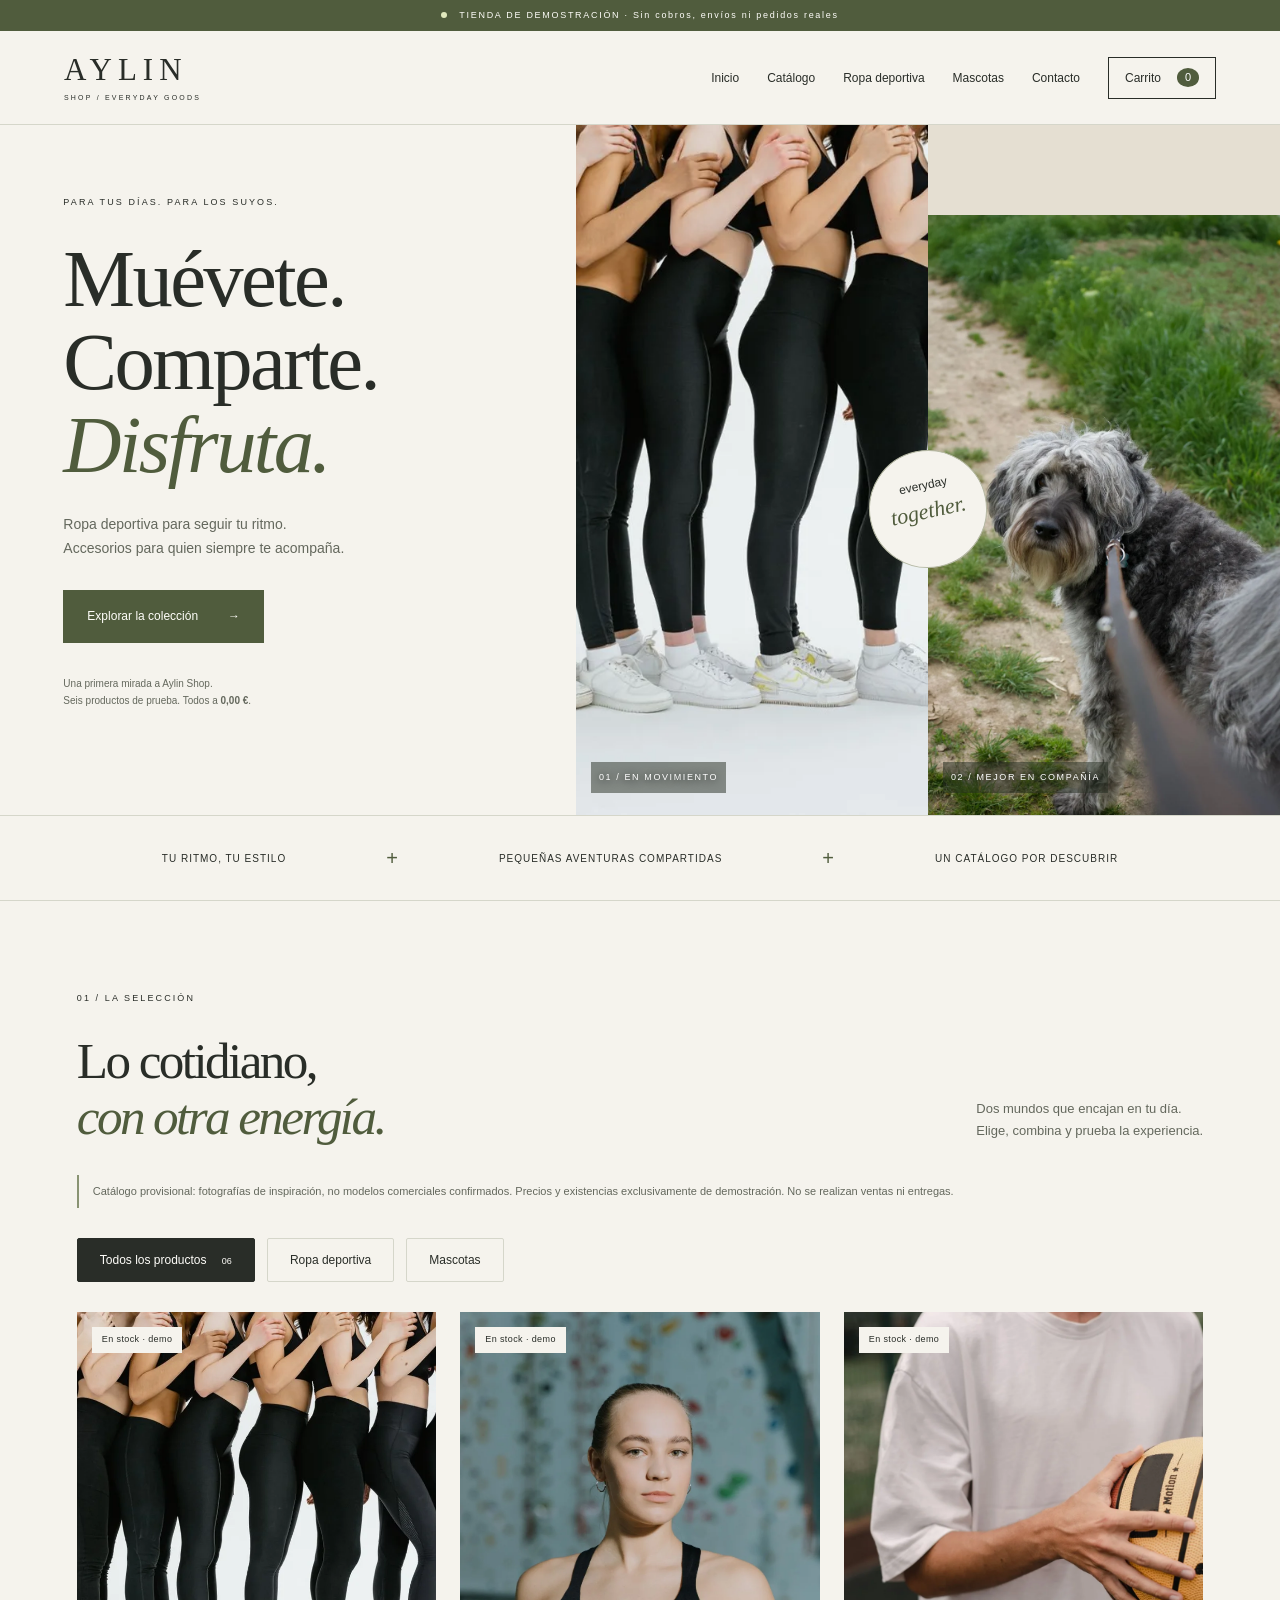
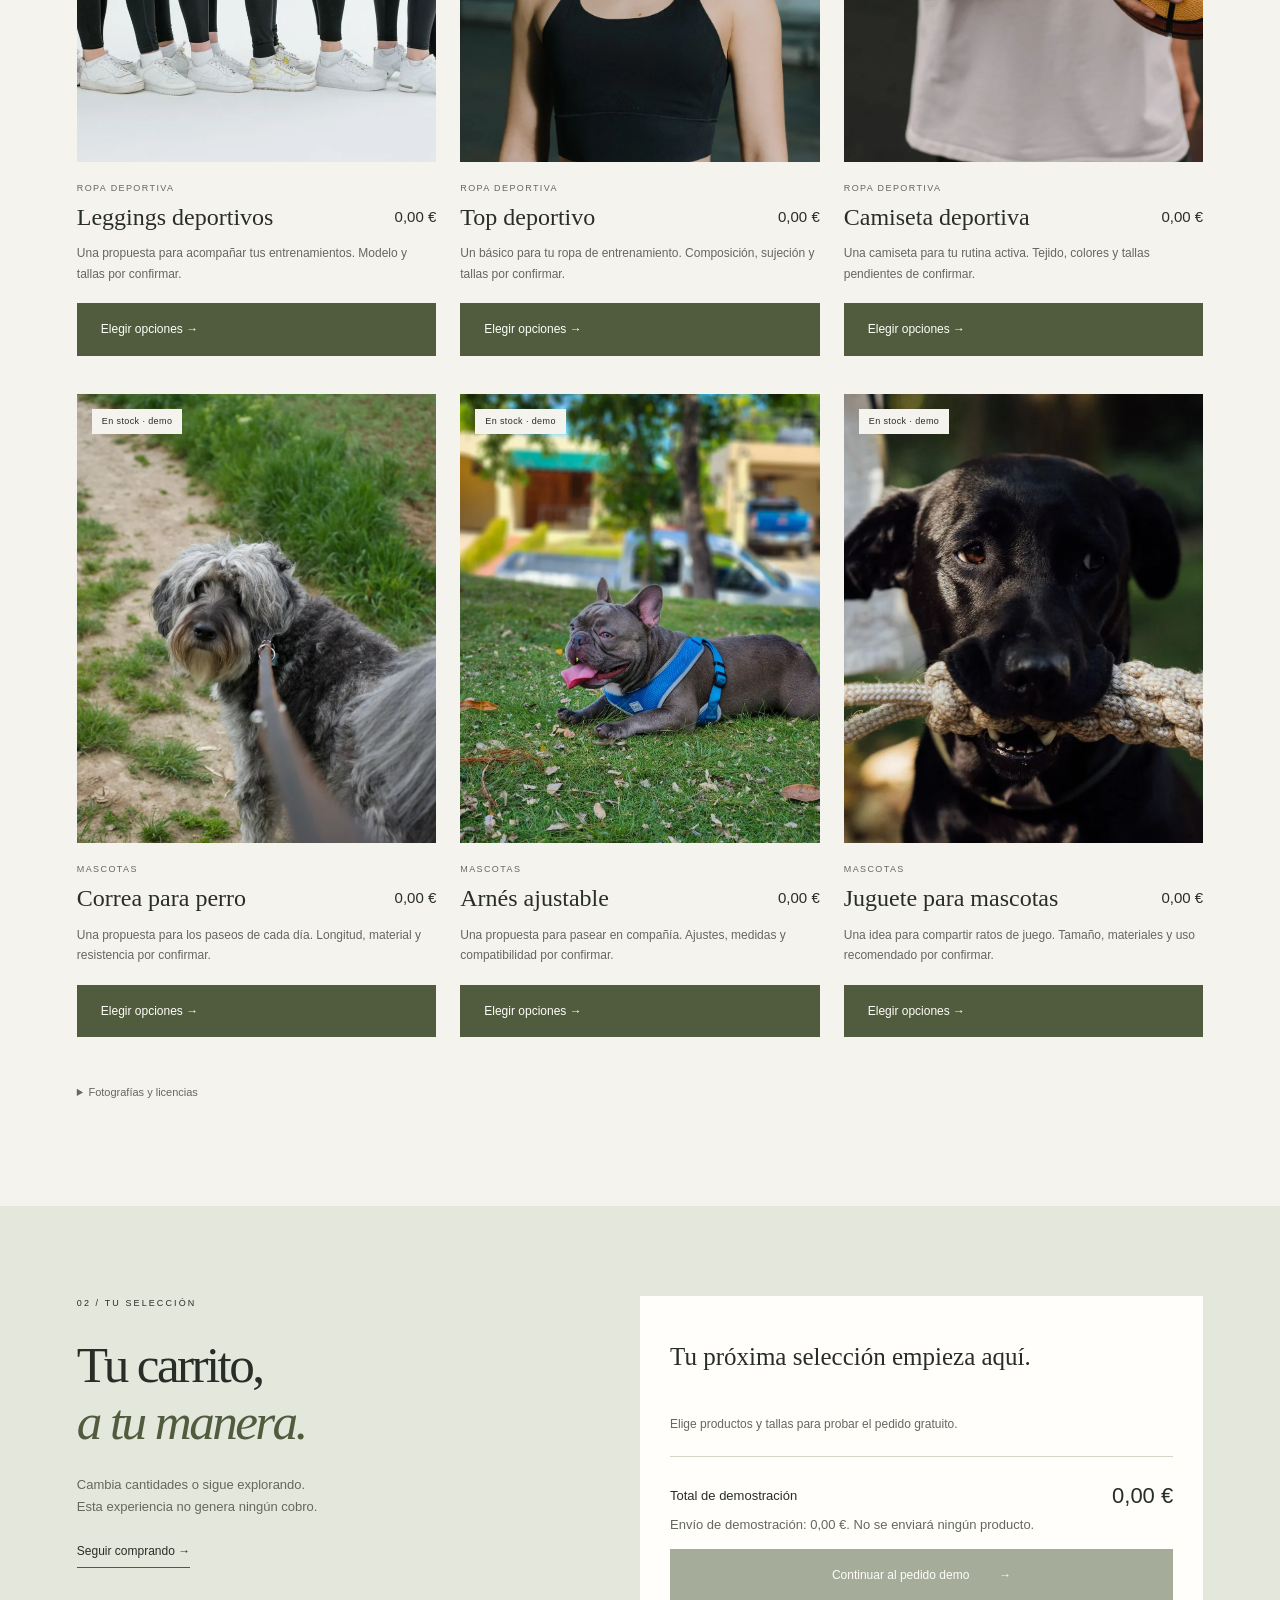
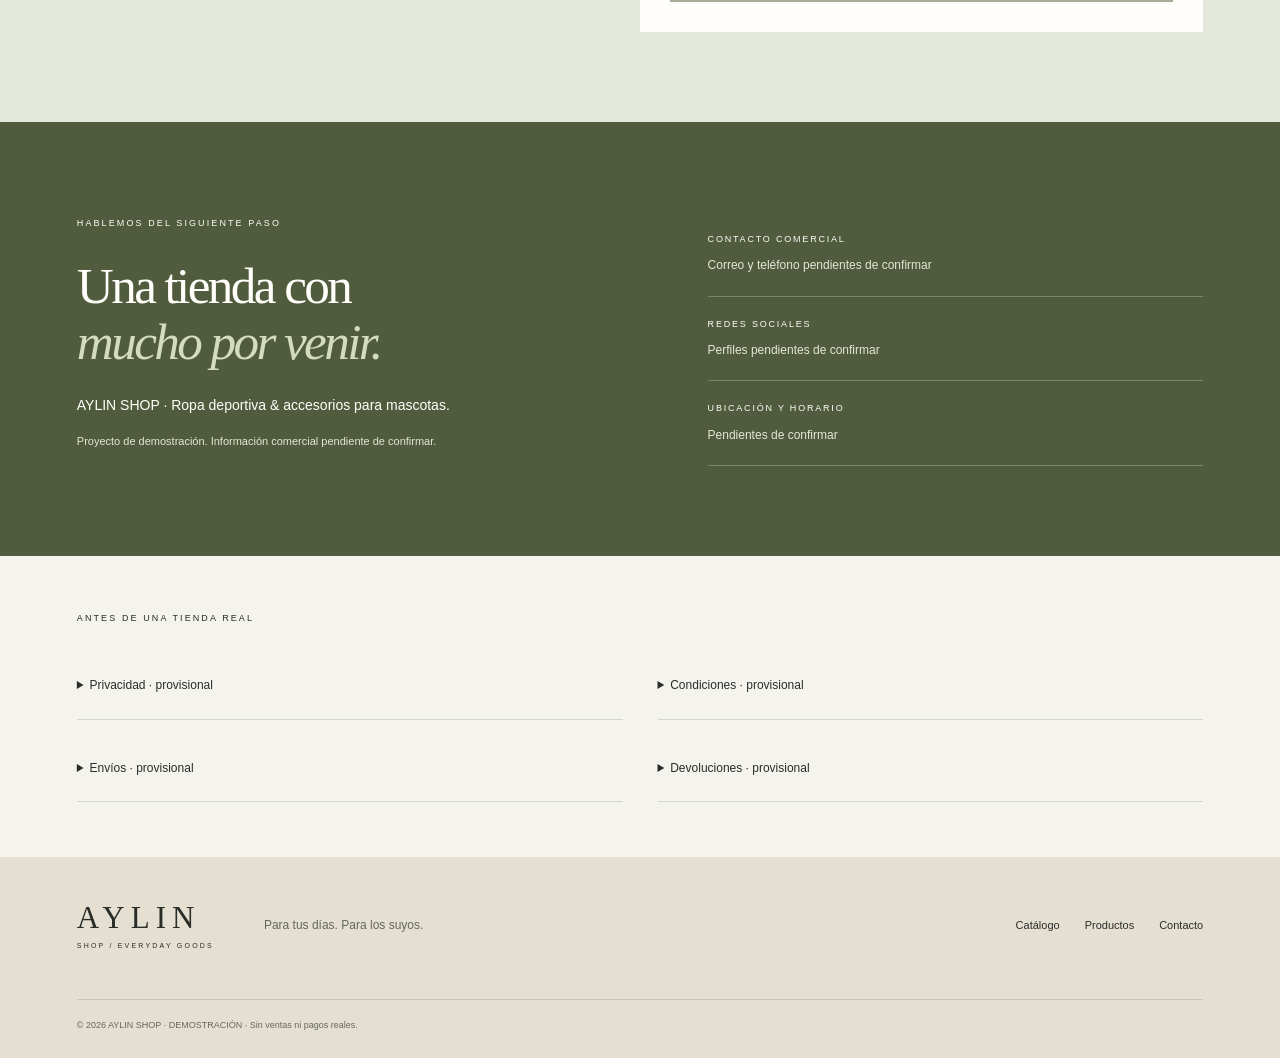
==== commit edb6efcd: "Añadir fichas y tallas, retirar historial público y preparar opiniones y correo seguro" ====
--- a/index.html
+++ b/index.html
@@ -6,7 +6,7 @@
 <meta name="description" content="Aylin Shop: demostración de tienda de ropa deportiva y accesorios para mascotas. Seis productos de prueba, sin ventas ni pagos reales.">
 <title>AYLIN SHOP · Muévete. Comparte. Disfruta.</title>
 <link rel="icon" href="img/shop-icon.svg" type="image/svg+xml"><link rel="stylesheet" href="css/estilos.css">
-<script src="js/catalogo.js" defer></script><script src="js/integraciones.js" defer></script><script src="js/script.js" defer></script>
+<script src="js/runtime.js" defer></script><script src="js/catalogo.js" defer></script><script src="js/integraciones.js" defer></script><script src="js/script.js" defer></script>
 </head>
 <body>
 <a class="skip" href="#contenido">Saltar al contenido</a>
@@ -17,13 +17,13 @@
 <div class="manifesto"><span>Tu ritmo, tu estilo</span><span aria-hidden="true">+</span><span>Pequeñas aventuras compartidas</span><span aria-hidden="true">+</span><span>Un catálogo por descubrir</span></div>
 <section id="catalogo" class="section"><div class="section-heading"><div><p class="eyebrow">01 / LA SELECCIÓN</p><h2>Lo cotidiano,<br><em>con otra energía.</em></h2></div><p>Dos mundos que encajan en tu día.<br>Elige, combina y prueba la experiencia.</p></div><p class="notice">Catálogo provisional: fotografías de inspiración, no modelos comerciales confirmados. Precios y existencias exclusivamente de demostración. No se realizan ventas ni entregas.</p><div class="filters" role="group" aria-label="Filtrar productos"><button type="button" data-filter="todos" aria-pressed="true" class="active">Todos los productos <span>06</span></button><button type="button" data-filter="deporte" aria-pressed="false">Ropa deportiva</button><button type="button" data-filter="mascotas" aria-pressed="false">Mascotas</button></div><div id="products" class="product-grid"></div><p id="filter-status" class="sr-only" role="status"></p><details class="credits"><summary>Fotografías y licencias</summary><p>Imágenes de Pexels bajo su <a href="https://www.pexels.com/license/" target="_blank" rel="noopener noreferrer">licencia gratuita</a>. No implican colaboración ni recomendación de sus autores o de las marcas fotografiadas.</p><ul id="photo-credits"></ul></details></section>
 <section class="cart-section" id="carrito"><div class="section cart-layout"><div><p class="eyebrow">02 / TU SELECCIÓN</p><h2>Tu carrito,<br><em>a tu manera.</em></h2><p>Cambia cantidades o sigue explorando.<br>Esta experiencia no genera ningún cobro.</p><a href="#catalogo" class="text-link">Seguir comprando →</a></div><div class="cart-panel"><div id="cart-items"></div><div class="cart-total"><span>Total de demostración</span><strong id="cart-total">0,00 €</strong></div><p class="fine-print">Envío de demostración: 0,00 €. No se enviará ningún producto.</p><button id="checkout-start" class="button full" type="button" disabled>Continuar al pedido demo <span aria-hidden="true">→</span></button><button id="cart-clear" class="text-button" type="button" hidden>Vaciar carrito</button></div></div></section>
-<section id="checkout" class="section checkout-section" hidden aria-labelledby="checkout-title"><p class="eyebrow">03 / ÚLTIMO PASO</p><h2 id="checkout-title" tabindex="-1">Probamos la compra.<br><em>Sin pagar nada.</em></h2><div class="checkout-layout"><form id="checkout-form"><p class="notice">Utiliza solo datos ficticios. Los datos no se envían a ningún servidor; el historial se conserva en esta pestaña hasta que la cierres o lo borres.</p><button class="text-link sample-button" type="button" id="fill-demo">Rellenar con datos ficticios de ejemplo</button><fieldset><legend>Datos para el pedido de prueba</legend><div class="form-grid"><label class="wide">Nombre y apellidos<input name="name" autocomplete="off" required minlength="3" maxlength="100" placeholder="Alex Demo"></label><label>Correo electrónico<input name="email" type="email" autocomplete="off" required maxlength="150" placeholder="ejemplo@example.com"></label><label>Teléfono<input name="phone" type="tel" autocomplete="off" required pattern="\+?[0-9]{7,15}" maxlength="25" placeholder="600000000"></label><label class="wide">Dirección de envío ficticia<input name="address" autocomplete="off" required minlength="5" maxlength="180" placeholder="Calle de Ejemplo, 1"></label><label>Código postal (España)<input name="postal" inputmode="numeric" autocomplete="off" required pattern="[0-9]{5}" maxlength="5" placeholder="28001"></label><label>Ciudad<input name="city" autocomplete="off" required minlength="2" maxlength="80" placeholder="Ciudad de ejemplo"></label><label class="wide">Provincia<input name="province" autocomplete="off" required minlength="2" maxlength="80" placeholder="Provincia de ejemplo"></label></div></fieldset><fieldset class="payment-options"><legend>Método de compra</legend><label class="demo-method"><input type="radio" name="payment" value="demo" checked> Pedido gratuito de demostración · 0,00 €</label><div class="future-payments"><span>PayPal <small>No activado</small></span><span>Apple Pay <small>No activado</small></span><span>Transferencia <small>No activada</small></span></div><p class="fine-print">Opciones previstas para una futura tienda. No hay transacciones ni se solicitan datos bancarios.</p></fieldset><label class="checkbox"><input type="checkbox" name="demoConsent" required> Confirmo que uso datos ficticios y entiendo que no es una compra real.</label><p id="checkout-error" class="error" role="alert"></p><button id="submit-order" class="button full" type="submit">Confirmar pedido demo · 0,00 € <span aria-hidden="true">→</span></button></form><aside class="order-summary" aria-labelledby="summary-title"><p class="eyebrow">TU PEDIDO</p><h3 id="summary-title">Todo listo para probar.</h3><div id="checkout-summary"></div><div class="cart-total"><span>Total</span><strong>0,00 €</strong></div><p class="fine-print">Sin pagos, sin cargos y sin envíos reales.</p><a href="#carrito" class="text-link">Volver al carrito</a></aside></div></section>
-<section class="section confirmation" id="confirmation" hidden aria-labelledby="confirmation-title"><p class="eyebrow">EXPERIENCIA COMPLETADA</p><h2 id="confirmation-title" tabindex="-1">Todo listo.<br><em>Era solo una prueba.</em></h2><p id="confirmation-message"></p><p>No se ha cobrado nada, enviado ningún correo ni preparado ningún envío.</p><a href="#pedidos" class="button">Ver pedido y avisos simulados →</a><a href="#catalogo" class="text-link">Seguir explorando</a></section>
-<section class="section history-section" id="pedidos"><div class="section-heading"><div><p class="eyebrow">04 / TU ESPACIO DE PRUEBAS</p><h2>Pedidos <em>de demostración.</em></h2></div><button class="text-button" id="clear-history" type="button" hidden>Borrar historial de esta pestaña</button></div><p class="notice">Historial local de esta pestaña, no un panel de administración real. Los avisos de correo son simulados y no se envían a nadie.</p><div id="orders"></div></section>
+<section id="checkout" class="section checkout-section" hidden aria-labelledby="checkout-title"><p class="eyebrow">03 / ÚLTIMO PASO</p><h2 id="checkout-title" tabindex="-1">Probamos la compra.<br><em>Sin pagar nada.</em></h2><div class="checkout-layout"><form id="checkout-form"><p class="notice">Utiliza datos ficticios para el envío. <span id="checkout-mode">Modo local: no se transmiten datos ni se envían correos.</span></p><button class="text-link sample-button" type="button" id="fill-demo">Rellenar con datos ficticios de ejemplo</button><fieldset><legend>Datos para el pedido de prueba</legend><div class="form-grid"><label class="wide">Nombre y apellidos<input name="name" autocomplete="off" required minlength="3" maxlength="100" placeholder="Alex Demo"></label><label>Correo electrónico<input name="email" type="email" autocomplete="off" required maxlength="150" placeholder="ejemplo@example.com"></label><label>Teléfono<input name="phone" type="tel" autocomplete="off" required pattern="\+?[0-9]{7,15}" maxlength="25" placeholder="600000000"></label><label class="wide">Dirección de envío ficticia<input name="address" autocomplete="off" required minlength="5" maxlength="180" placeholder="Calle de Ejemplo, 1"></label><label>Código postal (España)<input name="postal" inputmode="numeric" autocomplete="off" required pattern="[0-9]{5}" maxlength="5" placeholder="28001"></label><label>Ciudad<input name="city" autocomplete="off" required minlength="2" maxlength="80" placeholder="Ciudad de ejemplo"></label><label class="wide">Provincia<input name="province" autocomplete="off" required minlength="2" maxlength="80" placeholder="Provincia de ejemplo"></label></div></fieldset><fieldset class="payment-options"><legend>Método de compra</legend><label class="demo-method"><input type="radio" name="payment" value="demo" checked> Pedido gratuito de demostración · 0,00 €</label><div class="future-payments"><span>PayPal <small>No activado</small></span><span>Apple Pay <small>No activado</small></span><span>Transferencia <small>No activada</small></span></div><p class="fine-print">Opciones previstas para una futura tienda. No hay transacciones ni se solicitan datos bancarios.</p></fieldset><label class="checkbox"><input type="checkbox" name="demoConsent" required> Confirmo que uso datos de envío ficticios y, si pruebo el correo, un buzón propio autorizado. Entiendo que no es una compra real.</label><p id="checkout-error" class="error" role="alert"></p><button id="submit-order" class="button full" type="submit">Confirmar pedido demo · 0,00 € <span aria-hidden="true">→</span></button></form><aside class="order-summary" aria-labelledby="summary-title"><p class="eyebrow">TU PEDIDO</p><h3 id="summary-title">Todo listo para probar.</h3><div id="checkout-summary"></div><div class="cart-total"><span>Total</span><strong>0,00 €</strong></div><p class="fine-print">Sin pagos, sin cargos y sin envíos reales.</p><a href="#carrito" class="text-link">Volver al carrito</a></aside></div></section>
+<section class="section confirmation" id="confirmation" hidden aria-labelledby="confirmation-title"><p class="eyebrow">EXPERIENCIA COMPLETADA</p><h2 id="confirmation-title" tabindex="-1">Todo listo.<br><em>Era solo una prueba.</em></h2><p id="confirmation-message"></p><p>No se ha cobrado nada y no se enviará ningún producto.</p><div id="confirmation-items"></div><p id="confirmation-mail" role="status"></p><button id="dismiss-confirmation" class="text-button" type="button">Cerrar confirmación</button><a href="#catalogo" class="text-link">Seguir explorando</a></section>
 <section class="contact-section" id="contacto"><div class="section contact-layout"><div><p class="eyebrow">HABLEMOS DEL SIGUIENTE PASO</p><h2>Una tienda con<br><em>mucho por venir.</em></h2><p>AYLIN SHOP · Ropa deportiva & accesorios para mascotas.</p><p class="fine-print">Proyecto de demostración. Información comercial pendiente de confirmar.</p></div><dl><div><dt>CONTACTO COMERCIAL</dt><dd>Correo y teléfono pendientes de confirmar</dd></div><div><dt>REDES SOCIALES</dt><dd>Perfiles pendientes de confirmar</dd></div><div><dt>UBICACIÓN Y HORARIO</dt><dd>Pendientes de confirmar</dd></div></dl></div></section>
-<section class="section legal-section" aria-label="Información provisional"><p class="eyebrow">ANTES DE UNA TIENDA REAL</p><div class="legal-grid"><details><summary>Privacidad · provisional</summary><p>Esta demo no transmite los datos del formulario. Usa datos ficticios. El carrito puede guardarse en este navegador; los pedidos solo en la sesión de esta pestaña. Puedes borrar ambos con sus botones. Faltan el titular, finalidades, base jurídica, plazos, proveedores y derechos para redactar la política definitiva.</p></details><details><summary>Condiciones · provisional</summary><p>No existe contratación ni venta real. Los seis productos son propuestas y todos los precios son de demostración. Faltan la identidad comercial, especificaciones, disponibilidad real, impuestos y condiciones definitivas.</p></details><details><summary>Envíos · provisional</summary><p>No se realizan envíos. Se deben confirmar países, transportistas, plazos, costes y procedimiento de seguimiento antes de abrir la tienda.</p></details><details><summary>Devoluciones · provisional</summary><p>No hay compras reales que devolver. Deben definirse las condiciones de desistimiento, devoluciones, incidencias y reembolsos conforme a la normativa aplicable.</p></details></div></section>
+<section class="section legal-section" aria-label="Información provisional"><p class="eyebrow">ANTES DE UNA TIENDA REAL</p><div class="legal-grid"><details><summary>Privacidad · provisional</summary><p>Usa datos ficticios de envío. El carrito solo guarda productos, tallas y cantidades. No se guarda historial de pedidos en el navegador. En modo servidor local, el pedido se registra de forma privada y se limpian los registros de más de 24 horas al iniciar o usar el servidor; con correo configurado, su contenido se transmite al proveedor y los buzones autorizados tienen su propia retención. La confirmación actual desaparece al recargar o cerrarla. Faltan el titular, finalidades, base jurídica, plazos, proveedores y derechos para redactar la política definitiva.</p></details><details><summary>Condiciones · provisional</summary><p>No existe contratación ni venta real. Los seis productos son propuestas y todos los precios son de demostración. Faltan la identidad comercial, especificaciones, disponibilidad real, impuestos y condiciones definitivas.</p></details><details><summary>Envíos · provisional</summary><p>No se realizan envíos. Se deben confirmar países, transportistas, plazos, costes y procedimiento de seguimiento antes de abrir la tienda.</p></details><details><summary>Devoluciones · provisional</summary><p>No hay compras reales que devolver. Deben definirse las condiciones de desistimiento, devoluciones, incidencias y reembolsos conforme a la normativa aplicable.</p></details></div></section>
 </main>
-<footer><a class="brand" href="#inicio">AYLIN<span>SHOP / EVERYDAY GOODS</span></a><p>Para tus días. Para los suyos.</p><nav aria-label="Enlaces del pie"><a href="#catalogo">Catálogo</a><a href="#pedidos">Pedidos demo</a><a href="#contacto">Contacto</a></nav><div class="footer-bottom">© <span id="year"></span> AYLIN SHOP · DEMOSTRACIÓN · Sin ventas ni pagos reales.</div></footer>
+<footer><a class="brand" href="#inicio">AYLIN<span>SHOP / EVERYDAY GOODS</span></a><p>Para tus días. Para los suyos.</p><nav aria-label="Enlaces del pie"><a href="#catalogo">Catálogo</a><a href="#catalogo">Productos</a><a href="#contacto">Contacto</a></nav><div class="footer-bottom">© <span id="year"></span> AYLIN SHOP · DEMOSTRACIÓN · Sin ventas ni pagos reales.</div></footer>
+<dialog id="product-dialog" aria-labelledby="product-title"><div class="detail-toolbar"><span>AYLIN SHOP · FICHA DE DEMOSTRACIÓN</span><button id="product-close" type="button" aria-label="Cerrar ficha">×</button></div><div class="detail-layout"><img id="product-image" alt=""><div><p class="eyebrow" id="product-category"></p><h2 id="product-title"></h2><p id="product-description"></p><p class="detail-price">0,00 € <small>· precio demo</small></p><p id="product-stock"></p><form id="variant-form"><label>Talla<select id="product-size" name="size"></select></label><p id="size-guide" class="notice" hidden></p><label>Cantidad<input id="product-quantity" type="number" value="1" min="1" step="1" required></label><p id="variant-error" class="error" role="alert"></p><button class="button full" type="submit" id="variant-add">Añadir al carrito</button></form><button type="button" class="text-link" id="product-back">Volver al catálogo</button><p class="fine-print">Fotografía de inspiración. Modelo, medidas e inventario no definitivos.</p></div></div><section class="reviews" aria-labelledby="reviews-title"><div><p class="eyebrow">EXPERIENCIAS SOBRE ESTE PRODUCTO</p><h3 id="reviews-title">Opiniones de clientes</h3><div id="published-reviews"></div><p class="fine-print">No hay reseñas de ejemplo. Solo se muestran opiniones aprobadas, sin nombres, correos ni datos de pedidos. Una valoración negativa legítima no se rechaza por ser negativa.</p></div><form id="review-form"><fieldset><legend>Comparte tu opinión</legend><div class="star-rating" role="group" aria-label="Valoración de una a cinco estrellas"><label><input type="radio" name="rating" value="1" required><span aria-hidden="true">★</span><span>1</span></label><label><input type="radio" name="rating" value="2" required><span aria-hidden="true">★</span><span>2</span></label><label><input type="radio" name="rating" value="3" required><span aria-hidden="true">★</span><span>3</span></label><label><input type="radio" name="rating" value="4" required><span aria-hidden="true">★</span><span>4</span></label><label><input type="radio" name="rating" value="5" required><span aria-hidden="true">★</span><span>5</span></label></div><label class="review-comment">Tu comentario<textarea name="comment" minlength="10" maxlength="2000" rows="4" required placeholder="Describe tu experiencia. No incluyas datos personales."></textarea></label></fieldset><button type="submit" class="button">Enviar opinión</button><p id="review-status" role="status" class="fine-print"></p><p class="fine-print">Todas las opiniones pasan por moderación. La verificación de compra la realiza exclusivamente el servidor, nunca mediante un correo o número escrito por el visitante.</p></form></section></dialog>
 <div id="toast" class="toast" role="status" aria-live="polite"></div><p id="storage-warning" class="storage-warning" role="status" hidden></p>
 <noscript><p class="notice">Activa JavaScript para usar el catálogo, carrito y pedido de demostración.</p></noscript>
 </body></html>
--- a/css/estilos.css
+++ b/css/estilos.css
@@ -3,3 +3,7 @@
 @media(max-width:800px){html{scroll-padding-top:90px}.menu-toggle{display:block;width:44px;height:44px;background:transparent;border:1px solid var(--line);font-size:22px}.header{padding:17px 6%}.header nav{display:none;position:absolute;top:100%;left:0;right:0;background:var(--paper);border-bottom:1px solid var(--line);padding:20px 6%;max-height:calc(100dvh - 90px);overflow:auto}.header nav.open{display:flex;flex-direction:column;align-items:stretch;gap:0}.header nav a{padding:12px 0}.header nav .cart-link{padding:12px;margin-top:10px;justify-content:space-between}.hero h1{font-size:68px}.hero-photos{grid-template-columns:1fr}.hero-pet{margin-top:0;min-height:260px}.hero-sport{min-height:330px}.hero-seal{top:42%;left:auto;right:20px}.hero-photos figcaption{bottom:15px}.manifesto{font-size:8px;letter-spacing:.5px}.product-grid{grid-template-columns:repeat(2,1fr)}.cart-layout,.checkout-layout{grid-template-columns:1fr;gap:35px}.cart-panel{padding:25px}.order-summary{position:static;grid-row:1}.contact-layout{gap:7%}.section-heading{align-items:start}footer{gap:30px}footer nav{margin-left:0}}
 @media(max-width:600px){.demo-banner{font-size:8px;letter-spacing:1px}.demo-banner>span:last-child{display:block}.brand{font-size:28px}.hero{grid-template-columns:1fr;min-height:0}.hero-copy{padding:45px 7% 40px}.hero h1{font-size:73px;letter-spacing:-2px}.hero-intro{font-size:13px}.hero-photos{grid-template-columns:1fr 1fr;min-height:340px}.hero-photos figure{min-height:340px}.hero-pet{margin-top:35px}.hero-photos figcaption{font-size:7px;padding:7px;left:8px;letter-spacing:.8px}.hero-seal{width:94px;height:94px;padding:19px 7px;right:calc(50% - 47px);top:37%;font-size:10px}.hero-seal em{font-size:19px}.manifesto{display:flex;flex-wrap:wrap;justify-content:center;padding:18px 7%;gap:8px 13px}.manifesto span:last-child{display:none}.manifesto span:nth-child(4){display:none}.section{padding:58px 6%}.section-heading{display:block}.section-heading>p{margin-top:22px;font-size:12px}.section-heading h2{font-size:40px;letter-spacing:-1.5px}.filters{gap:8px}.filters button{font-size:10px;padding:10px 13px}.filters span{margin-left:7px}.product-grid{gap:30px 14px}.product-title-row h3{font-size:20px;letter-spacing:-.3px}.product-description{font-size:11px;min-height:74px}.product-tag{font-size:8px;letter-spacing:.7px}.product-price{font-size:14px}.stock{font-size:8px;left:9px;top:9px;padding:4px 7px}.product-card .button{font-size:10px;padding:12px 10px;gap:5px}.credits ul{columns:1}.cart-panel{padding:20px}.cart-line{grid-template-columns:55px 1fr auto;gap:10px}.cart-line img{width:55px;height:75px}.cart-line h3{font-size:12px}.remove-button{font-size:9px}.form-grid{grid-template-columns:1fr}.wide{grid-column:auto}.order-summary{padding:23px}.contact-layout{grid-template-columns:1fr;gap:20px}.legal-grid{grid-template-columns:1fr}.confirmation .text-link{margin-left:0;display:block;width:fit-content;margin:20px auto 0}.order-record{padding:15px}.order-record>summary span:first-child{font-size:19px}footer{padding:40px 6% 20px;display:block}footer p{margin:25px 0}footer nav{margin-bottom:25px}.toast{bottom:12px;font-size:11px}.checkbox{font-size:11px}}
 @media(prefers-reduced-motion:reduce){html{scroll-behavior:auto}*,*::before,*::after{transition:none!important;animation:none!important}}
+/* Fichas, variantes y opiniones: misma paleta y tipografía de la tienda. */
+.product-photo{display:block;border:0;padding:0;width:100%;cursor:pointer}.product-name{border:0;padding:0;background:none;text-align:left;font:inherit;color:inherit;cursor:pointer}.product-name:hover{text-decoration:underline;text-underline-offset:4px}
+dialog{border:0;padding:25px;width:min(1080px,95vw);max-height:92dvh;background:var(--paper);color:var(--ink);overflow:auto}dialog::backdrop{background:#1d241bd9}.modal-open{overflow:hidden}.detail-toolbar{display:flex;justify-content:space-between;align-items:center;gap:15px;margin-bottom:20px;font-size:9px;letter-spacing:1.5px}.detail-toolbar button{min-width:44px;min-height:44px;border:0;background:transparent;font-size:27px}.detail-layout{display:grid;grid-template-columns:1fr 1fr;gap:35px}.detail-layout>img{width:100%;max-height:550px;object-fit:contain;background:var(--sand)}.detail-layout h2{font-size:38px;letter-spacing:-1px}.detail-layout p{font-size:13px}.detail-price{font-size:23px!important}.detail-price small{font-size:11px}.detail-layout form>label{display:block;font-size:12px;margin:14px 0}.detail-layout select{display:block;width:100%;min-height:46px;padding:10px;border:1px solid var(--line);background:var(--white);font:inherit}.detail-layout input[type=number]{max-width:130px;display:block}.reviews{display:grid;grid-template-columns:1fr 1fr;gap:35px;border-top:1px solid var(--line);padding-top:30px;margin-top:35px}.reviews h3,.reviews legend{font-size:25px}.star-rating{display:flex;gap:10px;margin:10px 0 20px;flex-wrap:wrap}.star-rating label{display:flex;align-items:center;gap:4px;font-size:13px;min-height:44px;cursor:pointer}.star-rating input{accent-color:var(--olive);width:16px;height:16px}.star-rating label:has(input:checked){color:var(--olive);font-weight:bold}.review-comment{display:block;font-size:12px}textarea{display:block;width:100%;padding:12px;background:var(--white);border:1px solid var(--line);font:inherit;resize:vertical;color:var(--ink);margin-top:8px}textarea:focus-visible,select:focus-visible{outline:2px solid var(--olive);outline-offset:3px}.published-review{padding:15px;background:var(--white);border-bottom:1px solid var(--line);margin:12px 0;font-size:12px;overflow-wrap:anywhere}.published-review p{white-space:pre-wrap;margin:10px 0}.variant-label{font-size:11px;color:var(--muted);margin:5px 0}.confirmation ul{list-style:none;padding:0;font-size:13px}.confirmation-mail{font-size:12px}
+@media(max-width:600px){dialog{padding:15px;width:95vw}.detail-layout,.reviews{grid-template-columns:1fr;gap:25px}.detail-layout>img{max-height:38dvh}.detail-layout h2{font-size:31px}.detail-toolbar{font-size:8px}.reviews{padding-top:25px}.cart-line{grid-template-columns:50px 1fr auto}}
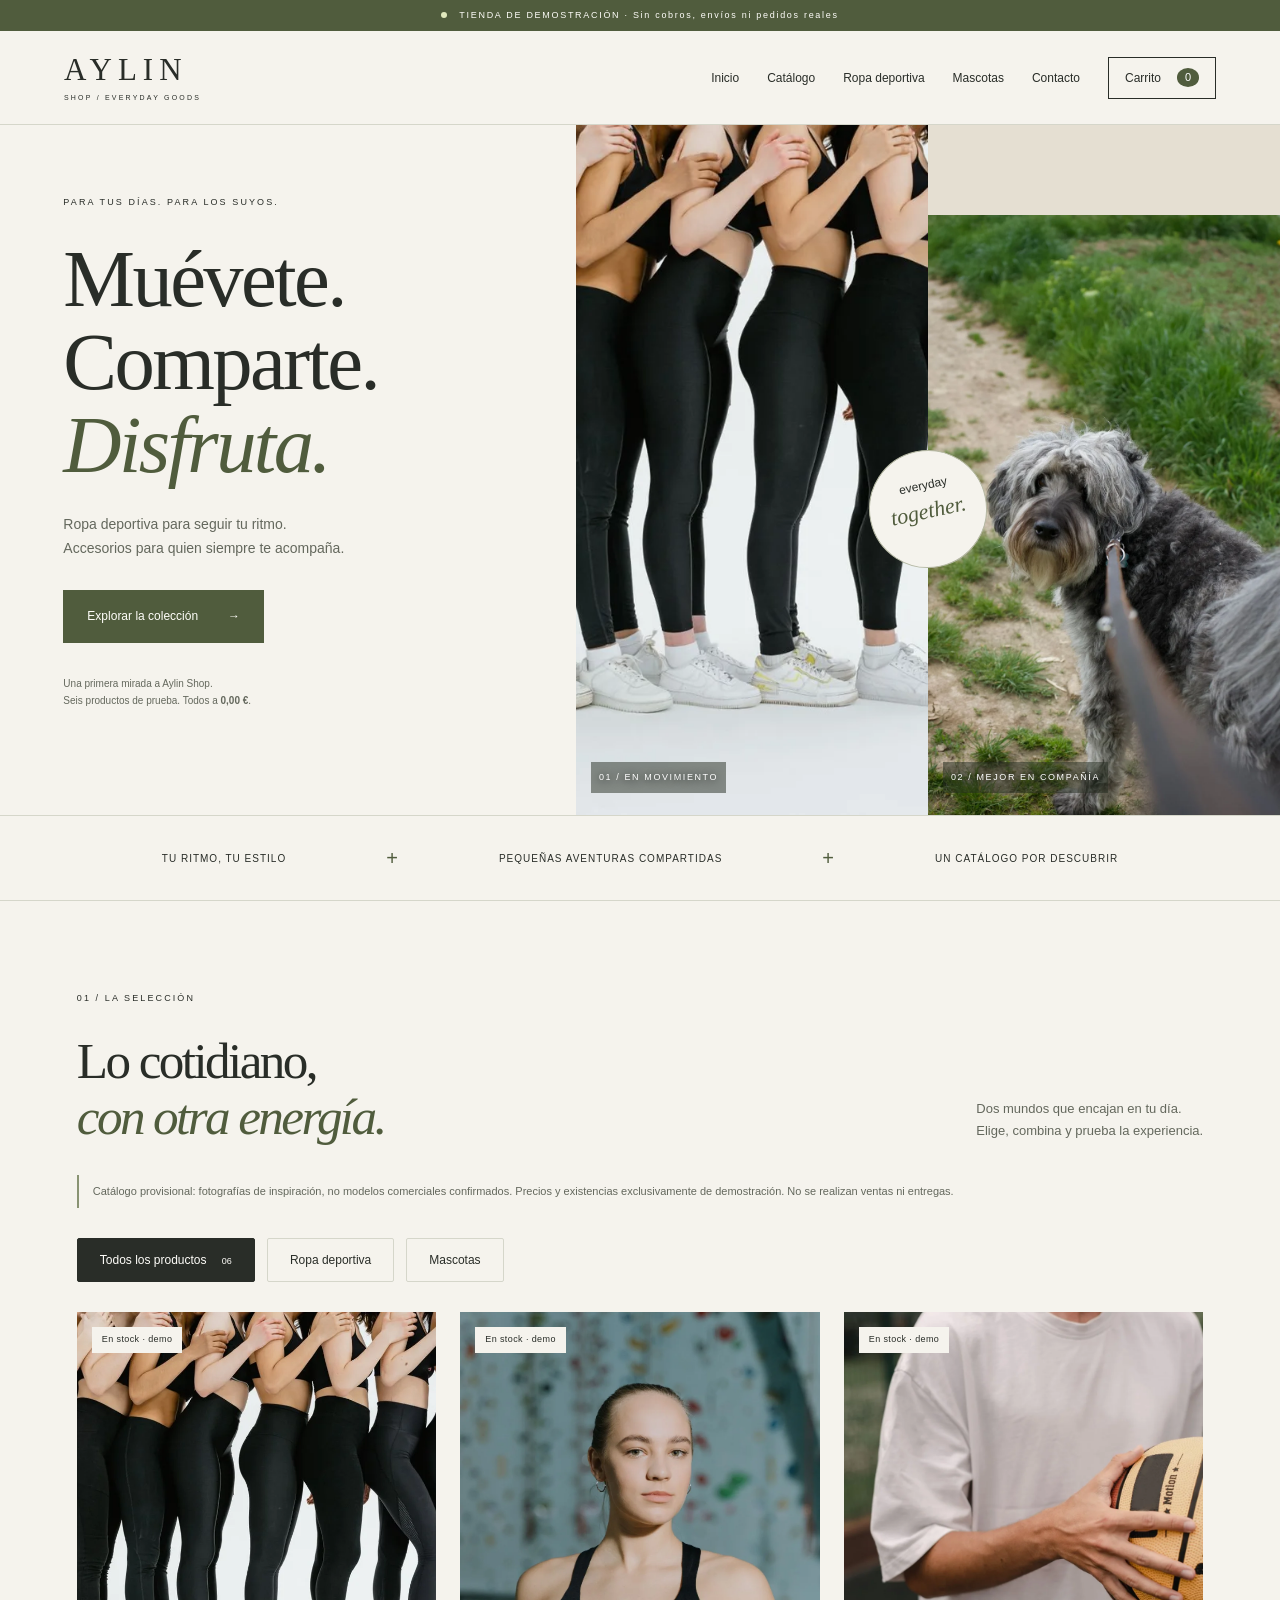
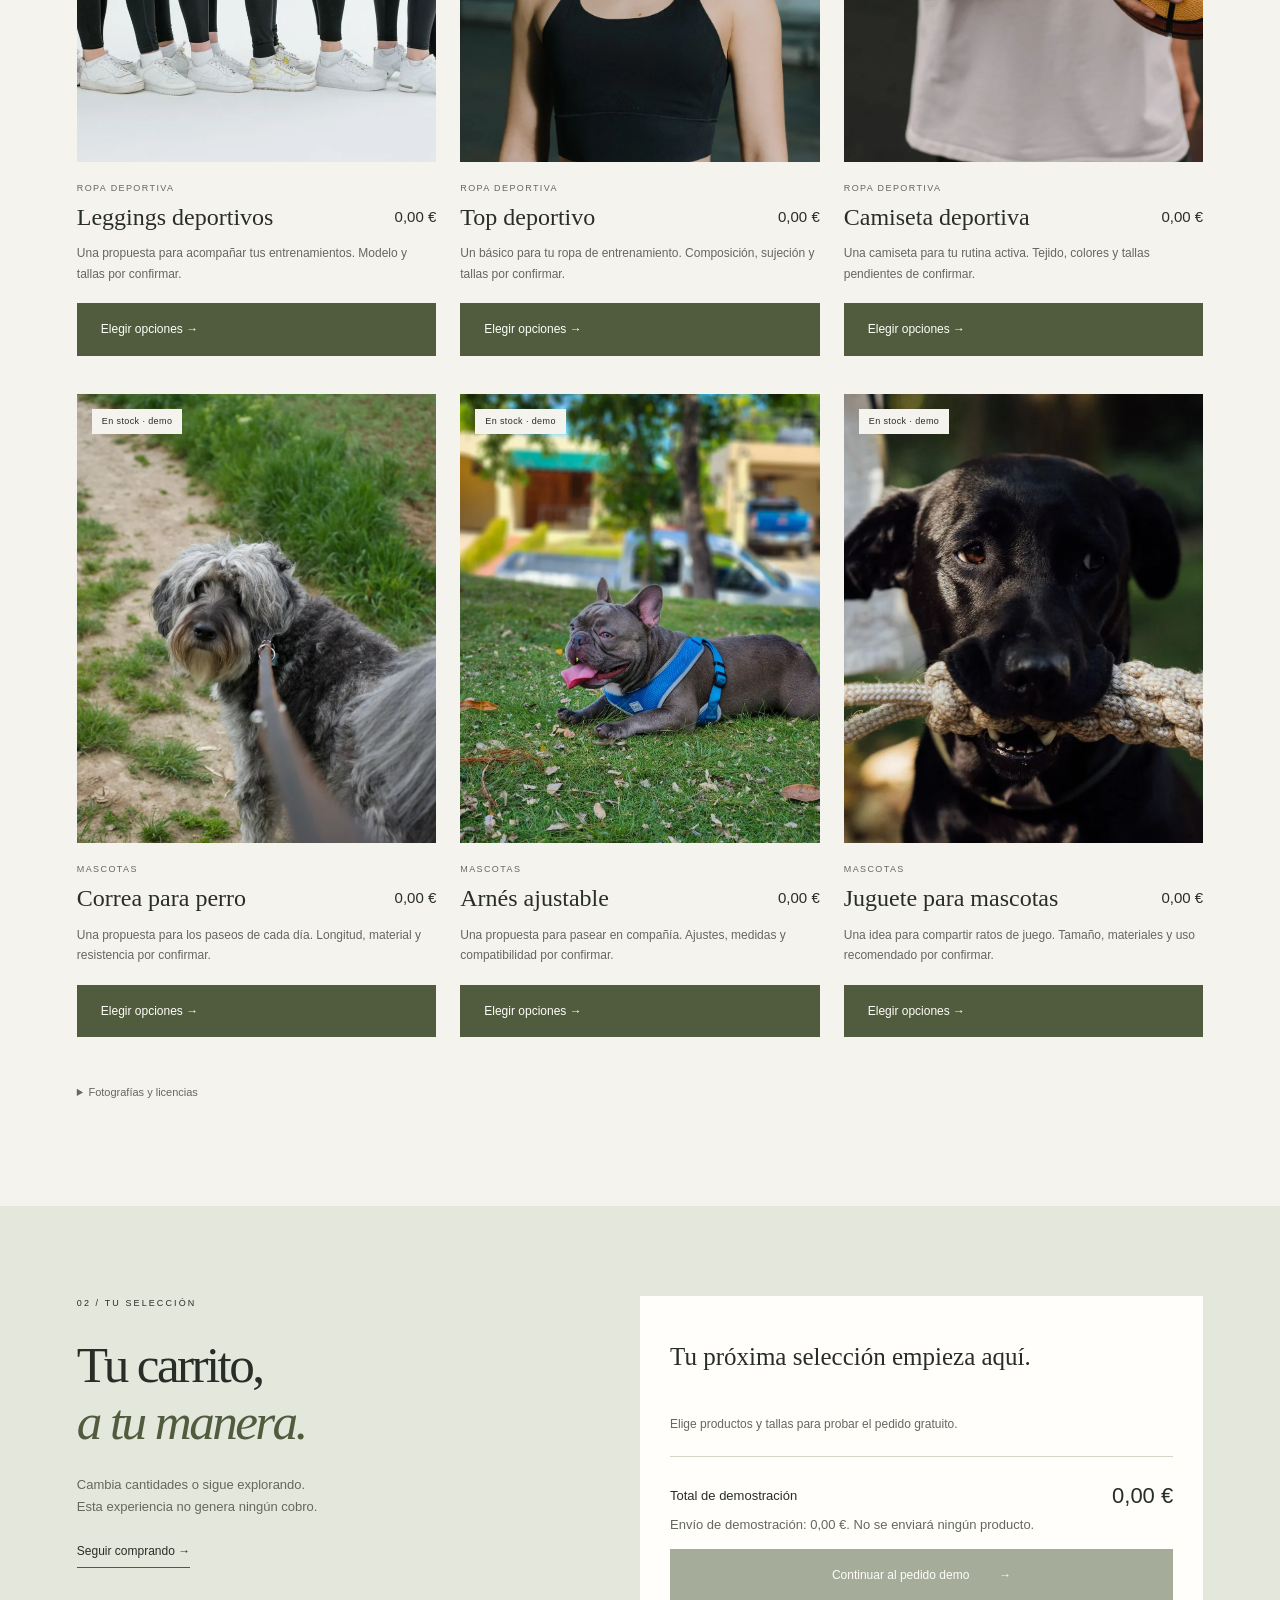
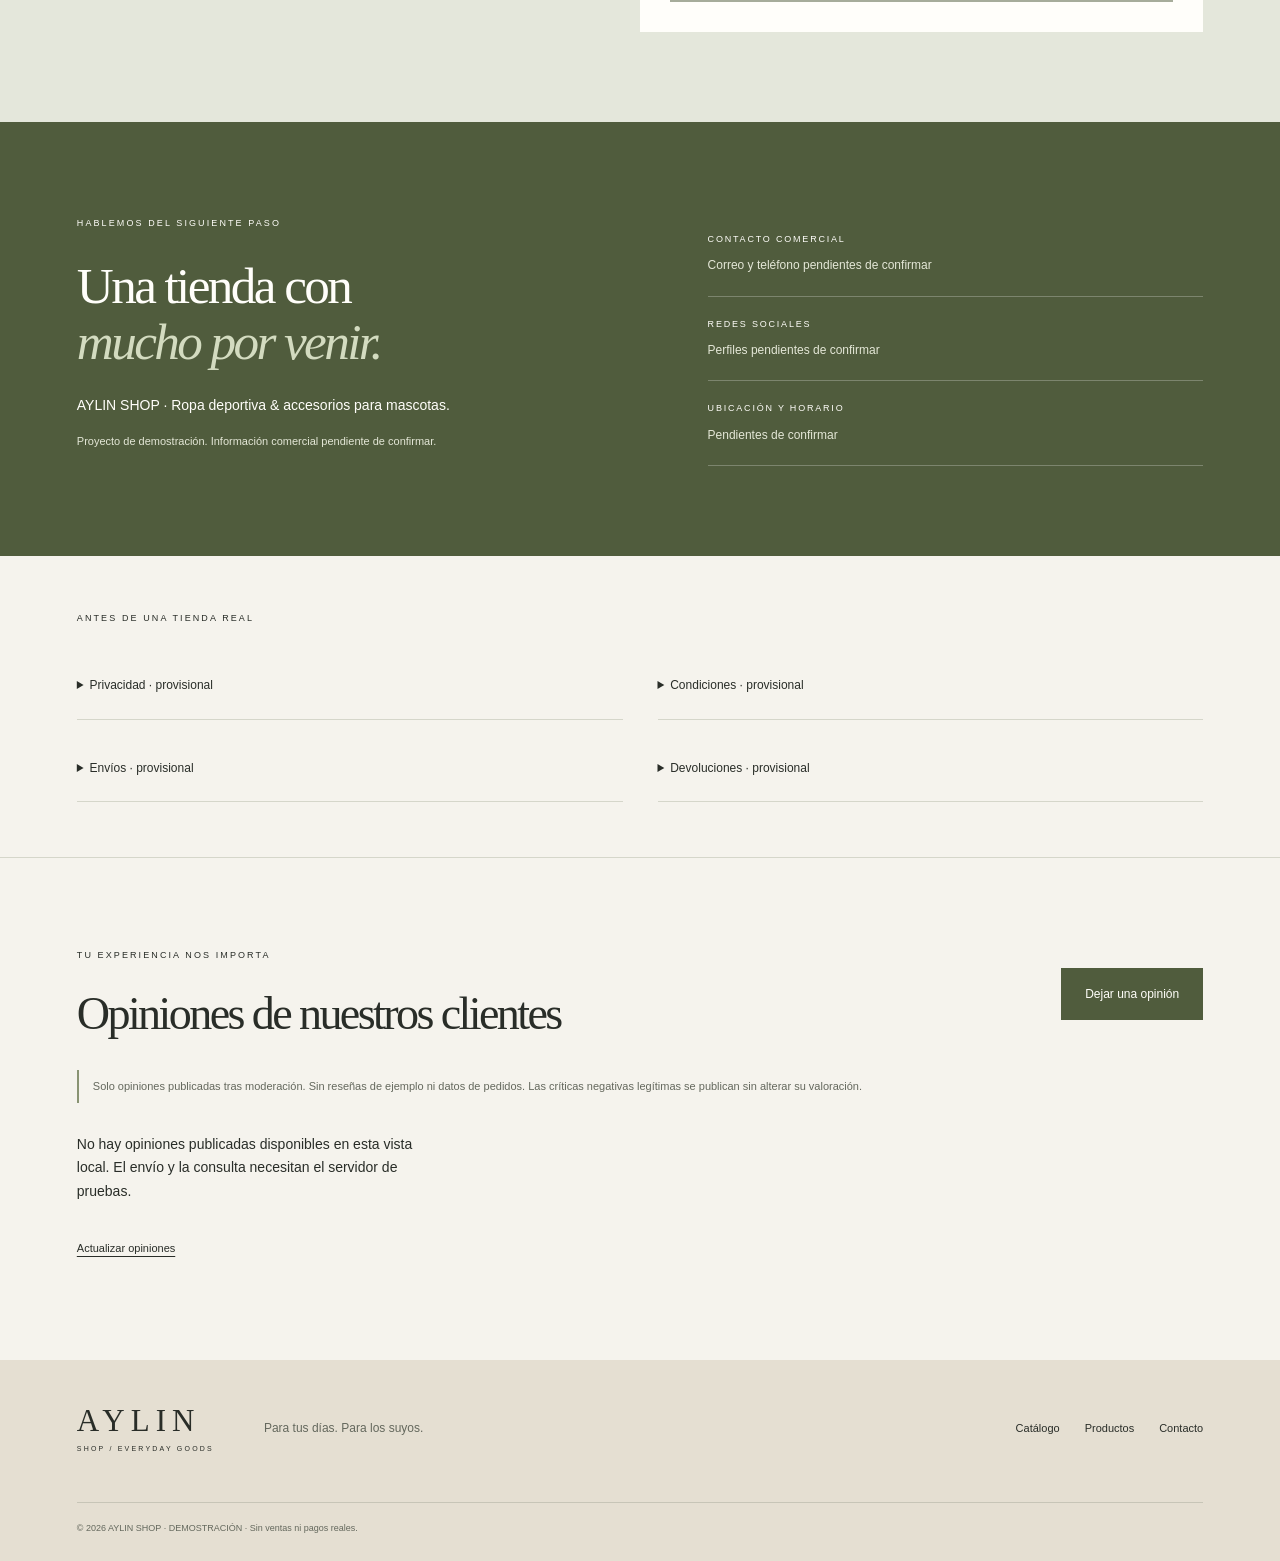
==== commit feaae647: "Trasladar opiniones a sección general con alias y fecha de publicación" ====
--- a/index.html
+++ b/index.html
@@ -21,9 +21,11 @@
 <section class="section confirmation" id="confirmation" hidden aria-labelledby="confirmation-title"><p class="eyebrow">EXPERIENCIA COMPLETADA</p><h2 id="confirmation-title" tabindex="-1">Todo listo.<br><em>Era solo una prueba.</em></h2><p id="confirmation-message"></p><p>No se ha cobrado nada y no se enviará ningún producto.</p><div id="confirmation-items"></div><p id="confirmation-mail" role="status"></p><button id="dismiss-confirmation" class="text-button" type="button">Cerrar confirmación</button><a href="#catalogo" class="text-link">Seguir explorando</a></section>
 <section class="contact-section" id="contacto"><div class="section contact-layout"><div><p class="eyebrow">HABLEMOS DEL SIGUIENTE PASO</p><h2>Una tienda con<br><em>mucho por venir.</em></h2><p>AYLIN SHOP · Ropa deportiva & accesorios para mascotas.</p><p class="fine-print">Proyecto de demostración. Información comercial pendiente de confirmar.</p></div><dl><div><dt>CONTACTO COMERCIAL</dt><dd>Correo y teléfono pendientes de confirmar</dd></div><div><dt>REDES SOCIALES</dt><dd>Perfiles pendientes de confirmar</dd></div><div><dt>UBICACIÓN Y HORARIO</dt><dd>Pendientes de confirmar</dd></div></dl></div></section>
 <section class="section legal-section" aria-label="Información provisional"><p class="eyebrow">ANTES DE UNA TIENDA REAL</p><div class="legal-grid"><details><summary>Privacidad · provisional</summary><p>Usa datos ficticios de envío. El carrito solo guarda productos, tallas y cantidades. No se guarda historial de pedidos en el navegador. En modo servidor local, el pedido se registra de forma privada y se limpian los registros de más de 24 horas al iniciar o usar el servidor; con correo configurado, su contenido se transmite al proveedor y los buzones autorizados tienen su propia retención. La confirmación actual desaparece al recargar o cerrarla. Faltan el titular, finalidades, base jurídica, plazos, proveedores y derechos para redactar la política definitiva.</p></details><details><summary>Condiciones · provisional</summary><p>No existe contratación ni venta real. Los seis productos son propuestas y todos los precios son de demostración. Faltan la identidad comercial, especificaciones, disponibilidad real, impuestos y condiciones definitivas.</p></details><details><summary>Envíos · provisional</summary><p>No se realizan envíos. Se deben confirmar países, transportistas, plazos, costes y procedimiento de seguimiento antes de abrir la tienda.</p></details><details><summary>Devoluciones · provisional</summary><p>No hay compras reales que devolver. Deben definirse las condiciones de desistimiento, devoluciones, incidencias y reembolsos conforme a la normativa aplicable.</p></details></div></section>
+<section class="section customer-reviews" id="opiniones" aria-labelledby="reviews-title"><div class="section-heading"><div><p class="eyebrow">TU EXPERIENCIA NOS IMPORTA</p><h2 id="reviews-title">Opiniones de nuestros clientes</h2></div><button type="button" class="button" id="leave-review">Dejar una opinión</button></div><p class="notice">Solo opiniones publicadas tras moderación. Sin reseñas de ejemplo ni datos de pedidos. Las críticas negativas legítimas se publican sin alterar su valoración.</p><div id="published-reviews" class="customer-review-grid" aria-live="polite"></div><div class="review-list-actions"><button type="button" class="text-button" id="refresh-reviews">Actualizar opiniones</button><button type="button" class="button" id="more-reviews" hidden>Ver más opiniones</button></div></section>
 </main>
 <footer><a class="brand" href="#inicio">AYLIN<span>SHOP / EVERYDAY GOODS</span></a><p>Para tus días. Para los suyos.</p><nav aria-label="Enlaces del pie"><a href="#catalogo">Catálogo</a><a href="#catalogo">Productos</a><a href="#contacto">Contacto</a></nav><div class="footer-bottom">© <span id="year"></span> AYLIN SHOP · DEMOSTRACIÓN · Sin ventas ni pagos reales.</div></footer>
-<dialog id="product-dialog" aria-labelledby="product-title"><div class="detail-toolbar"><span>AYLIN SHOP · FICHA DE DEMOSTRACIÓN</span><button id="product-close" type="button" aria-label="Cerrar ficha">×</button></div><div class="detail-layout"><img id="product-image" alt=""><div><p class="eyebrow" id="product-category"></p><h2 id="product-title"></h2><p id="product-description"></p><p class="detail-price">0,00 € <small>· precio demo</small></p><p id="product-stock"></p><form id="variant-form"><label>Talla<select id="product-size" name="size"></select></label><p id="size-guide" class="notice" hidden></p><label>Cantidad<input id="product-quantity" type="number" value="1" min="1" step="1" required></label><p id="variant-error" class="error" role="alert"></p><button class="button full" type="submit" id="variant-add">Añadir al carrito</button></form><button type="button" class="text-link" id="product-back">Volver al catálogo</button><p class="fine-print">Fotografía de inspiración. Modelo, medidas e inventario no definitivos.</p></div></div><section class="reviews" aria-labelledby="reviews-title"><div><p class="eyebrow">EXPERIENCIAS SOBRE ESTE PRODUCTO</p><h3 id="reviews-title">Opiniones de clientes</h3><div id="published-reviews"></div><p class="fine-print">No hay reseñas de ejemplo. Solo se muestran opiniones aprobadas, sin nombres, correos ni datos de pedidos. Una valoración negativa legítima no se rechaza por ser negativa.</p></div><form id="review-form"><fieldset><legend>Comparte tu opinión</legend><div class="star-rating" role="group" aria-label="Valoración de una a cinco estrellas"><label><input type="radio" name="rating" value="1" required><span aria-hidden="true">★</span><span>1</span></label><label><input type="radio" name="rating" value="2" required><span aria-hidden="true">★</span><span>2</span></label><label><input type="radio" name="rating" value="3" required><span aria-hidden="true">★</span><span>3</span></label><label><input type="radio" name="rating" value="4" required><span aria-hidden="true">★</span><span>4</span></label><label><input type="radio" name="rating" value="5" required><span aria-hidden="true">★</span><span>5</span></label></div><label class="review-comment">Tu comentario<textarea name="comment" minlength="10" maxlength="2000" rows="4" required placeholder="Describe tu experiencia. No incluyas datos personales."></textarea></label></fieldset><button type="submit" class="button">Enviar opinión</button><p id="review-status" role="status" class="fine-print"></p><p class="fine-print">Todas las opiniones pasan por moderación. La verificación de compra la realiza exclusivamente el servidor, nunca mediante un correo o número escrito por el visitante.</p></form></section></dialog>
+<dialog id="product-dialog" aria-labelledby="product-title"><div class="detail-toolbar"><span>AYLIN SHOP · FICHA DE DEMOSTRACIÓN</span><button id="product-close" type="button" aria-label="Cerrar ficha">×</button></div><div class="detail-layout"><img id="product-image" alt=""><div><p class="eyebrow" id="product-category"></p><h2 id="product-title"></h2><p id="product-description"></p><p class="detail-price">0,00 € <small>· precio demo</small></p><p id="product-stock"></p><form id="variant-form"><label>Talla<select id="product-size" name="size"></select></label><p id="size-guide" class="notice" hidden></p><label>Cantidad<input id="product-quantity" type="number" value="1" min="1" step="1" required></label><p id="variant-error" class="error" role="alert"></p><button class="button full" type="submit" id="variant-add">Añadir al carrito</button></form><button type="button" class="text-link" id="product-back">Volver al catálogo</button><p class="fine-print">Fotografía de inspiración. Modelo, medidas e inventario no definitivos.</p></div></div></dialog>
+<dialog id="review-dialog" aria-labelledby="review-dialog-title"><div class="detail-toolbar"><h2 id="review-dialog-title">Dejar una opinión</h2><button id="review-close" type="button" aria-label="Cerrar formulario de opinión">×</button></div><form id="review-form"><fieldset><legend>Comparte tu experiencia con Aylin Shop</legend><label class="review-comment">Nombre público o alias<input name="publicName" required minlength="2" maxlength="60" autocomplete="off" placeholder="Elige un alias público" aria-describedby="public-name-hint"></label><p id="public-name-hint" class="fine-print">Este alias se publicará con tu opinión. No escribas tu correo, teléfono ni otros datos privados; no se tomará el nombre de tu pedido.</p><div class="star-rating" role="group" aria-label="Valoración de una a cinco estrellas"><label><input type="radio" name="rating" value="1" required><span aria-hidden="true">★</span><span>1</span></label><label><input type="radio" name="rating" value="2" required><span aria-hidden="true">★</span><span>2</span></label><label><input type="radio" name="rating" value="3" required><span aria-hidden="true">★</span><span>3</span></label><label><input type="radio" name="rating" value="4" required><span aria-hidden="true">★</span><span>4</span></label><label><input type="radio" name="rating" value="5" required><span aria-hidden="true">★</span><span>5</span></label></div><label class="review-comment">Tu comentario<textarea name="comment" minlength="10" maxlength="2000" rows="4" required placeholder="Describe tu experiencia. No incluyas datos personales."></textarea></label></fieldset><button type="submit" class="button">Enviar opinión</button><p id="review-status" role="status" class="fine-print"></p><p class="fine-print">Todas las opiniones pasan por moderación. La verificación de compra la realiza exclusivamente el servidor, nunca mediante un correo o número de pedido escrito por el visitante. Tu alias y comentario deben respetar las reglas de privacidad y convivencia.</p></form><button type="button" id="review-cancel" class="text-button">Cancelar y volver a las opiniones</button></dialog>
 <div id="toast" class="toast" role="status" aria-live="polite"></div><p id="storage-warning" class="storage-warning" role="status" hidden></p>
 <noscript><p class="notice">Activa JavaScript para usar el catálogo, carrito y pedido de demostración.</p></noscript>
 </body></html>
--- a/css/estilos.css
+++ b/css/estilos.css
@@ -7,3 +7,8 @@
 .product-photo{display:block;border:0;padding:0;width:100%;cursor:pointer}.product-name{border:0;padding:0;background:none;text-align:left;font:inherit;color:inherit;cursor:pointer}.product-name:hover{text-decoration:underline;text-underline-offset:4px}
 dialog{border:0;padding:25px;width:min(1080px,95vw);max-height:92dvh;background:var(--paper);color:var(--ink);overflow:auto}dialog::backdrop{background:#1d241bd9}.modal-open{overflow:hidden}.detail-toolbar{display:flex;justify-content:space-between;align-items:center;gap:15px;margin-bottom:20px;font-size:9px;letter-spacing:1.5px}.detail-toolbar button{min-width:44px;min-height:44px;border:0;background:transparent;font-size:27px}.detail-layout{display:grid;grid-template-columns:1fr 1fr;gap:35px}.detail-layout>img{width:100%;max-height:550px;object-fit:contain;background:var(--sand)}.detail-layout h2{font-size:38px;letter-spacing:-1px}.detail-layout p{font-size:13px}.detail-price{font-size:23px!important}.detail-price small{font-size:11px}.detail-layout form>label{display:block;font-size:12px;margin:14px 0}.detail-layout select{display:block;width:100%;min-height:46px;padding:10px;border:1px solid var(--line);background:var(--white);font:inherit}.detail-layout input[type=number]{max-width:130px;display:block}.reviews{display:grid;grid-template-columns:1fr 1fr;gap:35px;border-top:1px solid var(--line);padding-top:30px;margin-top:35px}.reviews h3,.reviews legend{font-size:25px}.star-rating{display:flex;gap:10px;margin:10px 0 20px;flex-wrap:wrap}.star-rating label{display:flex;align-items:center;gap:4px;font-size:13px;min-height:44px;cursor:pointer}.star-rating input{accent-color:var(--olive);width:16px;height:16px}.star-rating label:has(input:checked){color:var(--olive);font-weight:bold}.review-comment{display:block;font-size:12px}textarea{display:block;width:100%;padding:12px;background:var(--white);border:1px solid var(--line);font:inherit;resize:vertical;color:var(--ink);margin-top:8px}textarea:focus-visible,select:focus-visible{outline:2px solid var(--olive);outline-offset:3px}.published-review{padding:15px;background:var(--white);border-bottom:1px solid var(--line);margin:12px 0;font-size:12px;overflow-wrap:anywhere}.published-review p{white-space:pre-wrap;margin:10px 0}.variant-label{font-size:11px;color:var(--muted);margin:5px 0}.confirmation ul{list-style:none;padding:0;font-size:13px}.confirmation-mail{font-size:12px}
 @media(max-width:600px){dialog{padding:15px;width:95vw}.detail-layout,.reviews{grid-template-columns:1fr;gap:25px}.detail-layout>img{max-height:38dvh}.detail-layout h2{font-size:31px}.detail-toolbar{font-size:8px}.reviews{padding-top:25px}.cart-line{grid-template-columns:50px 1fr auto}}
+
+/* Opiniones generales: sección independiente de las fichas. */
+.customer-reviews{border-top:1px solid var(--line)}.customer-reviews .section-heading{align-items:center}.customer-reviews h2{font-size:clamp(34px,3.6vw,51px);max-width:650px}.customer-review-grid{display:grid;grid-template-columns:repeat(3,minmax(0,1fr));gap:20px;margin-top:30px}.customer-review-grid>.fine-print{grid-column:1/-1}.customer-review-grid .published-review{margin:0;padding:24px;border:1px solid var(--line);min-width:0}.review-card-heading{display:flex;flex-direction:column;gap:7px}.review-card-heading strong{font-size:14px}.review-card-heading time,.review-card-heading small{font-size:10px;color:var(--muted)}.review-stars{color:var(--olive);font-size:20px;letter-spacing:3px;margin:15px 0}.review-list-actions{display:flex;gap:25px;align-items:center;flex-wrap:wrap;margin-top:22px}#review-dialog{width:min(650px,95vw)}#review-dialog h2{font-size:30px;letter-spacing:-.6px;margin:0}#review-dialog legend{font-size:22px}#review-dialog .detail-toolbar{position:sticky;top:-25px;background:var(--paper);z-index:1;padding-bottom:10px}#review-dialog .review-comment{margin:16px 0}#review-dialog #review-status{margin-top:18px}
+@media(max-width:900px){.customer-review-grid{grid-template-columns:repeat(2,minmax(0,1fr))}}
+@media(max-width:600px){.customer-review-grid{grid-template-columns:1fr}.customer-reviews .section-heading .button{margin-top:24px}#review-dialog .detail-toolbar{top:-15px}.review-card-heading strong{font-size:13px}}
